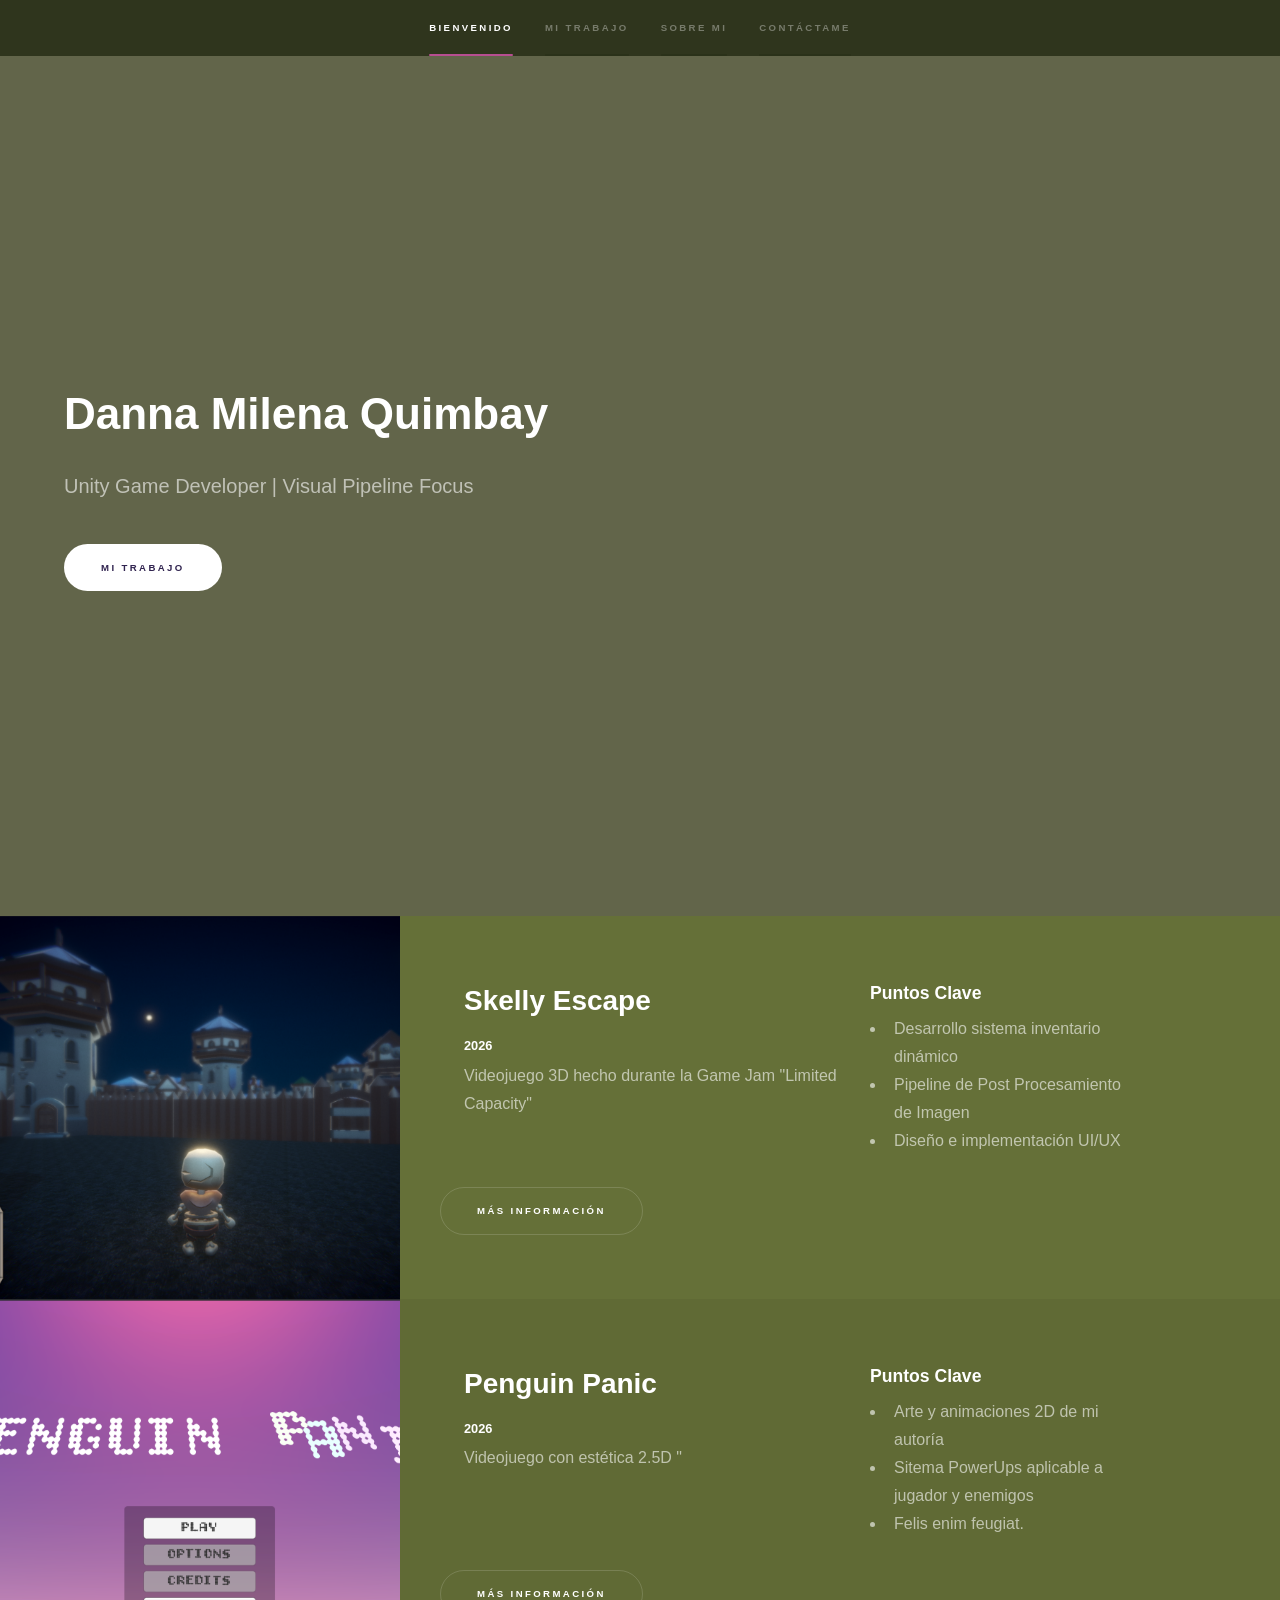
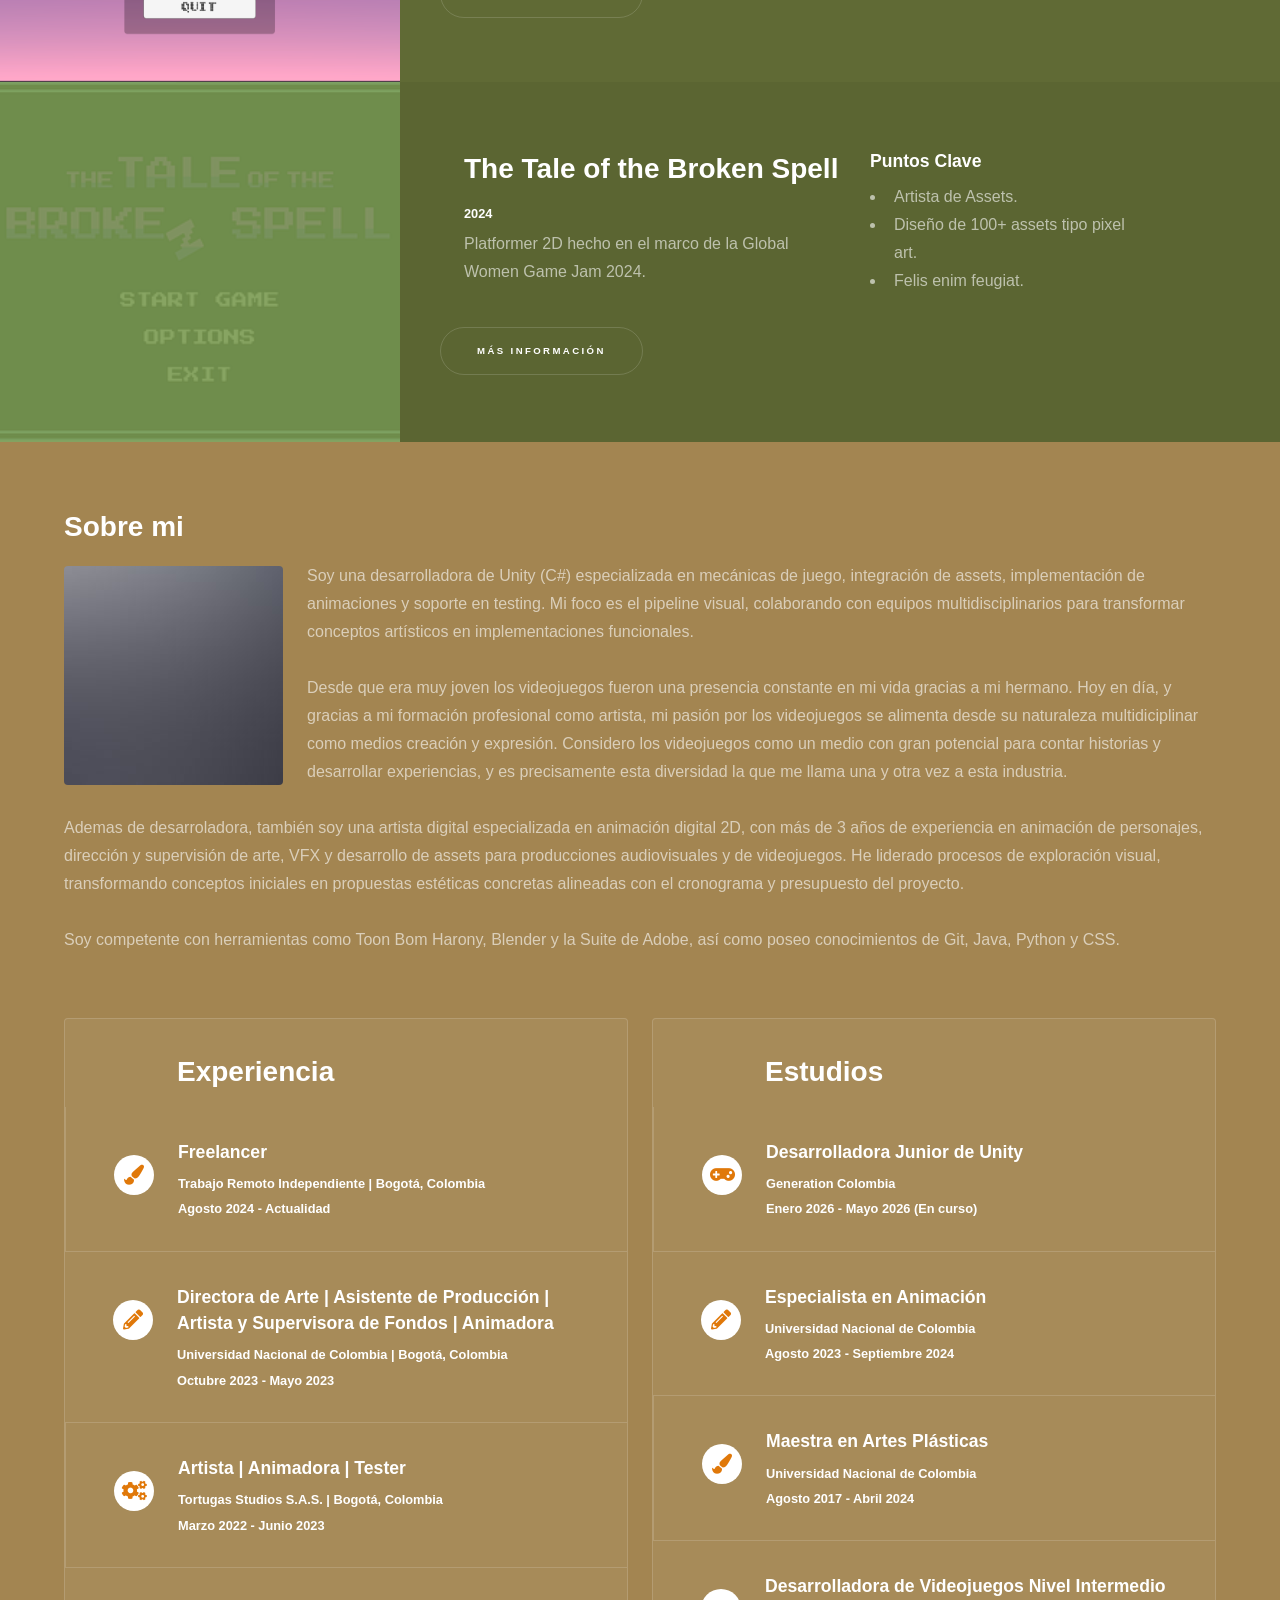
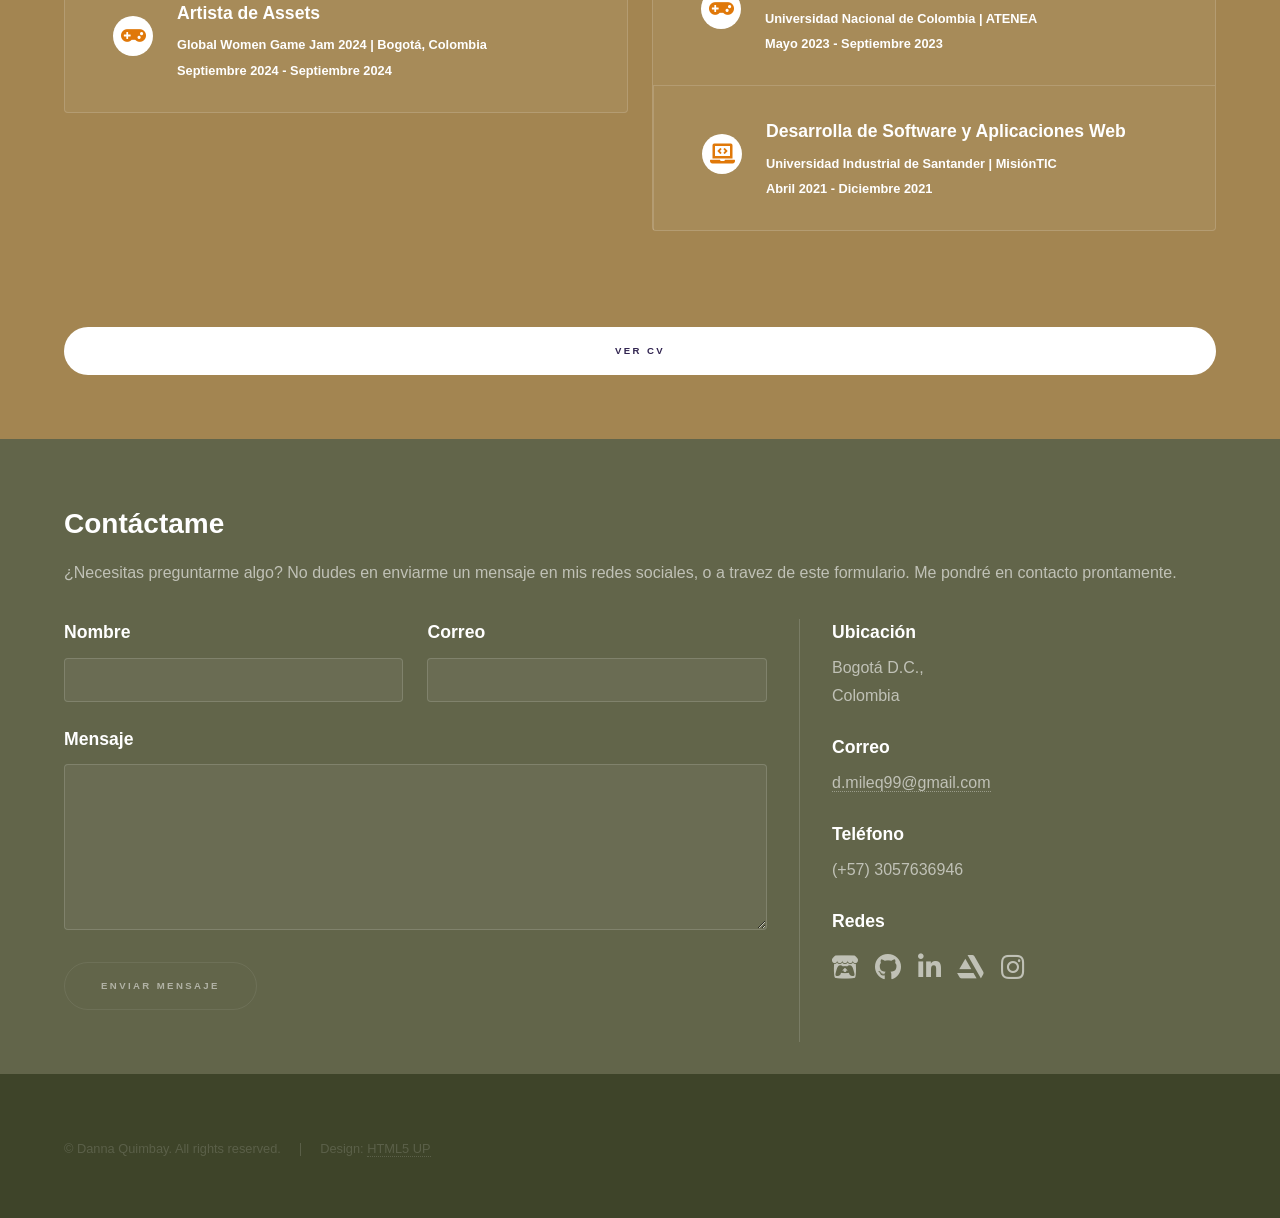
==== index.html @ 0b0e8249 "Update content on game pages" ====
<!DOCTYPE HTML>
<!--
	Hyperspace by HTML5 UP
	html5up.net | @ajlkn
	Free for personal and commercial use under the CCA 3.0 license (html5up.net/license)
-->
<html>
	<head>
		<title>Hyperspace by HTML5 UP</title>
		<meta charset="utf-8" />
		<meta name="viewport" content="width=device-width, initial-scale=1, user-scalable=no" />
		<link rel="stylesheet" href="assets/css/main.css" />
		<noscript><link rel="stylesheet" href="assets/css/noscript.css" /></noscript>
	</head>
	<body class="is-preload">

		<!-- Sidebar -->
			<section id="sidebar">
				<div class="inner">
					<nav>
						<ul>
							<li><a href="#intro">Bienvenido</a></li>
							<li><a href="#one">Mi Trabajo</a></li>
							<li><a href="#two">Sobre Mi</a></li>
							<li><a href="#three">Contáctame</a></li>
						</ul>
					</nav>
				</div>
			</section>

		<!-- Wrapper -->
			<div id="wrapper">

				<!-- Intro -->
					<section id="intro" class="wrapper style1 fullscreen fade-up">
						<div class="inner">
							<h1>Danna Milena Quimbay</h1>
							<p>Unity Game Developer | Visual Pipeline Focus </p>
							<ul class="actions">
								<li><a href="#one" class="button scrolly primary">Mi Trabajo</a></li>
							</ul>
						</div>
					</section>

				<!-- One -->
					<section id="one" class="wrapper style2 spotlights">
						<section>
							<a href="#" class="image"><img src="images/Screenshoot1.png" alt="" data-position="center center" /></a>
							<div class="content">
								<div class="row">
									<div class="col-7 col-12-medium">
										<h2>Skelly Escape</h2>
										<h5>2026</h5>
										<p>Videojuego 3D hecho durante la Game Jam "Limited Capacity"</p>
									</div>
									<div class="col-5 col-12-medium">
										<h3>Puntos Clave</h3>
											<ul>
												<li>Desarrollo sistema inventario dinámico</li>
												<li>Pipeline de Post Procesamiento de Imagen</li>
												<li>Diseño e implementación UI/UX</li>
											</ul>
									</div>
									
									<ul class="actions">
										<li><a href="Ref1_SkellyEscape.html" class="button">Más Información</a></li>
									</ul>
								</div>

							</div>
						</section>
						<section>
							<a href="#" class="image"><img src="images/PenguinPanic_1.png" alt="" data-position="center center" /></a>
							<div class="content">
								<div class="row">
									<div class="col-7 col-12-medium">
										<h2>Penguin Panic</h2>
										<h5>2026</h5>
										<p>Videojuego con estética 2.5D "</p>
									</div>
									<div class="col-5 col-12-medium">
										<h3>Puntos Clave</h3>
											<ul>
												<li>Arte y animaciones 2D de mi autoría</li>
												<li>Sitema PowerUps aplicable a jugador y enemigos</li>
												<li>Felis enim feugiat.</li>
											</ul>
									</div>
									
									<ul class="actions">
										<li><a href="Ref2_PenguinPanic.html" class="button">Más Información</a></li>
									</ul>
								</div>
							</div>
						</section>
						<section>
							<a href="#" class="image"><img src="images/DVtzf.png" alt="" data-position="center center" /></a>
							<div class="content">
								<div class="row">
									<div class="col-7 col-12-medium">
										<h2>The Tale of the Broken Spell</h2>
										<h5>2024</h5>
										<p>Platformer 2D hecho en el marco de la Global Women Game Jam 2024.</p>
									</div>
									<div class="col-5 col-12-medium">
										<h3>Puntos Clave</h3>
											<ul>
												<li>Artista de Assets.</li>
												<li>Diseño de 100+ assets tipo pixel art.</li>
												<li>Felis enim feugiat.</li>
											</ul>
									</div>
									
									<ul class="actions">
										<li><a href="Ref3_TaleOfTheBrokenSpell.html" class="button">Más Información</a></li>
									</ul>
								</div>
							</div>
						</section>
					</section>

				<!-- Two -->
					<section id="two" class="wrapper style3 fade-up">
						<div class="inner">
							<h2>Sobre mi</h2>
							<p><span class="image left"><img src="images/pic05.jpg" alt="" /></span> Soy una desarrolladora de Unity (C#) especializada en mecánicas de juego, integración de assets, implementación de animaciones y soporte en testing.
								Mi foco es el pipeline visual, colaborando con equipos multidisciplinarios para transformar conceptos artísticos en implementaciones funcionales.<br/><br/>

								Desde que era muy joven los videojuegos fueron una presencia constante en mi vida gracias a mi hermano. Hoy en día, y gracias a mi formación profesional como artista,
								mi pasión por los videojuegos se alimenta desde su naturaleza multidiciplinar como medios creación y expresión. Considero los videojuegos como un medio con gran potencial
								para contar historias y desarrollar experiencias, y es precisamente esta diversidad la que me llama una y otra vez a esta industria.<br/><br/>

								Ademas de desarroladora, también soy una artista digital especializada en animación digital 2D, con más de 3 años de experiencia en animación de personajes, dirección y supervisión de arte,
								VFX y desarrollo de assets para producciones audiovisuales y de videojuegos.
								He liderado procesos de exploración visual, transformando conceptos iniciales en propuestas estéticas concretas alineadas con el cronograma y presupuesto del proyecto.<br/><br/>

								Soy competente con herramientas como Toon Bom Harony, Blender y la Suite de Adobe, así como poseo conocimientos de Git, Java, Python y CSS.</p>
							<div class="row">
								<div class="col-6 col-12-medium">
									<p></p>
									<div class="features">									
										<section>
											<h2>Experiencia</h2>
										</section>							
										<section>
											<span class="icon solid major fa-paint-brush"></span>
											<h3>Freelancer</h3>
											<h5>Trabajo Remoto Independiente | Bogotá, Colombia</h5>
											<h5>Agosto 2024 - Actualidad</h5>
											<p></p>
										</section>
										<section>
											<span class="icon solid major fa-pencil-alt"></span>									
											<h3>Directora de Arte | Asistente de Producción | Artista y Supervisora de Fondos | Animadora</h3>
											<h5>Universidad Nacional de Colombia | Bogotá, Colombia</h5>
											<h5>Octubre 2023 - Mayo 2023</h5>
											<p></p>
										</section>
										<section>
											<span class="icon solid major fa-cogs"></span>
											<h3>Artista | Animadora | Tester</h3>
											<h5>Tortugas Studios S.A.S. | Bogotá, Colombia</h5>
											<h5>Marzo 2022 - Junio 2023</h5>
											<p></p>
										</section>								
										<section>
											<span class="icon solid major fa-gamepad"></span>
											<h3>Artista de Assets</h3>
											<h5>Global Women Game Jam 2024 | Bogotá, Colombia</h5>
											<h5>Septiembre 2024 - Septiembre 2024</h5>
											<p></p>
										</section>									
									</div>
								</div>
								
								<div class="col-6 col-12-medium">
									<p></p>
									<div class="features">	
										<section>
											<h2>Estudios</h2>
										</section>
										<section>
											<span class="icon solid major fa-gamepad"></span>
											<h3>Desarrolladora Junior de Unity</h3>
											<h5>Generation Colombia</h5>
											<h5>Enero 2026 - Mayo 2026 (En curso)</h5>
											<p></p>
										</section>
										<section>
											<span class="icon solid major fa-pencil-alt"></span>
											<h3>Especialista en Animación</h3>
											<h5>Universidad Nacional de Colombia</h5>
											<h5>Agosto 2023 - Septiembre 2024</h5>
											<p></p>
										</section>							
										<section>
											<span class="icon solid major fa-paint-brush"></span>
											<h3>Maestra en Artes Plásticas</h3>
											<h5>Universidad Nacional de Colombia</h5>
											<h5>Agosto 2017 - Abril 2024</h5>
											<p></p>
										</section>
										<section>
											<span class="icon solid major fa-gamepad"></span>
											<h3>Desarrolladora de Videojuegos Nivel Intermedio</h3>
											<h5>Universidad Nacional de Colombia | ATENEA</h5>
											<h5>Mayo 2023 - Septiembre 2023</h5>
											<p></p>
										</section>
										<section>
											<span class="icon solid major fa-laptop-code"></span>
											<h3>Desarrolla de Software y Aplicaciones Web</h3>
											<h5>Universidad Industrial de Santander | MisiónTIC</h5>
											<h5>Abril 2021 - Diciembre 2021</h5>
											<p></p>
										</section>
									</div>
								</div>
								
							</div>
																				
						</div>
						<section class="inner">
							<ul class="actions fit" >
								<li><a href="QuimbayDanna_CV_2026v2.pdf" download="QuimbayDanna_CV_2026v2" class="button primary">Ver CV</a></li>
							</ul>
						</section>	
					</section>

				<!-- Three -->
					<section id="three" class="wrapper style1 fade-up">
						<div class="inner">
							<h2>Contáctame</h2>
							<p>¿Necesitas preguntarme algo? No dudes en enviarme un mensaje en mis redes sociales, o a travez de este formulario. Me pondré en contacto prontamente. </p>
							<div class="split style1">
								<section>
									<form method="post" action="#">
										<div class="fields">
											<div class="field half">
												<label for="name">Nombre</label>
												<input type="text" name="name" id="name" />
											</div>
											<div class="field half">
												<label for="email">Correo</label>
												<input type="text" name="email" id="email" />
											</div>
											<div class="field">
												<label for="message">Mensaje</label>
												<textarea name="message" id="message" rows="5"></textarea>
											</div>
										</div>
										<ul class="actions">
											<li><a href="" class="button disabled">Enviar Mensaje</a></li>
										</ul>
									</form>
								</section>
								<section>
									<ul class="contact">
										<li>
											<h3>Ubicación</h3>
											<span>Bogotá D.C.,<br />
											Colombia</span>
										</li>
										<li>
											<h3>Correo</h3>
											<a href="#">d.mileq99@gmail.com</a>
										</li>
										<li>
											<h3>Teléfono</h3>
											<span>(+57) 3057636946</span>
										</li>
										<li>
											<h3>Redes</h3>
											<ul class="icons">
												<li><a href="https://donna99.itch.io/" class="icon brands fa-itch-io"><span class="label">Itch.io</span></a></li>
												<li><a href="https://github.com/milenaGalindo" class="icon brands fa-github"><span class="label">GitHub</span></a></li>
												<li><a href="https://www.linkedin.com/in/dannaquimbay/" class="icon brands fa-linkedin-in"><span class="label">LinkedIn</span></a></li>
												<li><a href="https://www.artstation.com/dmile" class="icon brands fa-artstation"><span class="label">ArtStation</span></a></li>												
												<li><a href="https://www.instagram.com/dmileq.99/" class="icon brands fa-instagram"><span class="label">Instagram</span></a></li>
												
											</ul>
										</li>
									</ul>
								</section>
							</div>
						</div>
					</section>

			</div>

		<!-- Footer -->
			<footer id="footer" class="wrapper style1-alt">
				<div class="inner">
					<ul class="menu">
						<li>&copy; Danna Quimbay. All rights reserved.</li><li>Design: <a href="http://html5up.net">HTML5 UP</a></li>
					</ul>
				</div>
			</footer>

		<!-- Scripts -->
			<script src="assets/js/jquery.min.js"></script>
			<script src="assets/js/jquery.scrollex.min.js"></script>
			<script src="assets/js/jquery.scrolly.min.js"></script>
			<script src="assets/js/browser.min.js"></script>
			<script src="assets/js/breakpoints.min.js"></script>
			<script src="assets/js/util.js"></script>
			<script src="assets/js/main.js"></script>

	</body>
</html>
---- assets/css/main.css ----
@import url(fontawesome-all.min.css);

/*
	Hyperspace by HTML5 UP
	html5up.net | @ajlkn
	Free for personal and commercial use under the CCA 3.0 license (html5up.net/license)
*/

html, body, div, span, applet, object,
iframe, h1, h2, h3, h4, h5, h6, p, blockquote,
pre, a, abbr, acronym, address, big, cite,
code, del, dfn, em, img, ins, kbd, q, s, samp,
small, strike, strong, sub, sup, tt, var, b,
u, i, center, dl, dt, dd, ol, ul, li, fieldset,
form, label, legend, table, caption, tbody,
tfoot, thead, tr, th, td, article, aside,
canvas, details, embed, figure, figcaption,
footer, header, hgroup, menu, nav, output, ruby,
section, summary, time, mark, audio, video {
	margin: 0;
	padding: 0;
	border: 0;
	font-size: 100%;
	font: inherit;
	vertical-align: baseline;}

article, aside, details, figcaption, figure,
footer, header, hgroup, menu, nav, section {
	display: block;}

body {
	line-height: 1;
}

ol, ul {
	list-style: none;
}

blockquote, q {
	quotes: none;
}

	blockquote:before, blockquote:after, q:before, q:after {
		content: '';
		content: none;
	}

table {
	border-collapse: collapse;
	border-spacing: 0;
}

body {
	-webkit-text-size-adjust: none;
}

mark {
	background-color: transparent;
	color: inherit;
}

input::-moz-focus-inner {
	border: 0;
	padding: 0;
}

input, select, textarea {
	-moz-appearance: none;
	-webkit-appearance: none;
	-ms-appearance: none;
	appearance: none;
}

/* Basic */

	@-ms-viewport {
		width: device-width;
	}

	body {
		-ms-overflow-style: scrollbar;
	}

	@media screen and (max-width: 480px) {

		html, body {
			min-width: 320px;
		}

	}

	html {
		box-sizing: border-box;
	}

	*, *:before, *:after {
		box-sizing: inherit;
	}

	body {
		background: #6d7555;
	}

		body.is-preload *, body.is-preload *:before, body.is-preload *:after {
			-moz-animation: none !important;
			-webkit-animation: none !important;
			-ms-animation: none !important;
			animation: none !important;
			-moz-transition: none !important;
			-webkit-transition: none !important;
			-ms-transition: none !important;
			transition: none !important;
		}

/* Type */

	body, input, select, textarea {
		color: rgba(255, 255, 255, 0.6);
		font-family: Arial, Helvetica, sans-serif;
		font-size: 16.5pt;
		font-weight: normal;
		line-height: 1.75;
	}

		@media screen and (max-width: 1680px) {

			body, input, select, textarea {
				font-size: 13pt;
			}

		}

		@media screen and (max-width: 1280px) {

			body, input, select, textarea {
				font-size: 12pt;
			}

		}

		@media screen and (max-width: 360px) {

			body, input, select, textarea {
				font-size: 11pt;
			}

		}

	a {
		-moz-transition: color 0.2s ease, border-bottom-color 0.2s ease;
		-webkit-transition: color 0.2s ease, border-bottom-color 0.2s ease;
		-ms-transition: color 0.2s ease, border-bottom-color 0.2s ease;
		transition: color 0.2s ease, border-bottom-color 0.2s ease;
		border-bottom: dotted 1px rgba(255, 255, 255, 0.35);
		color: inherit;
		text-decoration: none;
	}

		a:hover {
			border-bottom-color: transparent;
			color: #ffffff;
		}

	strong, b {
		color: #ffffff;
		font-weight: bold;
	}

	em, i {
		font-style: italic;
	}

	p {
		margin: 0 0 2em 0;
	}

	h1, h2, h3, h4, h5, h6 {
		color: #ffffff;
		font-weight: bold;
		line-height: 1.5;
		margin: 0 0 0.5em 0;
	}

		h1 a, h2 a, h3 a, h4 a, h5 a, h6 a {
			color: inherit;
			text-decoration: none;
		}

	h1 {
		font-size: 2.75em;
	}

		h1.major {
			margin: 0 0 1.3em 0;
			position: relative;
			padding-bottom: 0.25em;
		}

			h1.major:after {
				background-image: -moz-linear-gradient(to right, #444208, #c99755);
				background-image: -webkit-linear-gradient(to right, #444208, #c99755);
				background-image: -ms-linear-gradient(to right, #444208, #c99755);
				background-image: linear-gradient(to right, #444208, #c99755);
				-moz-transition: max-width 0.2s ease;
				-webkit-transition: max-width 0.2s ease;
				-ms-transition: max-width 0.2s ease;
				transition: max-width 0.2s ease;
				border-radius: 0.2em;
				bottom: 0;
				content: '';
				height: 0.05em;
				position: absolute;
				right: 0;
				width: 100%;
			}

	h2 {
		font-size: 1.75em;
	}

	h3 {
		font-size: 1.1em;
	}

	h4 {
		font-size: 1em;
	}

	h5 {
		font-size: 0.8em;
		
	}

	h6 {
		font-size: 0.6em;
		
	}

	@media screen and (max-width: 736px) {

		h1 {
			font-size: 2em;
		}

		h2 {
			font-size: 1.25em;
		}

		h3 {
			font-size: 1em;
		}

		h4 {
			font-size: 0.8em;
		}

		h5 {
			font-size: 0.6em;
		}

		h6 {
			font-size: 0.6em;
		}

	}

	sub {
		font-size: 0.8em;
		position: relative;
		top: 0.5em;
	}

	sup {
		font-size: 0.8em;
		position: relative;
		top: -0.5em;
	}

	blockquote {
		border-left: solid 4px rgba(255, 255, 255, 0.15);
		font-style: italic;
		margin: 0 0 2em 0;
		padding: 0.5em 0 0.5em 2em;
	}

	code {
		background: rgba(255, 255, 255, 0.05);
		border-radius: 0.25em;
		border: solid 1px rgba(255, 255, 255, 0.15);
		font-family: "Courier New", monospace;
		font-size: 0.9em;
		margin: 0 0.25em;
		padding: 0.25em 0.65em;
	}

	pre {
		-webkit-overflow-scrolling: touch;
		font-family: "Courier New", monospace;
		font-size: 0.9em;
		margin: 0 0 2em 0;
	}

		pre code {
			display: block;
			line-height: 1.75em;
			padding: 1em 1.5em;
			overflow-x: auto;
		}

	hr {
		border: 0;
		border-bottom: solid 1px rgba(255, 255, 255, 0.15);
		margin: 2em 0;
	}

		hr.major {
			margin: 3em 0;
		}

	.align-left {
		text-align: left;
	}

	.align-center {
		text-align: center;
	}

	.align-right {
		text-align: right;
	}

/* Row */

	.row {
		display: flex;
		flex-wrap: wrap;
		box-sizing: border-box;
		align-items: stretch;
	}

		.row > * {
			box-sizing: border-box;
		}

		.row.gtr-uniform > * > :last-child {
			margin-bottom: 0;
		}

		.row.aln-left {
			justify-content: flex-start;
		}

		.row.aln-center {
			justify-content: center;
		}

		.row.aln-right {
			justify-content: flex-end;
		}

		.row.aln-top {
			align-items: flex-start;
		}

		.row.aln-middle {
			align-items: center;
		}

		.row.aln-bottom {
			align-items: flex-end;
		}

		.row > .imp {
			order: -1;
		}

		.row > .col-1 {
			width: 8.33333%;
		}

		.row > .off-1 {
			margin-left: 8.33333%;
		}

		.row > .col-2 {
			width: 16.66667%;
		}

		.row > .off-2 {
			margin-left: 16.66667%;
		}

		.row > .col-3 {
			width: 25%;
		}

		.row > .off-3 {
			margin-left: 25%;
		}

		.row > .col-4 {
			width: 33.33333%;
		}

		.row > .off-4 {
			margin-left: 33.33333%;
		}

		.row > .col-5 {
			width: 41.66667%;
		}

		.row > .off-5 {
			margin-left: 41.66667%;
		}

		.row > .col-6 {
			width: 50%;
		}

		.row > .off-6 {
			margin-left: 50%;
		}

		.row > .col-7 {
			width: 58.33333%;
		}

		.row > .off-7 {
			margin-left: 58.33333%;
		}

		.row > .col-8 {
			width: 66.66667%;
		}

		.row > .off-8 {
			margin-left: 66.66667%;
		}

		.row > .col-9 {
			width: 75%;
		}

		.row > .off-9 {
			margin-left: 75%;
		}

		.row > .col-10 {
			width: 83.33333%;
		}

		.row > .off-10 {
			margin-left: 83.33333%;
		}

		.row > .col-11 {
			width: 91.66667%;
		}

		.row > .off-11 {
			margin-left: 91.66667%;
		}

		.row > .col-12 {
			width: 100%;
		}

		.row > .off-12 {
			margin-left: 100%;
		}

		.row.gtr-0 {
			margin-top: 0;
			margin-left: 0em;
		}

			.row.gtr-0 > * {
				padding: 0 0 0 0em;
			}

			.row.gtr-0.gtr-uniform {
				margin-top: 0em;
			}

				.row.gtr-0.gtr-uniform > * {
					padding-top: 0em;
				}

		.row.gtr-25 {
			margin-top: 0;
			margin-left: -0.375em;
		}

			.row.gtr-25 > * {
				padding: 0 0 0 0.375em;
			}

			.row.gtr-25.gtr-uniform {
				margin-top: -0.375em;
			}

				.row.gtr-25.gtr-uniform > * {
					padding-top: 0.375em;
				}

		.row.gtr-50 {
			margin-top: 0;
			margin-left: -0.75em;
		}

			.row.gtr-50 > * {
				padding: 0 0 0 0.75em;
			}

			.row.gtr-50.gtr-uniform {
				margin-top: -0.75em;
			}

				.row.gtr-50.gtr-uniform > * {
					padding-top: 0.75em;
				}

		.row {
			margin-top: 0;
			margin-left: -1.5em;
		}

			.row > * {
				padding: 0 0 0 1.5em;
			}

			.row.gtr-uniform {
				margin-top: -1.5em;
			}

				.row.gtr-uniform > * {
					padding-top: 1.5em;
				}

		.row.gtr-150 {
			margin-top: 0;
			margin-left: -2.25em;
		}

			.row.gtr-150 > * {
				padding: 0 0 0 2.25em;
			}

			.row.gtr-150.gtr-uniform {
				margin-top: -2.25em;
			}

				.row.gtr-150.gtr-uniform > * {
					padding-top: 2.25em;
				}

		.row.gtr-200 {
			margin-top: 0;
			margin-left: -3em;
		}

			.row.gtr-200 > * {
				padding: 0 0 0 3em;
			}

			.row.gtr-200.gtr-uniform {
				margin-top: -3em;
			}

				.row.gtr-200.gtr-uniform > * {
					padding-top: 3em;
				}

		@media screen and (max-width: 1680px) {

			.row {
				display: flex;
				flex-wrap: wrap;
				box-sizing: border-box;
				align-items: stretch;
			}

				.row > * {
					box-sizing: border-box;
				}

				.row.gtr-uniform > * > :last-child {
					margin-bottom: 0;
				}

				.row.aln-left {
					justify-content: flex-start;
				}

				.row.aln-center {
					justify-content: center;
				}

				.row.aln-right {
					justify-content: flex-end;
				}

				.row.aln-top {
					align-items: flex-start;
				}

				.row.aln-middle {
					align-items: center;
				}

				.row.aln-bottom {
					align-items: flex-end;
				}

				.row > .imp-xlarge {
					order: -1;
				}

				.row > .col-1-xlarge {
					width: 8.33333%;
				}

				.row > .off-1-xlarge {
					margin-left: 8.33333%;
				}

				.row > .col-2-xlarge {
					width: 16.66667%;
				}

				.row > .off-2-xlarge {
					margin-left: 16.66667%;
				}

				.row > .col-3-xlarge {
					width: 25%;
				}

				.row > .off-3-xlarge {
					margin-left: 25%;
				}

				.row > .col-4-xlarge {
					width: 33.33333%;
				}

				.row > .off-4-xlarge {
					margin-left: 33.33333%;
				}

				.row > .col-5-xlarge {
					width: 41.66667%;
				}

				.row > .off-5-xlarge {
					margin-left: 41.66667%;
				}

				.row > .col-6-xlarge {
					width: 50%;
				}

				.row > .off-6-xlarge {
					margin-left: 50%;
				}

				.row > .col-7-xlarge {
					width: 58.33333%;
				}

				.row > .off-7-xlarge {
					margin-left: 58.33333%;
				}

				.row > .col-8-xlarge {
					width: 66.66667%;
				}

				.row > .off-8-xlarge {
					margin-left: 66.66667%;
				}

				.row > .col-9-xlarge {
					width: 75%;
				}

				.row > .off-9-xlarge {
					margin-left: 75%;
				}

				.row > .col-10-xlarge {
					width: 83.33333%;
				}

				.row > .off-10-xlarge {
					margin-left: 83.33333%;
				}

				.row > .col-11-xlarge {
					width: 91.66667%;
				}

				.row > .off-11-xlarge {
					margin-left: 91.66667%;
				}

				.row > .col-12-xlarge {
					width: 100%;
				}

				.row > .off-12-xlarge {
					margin-left: 100%;
				}

				.row.gtr-0 {
					margin-top: 0;
					margin-left: 0em;
				}

					.row.gtr-0 > * {
						padding: 0 0 0 0em;
					}

					.row.gtr-0.gtr-uniform {
						margin-top: 0em;
					}

						.row.gtr-0.gtr-uniform > * {
							padding-top: 0em;
						}

				.row.gtr-25 {
					margin-top: 0;
					margin-left: -0.375em;
				}

					.row.gtr-25 > * {
						padding: 0 0 0 0.375em;
					}

					.row.gtr-25.gtr-uniform {
						margin-top: -0.375em;
					}

						.row.gtr-25.gtr-uniform > * {
							padding-top: 0.375em;
						}

				.row.gtr-50 {
					margin-top: 0;
					margin-left: -0.75em;
				}

					.row.gtr-50 > * {
						padding: 0 0 0 0.75em;
					}

					.row.gtr-50.gtr-uniform {
						margin-top: -0.75em;
					}

						.row.gtr-50.gtr-uniform > * {
							padding-top: 0.75em;
						}

				.row {
					margin-top: 0;
					margin-left: -1.5em;
				}

					.row > * {
						padding: 0 0 0 1.5em;
					}

					.row.gtr-uniform {
						margin-top: -1.5em;
					}

						.row.gtr-uniform > * {
							padding-top: 1.5em;
						}

				.row.gtr-150 {
					margin-top: 0;
					margin-left: -2.25em;
				}

					.row.gtr-150 > * {
						padding: 0 0 0 2.25em;
					}

					.row.gtr-150.gtr-uniform {
						margin-top: -2.25em;
					}

						.row.gtr-150.gtr-uniform > * {
							padding-top: 2.25em;
						}

				.row.gtr-200 {
					margin-top: 0;
					margin-left: -3em;
				}

					.row.gtr-200 > * {
						padding: 0 0 0 3em;
					}

					.row.gtr-200.gtr-uniform {
						margin-top: -3em;
					}

						.row.gtr-200.gtr-uniform > * {
							padding-top: 3em;
						}

		}

		@media screen and (max-width: 1280px) {

			.row {
				display: flex;
				flex-wrap: wrap;
				box-sizing: border-box;
				align-items: stretch;
			}

				.row > * {
					box-sizing: border-box;
				}

				.row.gtr-uniform > * > :last-child {
					margin-bottom: 0;
				}

				.row.aln-left {
					justify-content: flex-start;
				}

				.row.aln-center {
					justify-content: center;
				}

				.row.aln-right {
					justify-content: flex-end;
				}

				.row.aln-top {
					align-items: flex-start;
				}

				.row.aln-middle {
					align-items: center;
				}

				.row.aln-bottom {
					align-items: flex-end;
				}

				.row > .imp-large {
					order: -1;
				}

				.row > .col-1-large {
					width: 8.33333%;
				}

				.row > .off-1-large {
					margin-left: 8.33333%;
				}

				.row > .col-2-large {
					width: 16.66667%;
				}

				.row > .off-2-large {
					margin-left: 16.66667%;
				}

				.row > .col-3-large {
					width: 25%;
				}

				.row > .off-3-large {
					margin-left: 25%;
				}

				.row > .col-4-large {
					width: 33.33333%;
				}

				.row > .off-4-large {
					margin-left: 33.33333%;
				}

				.row > .col-5-large {
					width: 41.66667%;
				}

				.row > .off-5-large {
					margin-left: 41.66667%;
				}

				.row > .col-6-large {
					width: 50%;
				}

				.row > .off-6-large {
					margin-left: 50%;
				}

				.row > .col-7-large {
					width: 58.33333%;
				}

				.row > .off-7-large {
					margin-left: 58.33333%;
				}

				.row > .col-8-large {
					width: 66.66667%;
				}

				.row > .off-8-large {
					margin-left: 66.66667%;
				}

				.row > .col-9-large {
					width: 75%;
				}

				.row > .off-9-large {
					margin-left: 75%;
				}

				.row > .col-10-large {
					width: 83.33333%;
				}

				.row > .off-10-large {
					margin-left: 83.33333%;
				}

				.row > .col-11-large {
					width: 91.66667%;
				}

				.row > .off-11-large {
					margin-left: 91.66667%;
				}

				.row > .col-12-large {
					width: 100%;
				}

				.row > .off-12-large {
					margin-left: 100%;
				}

				.row.gtr-0 {
					margin-top: 0;
					margin-left: 0em;
				}

					.row.gtr-0 > * {
						padding: 0 0 0 0em;
					}

					.row.gtr-0.gtr-uniform {
						margin-top: 0em;
					}

						.row.gtr-0.gtr-uniform > * {
							padding-top: 0em;
						}

				.row.gtr-25 {
					margin-top: 0;
					margin-left: -0.375em;
				}

					.row.gtr-25 > * {
						padding: 0 0 0 0.375em;
					}

					.row.gtr-25.gtr-uniform {
						margin-top: -0.375em;
					}

						.row.gtr-25.gtr-uniform > * {
							padding-top: 0.375em;
						}

				.row.gtr-50 {
					margin-top: 0;
					margin-left: -0.75em;
				}

					.row.gtr-50 > * {
						padding: 0 0 0 0.75em;
					}

					.row.gtr-50.gtr-uniform {
						margin-top: -0.75em;
					}

						.row.gtr-50.gtr-uniform > * {
							padding-top: 0.75em;
						}

				.row {
					margin-top: 0;
					margin-left: -1.5em;
				}

					.row > * {
						padding: 0 0 0 1.5em;
					}

					.row.gtr-uniform {
						margin-top: -1.5em;
					}

						.row.gtr-uniform > * {
							padding-top: 1.5em;
						}

				.row.gtr-150 {
					margin-top: 0;
					margin-left: -2.25em;
				}

					.row.gtr-150 > * {
						padding: 0 0 0 2.25em;
					}

					.row.gtr-150.gtr-uniform {
						margin-top: -2.25em;
					}

						.row.gtr-150.gtr-uniform > * {
							padding-top: 2.25em;
						}

				.row.gtr-200 {
					margin-top: 0;
					margin-left: -3em;
				}

					.row.gtr-200 > * {
						padding: 0 0 0 3em;
					}

					.row.gtr-200.gtr-uniform {
						margin-top: -3em;
					}

						.row.gtr-200.gtr-uniform > * {
							padding-top: 3em;
						}

		}

		@media screen and (max-width: 980px) {

			.row {
				display: flex;
				flex-wrap: wrap;
				box-sizing: border-box;
				align-items: stretch;
			}

				.row > * {
					box-sizing: border-box;
				}

				.row.gtr-uniform > * > :last-child {
					margin-bottom: 0;
				}

				.row.aln-left {
					justify-content: flex-start;
				}

				.row.aln-center {
					justify-content: center;
				}

				.row.aln-right {
					justify-content: flex-end;
				}

				.row.aln-top {
					align-items: flex-start;
				}

				.row.aln-middle {
					align-items: center;
				}

				.row.aln-bottom {
					align-items: flex-end;
				}

				.row > .imp-medium {
					order: -1;
				}

				.row > .col-1-medium {
					width: 8.33333%;
				}

				.row > .off-1-medium {
					margin-left: 8.33333%;
				}

				.row > .col-2-medium {
					width: 16.66667%;
				}

				.row > .off-2-medium {
					margin-left: 16.66667%;
				}

				.row > .col-3-medium {
					width: 25%;
				}

				.row > .off-3-medium {
					margin-left: 25%;
				}

				.row > .col-4-medium {
					width: 33.33333%;
				}

				.row > .off-4-medium {
					margin-left: 33.33333%;
				}

				.row > .col-5-medium {
					width: 41.66667%;
				}

				.row > .off-5-medium {
					margin-left: 41.66667%;
				}

				.row > .col-6-medium {
					width: 50%;
				}

				.row > .off-6-medium {
					margin-left: 50%;
				}

				.row > .col-7-medium {
					width: 58.33333%;
				}

				.row > .off-7-medium {
					margin-left: 58.33333%;
				}

				.row > .col-8-medium {
					width: 66.66667%;
				}

				.row > .off-8-medium {
					margin-left: 66.66667%;
				}

				.row > .col-9-medium {
					width: 75%;
				}

				.row > .off-9-medium {
					margin-left: 75%;
				}

				.row > .col-10-medium {
					width: 83.33333%;
				}

				.row > .off-10-medium {
					margin-left: 83.33333%;
				}

				.row > .col-11-medium {
					width: 91.66667%;
				}

				.row > .off-11-medium {
					margin-left: 91.66667%;
				}

				.row > .col-12-medium {
					width: 100%;
				}

				.row > .off-12-medium {
					margin-left: 100%;
				}

				.row.gtr-0 {
					margin-top: 0;
					margin-left: 0em;
				}

					.row.gtr-0 > * {
						padding: 0 0 0 0em;
					}

					.row.gtr-0.gtr-uniform {
						margin-top: 0em;
					}

						.row.gtr-0.gtr-uniform > * {
							padding-top: 0em;
						}

				.row.gtr-25 {
					margin-top: 0;
					margin-left: -0.375em;
				}

					.row.gtr-25 > * {
						padding: 0 0 0 0.375em;
					}

					.row.gtr-25.gtr-uniform {
						margin-top: -0.375em;
					}

						.row.gtr-25.gtr-uniform > * {
							padding-top: 0.375em;
						}

				.row.gtr-50 {
					margin-top: 0;
					margin-left: -0.75em;
				}

					.row.gtr-50 > * {
						padding: 0 0 0 0.75em;
					}

					.row.gtr-50.gtr-uniform {
						margin-top: -0.75em;
					}

						.row.gtr-50.gtr-uniform > * {
							padding-top: 0.75em;
						}

				.row {
					margin-top: 0;
					margin-left: -1.5em;
				}

					.row > * {
						padding: 0 0 0 1.5em;
					}

					.row.gtr-uniform {
						margin-top: -1.5em;
					}

						.row.gtr-uniform > * {
							padding-top: 1.5em;
						}

				.row.gtr-150 {
					margin-top: 0;
					margin-left: -2.25em;
				}

					.row.gtr-150 > * {
						padding: 0 0 0 2.25em;
					}

					.row.gtr-150.gtr-uniform {
						margin-top: -2.25em;
					}

						.row.gtr-150.gtr-uniform > * {
							padding-top: 2.25em;
						}

				.row.gtr-200 {
					margin-top: 0;
					margin-left: -3em;
				}

					.row.gtr-200 > * {
						padding: 0 0 0 3em;
					}

					.row.gtr-200.gtr-uniform {
						margin-top: -3em;
					}

						.row.gtr-200.gtr-uniform > * {
							padding-top: 3em;
						}

		}

		@media screen and (max-width: 736px) {

			.row {
				display: flex;
				flex-wrap: wrap;
				box-sizing: border-box;
				align-items: stretch;
			}

				.row > * {
					box-sizing: border-box;
				}

				.row.gtr-uniform > * > :last-child {
					margin-bottom: 0;
				}

				.row.aln-left {
					justify-content: flex-start;
				}

				.row.aln-center {
					justify-content: center;
				}

				.row.aln-right {
					justify-content: flex-end;
				}

				.row.aln-top {
					align-items: flex-start;
				}

				.row.aln-middle {
					align-items: center;
				}

				.row.aln-bottom {
					align-items: flex-end;
				}

				.row > .imp-small {
					order: -1;
				}

				.row > .col-1-small {
					width: 8.33333%;
				}

				.row > .off-1-small {
					margin-left: 8.33333%;
				}

				.row > .col-2-small {
					width: 16.66667%;
				}

				.row > .off-2-small {
					margin-left: 16.66667%;
				}

				.row > .col-3-small {
					width: 25%;
				}

				.row > .off-3-small {
					margin-left: 25%;
				}

				.row > .col-4-small {
					width: 33.33333%;
				}

				.row > .off-4-small {
					margin-left: 33.33333%;
				}

				.row > .col-5-small {
					width: 41.66667%;
				}

				.row > .off-5-small {
					margin-left: 41.66667%;
				}

				.row > .col-6-small {
					width: 50%;
				}

				.row > .off-6-small {
					margin-left: 50%;
				}

				.row > .col-7-small {
					width: 58.33333%;
				}

				.row > .off-7-small {
					margin-left: 58.33333%;
				}

				.row > .col-8-small {
					width: 66.66667%;
				}

				.row > .off-8-small {
					margin-left: 66.66667%;
				}

				.row > .col-9-small {
					width: 75%;
				}

				.row > .off-9-small {
					margin-left: 75%;
				}

				.row > .col-10-small {
					width: 83.33333%;
				}

				.row > .off-10-small {
					margin-left: 83.33333%;
				}

				.row > .col-11-small {
					width: 91.66667%;
				}

				.row > .off-11-small {
					margin-left: 91.66667%;
				}

				.row > .col-12-small {
					width: 100%;
				}

				.row > .off-12-small {
					margin-left: 100%;
				}

				.row.gtr-0 {
					margin-top: 0;
					margin-left: 0em;
				}

					.row.gtr-0 > * {
						padding: 0 0 0 0em;
					}

					.row.gtr-0.gtr-uniform {
						margin-top: 0em;
					}

						.row.gtr-0.gtr-uniform > * {
							padding-top: 0em;
						}

				.row.gtr-25 {
					margin-top: 0;
					margin-left: -0.375em;
				}

					.row.gtr-25 > * {
						padding: 0 0 0 0.375em;
					}

					.row.gtr-25.gtr-uniform {
						margin-top: -0.375em;
					}

						.row.gtr-25.gtr-uniform > * {
							padding-top: 0.375em;
						}

				.row.gtr-50 {
					margin-top: 0;
					margin-left: -0.75em;
				}

					.row.gtr-50 > * {
						padding: 0 0 0 0.75em;
					}

					.row.gtr-50.gtr-uniform {
						margin-top: -0.75em;
					}

						.row.gtr-50.gtr-uniform > * {
							padding-top: 0.75em;
						}

				.row {
					margin-top: 0;
					margin-left: -1.5em;
				}

					.row > * {
						padding: 0 0 0 1.5em;
					}

					.row.gtr-uniform {
						margin-top: -1.5em;
					}

						.row.gtr-uniform > * {
							padding-top: 1.5em;
						}

				.row.gtr-150 {
					margin-top: 0;
					margin-left: -2.25em;
				}

					.row.gtr-150 > * {
						padding: 0 0 0 2.25em;
					}

					.row.gtr-150.gtr-uniform {
						margin-top: -2.25em;
					}

						.row.gtr-150.gtr-uniform > * {
							padding-top: 2.25em;
						}

				.row.gtr-200 {
					margin-top: 0;
					margin-left: -3em;
				}

					.row.gtr-200 > * {
						padding: 0 0 0 3em;
					}

					.row.gtr-200.gtr-uniform {
						margin-top: -3em;
					}

						.row.gtr-200.gtr-uniform > * {
							padding-top: 3em;
						}

		}

		@media screen and (max-width: 480px) {

			.row {
				display: flex;
				flex-wrap: wrap;
				box-sizing: border-box;
				align-items: stretch;
			}

				.row > * {
					box-sizing: border-box;
				}

				.row.gtr-uniform > * > :last-child {
					margin-bottom: 0;
				}

				.row.aln-left {
					justify-content: flex-start;
				}

				.row.aln-center {
					justify-content: center;
				}

				.row.aln-right {
					justify-content: flex-end;
				}

				.row.aln-top {
					align-items: flex-start;
				}

				.row.aln-middle {
					align-items: center;
				}

				.row.aln-bottom {
					align-items: flex-end;
				}

				.row > .imp-xsmall {
					order: -1;
				}

				.row > .col-1-xsmall {
					width: 8.33333%;
				}

				.row > .off-1-xsmall {
					margin-left: 8.33333%;
				}

				.row > .col-2-xsmall {
					width: 16.66667%;
				}

				.row > .off-2-xsmall {
					margin-left: 16.66667%;
				}

				.row > .col-3-xsmall {
					width: 25%;
				}

				.row > .off-3-xsmall {
					margin-left: 25%;
				}

				.row > .col-4-xsmall {
					width: 33.33333%;
				}

				.row > .off-4-xsmall {
					margin-left: 33.33333%;
				}

				.row > .col-5-xsmall {
					width: 41.66667%;
				}

				.row > .off-5-xsmall {
					margin-left: 41.66667%;
				}

				.row > .col-6-xsmall {
					width: 50%;
				}

				.row > .off-6-xsmall {
					margin-left: 50%;
				}

				.row > .col-7-xsmall {
					width: 58.33333%;
				}

				.row > .off-7-xsmall {
					margin-left: 58.33333%;
				}

				.row > .col-8-xsmall {
					width: 66.66667%;
				}

				.row > .off-8-xsmall {
					margin-left: 66.66667%;
				}

				.row > .col-9-xsmall {
					width: 75%;
				}

				.row > .off-9-xsmall {
					margin-left: 75%;
				}

				.row > .col-10-xsmall {
					width: 83.33333%;
				}

				.row > .off-10-xsmall {
					margin-left: 83.33333%;
				}

				.row > .col-11-xsmall {
					width: 91.66667%;
				}

				.row > .off-11-xsmall {
					margin-left: 91.66667%;
				}

				.row > .col-12-xsmall {
					width: 100%;
				}

				.row > .off-12-xsmall {
					margin-left: 100%;
				}

				.row.gtr-0 {
					margin-top: 0;
					margin-left: 0em;
				}

					.row.gtr-0 > * {
						padding: 0 0 0 0em;
					}

					.row.gtr-0.gtr-uniform {
						margin-top: 0em;
					}

						.row.gtr-0.gtr-uniform > * {
							padding-top: 0em;
						}

				.row.gtr-25 {
					margin-top: 0;
					margin-left: -0.375em;
				}

					.row.gtr-25 > * {
						padding: 0 0 0 0.375em;
					}

					.row.gtr-25.gtr-uniform {
						margin-top: -0.375em;
					}

						.row.gtr-25.gtr-uniform > * {
							padding-top: 0.375em;
						}

				.row.gtr-50 {
					margin-top: 0;
					margin-left: -0.75em;
				}

					.row.gtr-50 > * {
						padding: 0 0 0 0.75em;
					}

					.row.gtr-50.gtr-uniform {
						margin-top: -0.75em;
					}

						.row.gtr-50.gtr-uniform > * {
							padding-top: 0.75em;
						}

				.row {
					margin-top: 0;
					margin-left: -1.5em;
				}

					.row > * {
						padding: 0 0 0 1.5em;
					}

					.row.gtr-uniform {
						margin-top: -1.5em;
					}

						.row.gtr-uniform > * {
							padding-top: 1.5em;
						}

				.row.gtr-150 {
					margin-top: 0;
					margin-left: -2.25em;
				}

					.row.gtr-150 > * {
						padding: 0 0 0 2.25em;
					}

					.row.gtr-150.gtr-uniform {
						margin-top: -2.25em;
					}

						.row.gtr-150.gtr-uniform > * {
							padding-top: 2.25em;
						}

				.row.gtr-200 {
					margin-top: 0;
					margin-left: -3em;
				}

					.row.gtr-200 > * {
						padding: 0 0 0 3em;
					}

					.row.gtr-200.gtr-uniform {
						margin-top: -3em;
					}

						.row.gtr-200.gtr-uniform > * {
							padding-top: 3em;
						}

		}

/* Box */

	.box {
		border-radius: 0.25em;
		border: solid 1px rgba(255, 255, 255, 0.15);
		margin-bottom: 2em;
		padding: 1.5em;
	}

		.box > :last-child,
		.box > :last-child > :last-child,
		.box > :last-child > :last-child > :last-child {
			margin-bottom: 0;
		}

		.box.alt {
			border: 0;
			border-radius: 0;
			padding: 0;
		}

/* Button */

	input[type="submit"],
	input[type="reset"],
	input[type="button"],
	button,
	.button {
		-moz-appearance: none;
		-webkit-appearance: none;
		-ms-appearance: none;
		appearance: none;
		-moz-transition: border-color 0.2s ease;
		-webkit-transition: border-color 0.2s ease;
		-ms-transition: border-color 0.2s ease;
		transition: border-color 0.2s ease;
		background-color: transparent;
		border: solid 1px !important;
		border-color: rgba(255, 255, 255, 0.15) !important;
		border-radius: 3em;
		color: #ffffff !important;
		cursor: pointer;
		display: inline-block;
		font-size: 0.6em;
		font-weight: bold;
		height: calc(4.75em + 2px);
		letter-spacing: 0.25em;
		line-height: 4.75em;
		outline: 0;
		padding: 0 3.75em;
		position: relative;
		text-align: center;
		text-decoration: none;
		text-transform: uppercase;
		white-space: nowrap;
	}

		input[type="submit"]:after,
		input[type="reset"]:after,
		input[type="button"]:after,
		button:after,
		.button:after {
			-moz-transform: scale(0.25);
			-webkit-transform: scale(0.25);
			-ms-transform: scale(0.25);
			transform: scale(0.25);
			pointer-events: none;
			-moz-transition: opacity 0.2s ease, -moz-transform 0.2s ease;
			-webkit-transition: opacity 0.2s ease, -webkit-transform 0.2s ease;
			-ms-transition: opacity 0.2s ease, -ms-transform 0.2s ease;
			transition: opacity 0.2s ease, transform 0.2s ease;
			background: #ffffff;
			border-radius: 3em;
			content: '';
			height: 100%;
			left: 0;
			opacity: 0;
			position: absolute;
			top: 0;
			width: 100%;
		}

		input[type="submit"].icon:before,
		input[type="reset"].icon:before,
		input[type="button"].icon:before,
		button.icon:before,
		.button.icon:before {
			margin-right: 0.75em;
		}

		input[type="submit"].fit,
		input[type="reset"].fit,
		input[type="button"].fit,
		button.fit,
		.button.fit {
			width: 100%;
		}

		input[type="submit"].small,
		input[type="reset"].small,
		input[type="button"].small,
		button.small,
		.button.small {
			font-size: 0.4em;
		}

		input[type="submit"].large,
		input[type="reset"].large,
		input[type="button"].large,
		button.large,
		.button.large {
			font-size: 0.8em;
		}

		input[type="submit"].primary,
		input[type="reset"].primary,
		input[type="button"].primary,
		button.primary,
		.button.primary {
			background-color: #ffffff;
			color: #312450 !important;
		}

			input[type="submit"].primary:after,
			input[type="reset"].primary:after,
			input[type="button"].primary:after,
			button.primary:after,
			.button.primary:after {
				display: none;
			}

		input[type="submit"].disabled, input[type="submit"]:disabled,
		input[type="reset"].disabled,
		input[type="reset"]:disabled,
		input[type="button"].disabled,
		input[type="button"]:disabled,
		button.disabled,
		button:disabled,
		.button.disabled,
		.button:disabled {
			cursor: default;
			opacity: 0.5;
			pointer-events: none;
		}

		input[type="submit"]:hover,
		input[type="reset"]:hover,
		input[type="button"]:hover,
		button:hover,
		.button:hover {
			border-color: rgba(255, 255, 255, 0.55) !important;
		}

			input[type="submit"]:hover:after,
			input[type="reset"]:hover:after,
			input[type="button"]:hover:after,
			button:hover:after,
			.button:hover:after {
				opacity: 0.05;
				-moz-transform: scale(1);
				-webkit-transform: scale(1);
				-ms-transform: scale(1);
				transform: scale(1);
			}

			input[type="submit"]:hover:active,
			input[type="reset"]:hover:active,
			input[type="button"]:hover:active,
			button:hover:active,
			.button:hover:active {
				border-color: #ffffff !important;
			}

				input[type="submit"]:hover:active:after,
				input[type="reset"]:hover:active:after,
				input[type="button"]:hover:active:after,
				button:hover:active:after,
				.button:hover:active:after {
					opacity: 0.1;
				}

/* Features */

	.features {
		display: -moz-flex;
		display: -webkit-flex;
		display: -ms-flex;
		display: flex;
		-moz-flex-wrap: wrap;
		-webkit-flex-wrap: wrap;
		-ms-flex-wrap: wrap;
		flex-wrap: wrap;
		border-radius: 0.25em;
		border: solid 1px rgba(255, 255, 255, 0.15);
		background: rgba(255, 255, 255, 0.05);
		margin: 0 0 2em0 0;
	}

		.features section {
			padding: 2em 2em 0em 7em ;
			width: 100%;
			border-top: solid 1px rgba(255, 255, 255, 0.15);
			position: relative;
		}

			.features section:nth-child(-n + 2) {
				border-top-width: 0;
			}

			.features section:nth-child(2n) {
				border-left: solid 1px rgba(255, 255, 255, 0.15);
			}

			.features section .icon {
				-moz-transition: opacity 0.5s ease, -moz-transform 0.5s ease;
				-webkit-transition: opacity 0.5s ease, -webkit-transform 0.5s ease;
				-ms-transition: opacity 0.5s ease, -ms-transform 0.5s ease;
				transition: opacity 0.5s ease, transform 0.5s ease;
				-moz-transition-delay: 1s;
				-webkit-transition-delay: 1s;
				-ms-transition-delay: 1s;
				transition-delay: 1s;
				-moz-transform: scale(1);
				-webkit-transform: scale(1);
				-ms-transform: scale(1);
				transform: scale(1);
				position: absolute;
				left: 3em;
				top: 3em;
				opacity: 1;
			}
			
			.features section:nth-child(1) .icon {
				-moz-transition-delay: 0.15s;
				-webkit-transition-delay: 0.15s;
				-ms-transition-delay: 0.15s;
				transition-delay: 0.15s;
			}

			.features section:nth-child(2) .icon {
				-moz-transition-delay: 0.3s;
				-webkit-transition-delay: 0.3s;
				-ms-transition-delay: 0.3s;
				transition-delay: 0.3s;
			}

			.features section:nth-child(3) .icon {
				-moz-transition-delay: 0.45s;
				-webkit-transition-delay: 0.45s;
				-ms-transition-delay: 0.45s;
				transition-delay: 0.45s;
			}

			.features section:nth-child(4) .icon {
				-moz-transition-delay: 0.6s;
				-webkit-transition-delay: 0.6s;
				-ms-transition-delay: 0.6s;
				transition-delay: 0.6s;
			}

			.features section:nth-child(5) .icon {
				-moz-transition-delay: 0.75s;
				-webkit-transition-delay: 0.75s;
				-ms-transition-delay: 0.75s;
				transition-delay: 0.75s;
			}

			.features section:nth-child(6) .icon {
				-moz-transition-delay: 0.9s;
				-webkit-transition-delay: 0.9s;
				-ms-transition-delay: 0.9s;
				transition-delay: 0.9s;
			}

			.features section:nth-child(7) .icon {
				-moz-transition-delay: 1.05s;
				-webkit-transition-delay: 1.05s;
				-ms-transition-delay: 1.05s;
				transition-delay: 1.05s;
			}

			.features section:nth-child(8) .icon {
				-moz-transition-delay: 1.2s;
				-webkit-transition-delay: 1.2s;
				-ms-transition-delay: 1.2s;
				transition-delay: 1.2s;
			}

			.features section:nth-child(9) .icon {
				-moz-transition-delay: 1.35s;
				-webkit-transition-delay: 1.35s;
				-ms-transition-delay: 1.35s;
				transition-delay: 1.35s;
			}

			.features section:nth-child(10) .icon {
				-moz-transition-delay: 1.5s;
				-webkit-transition-delay: 1.5s;
				-ms-transition-delay: 1.5s;
				transition-delay: 1.5s;
			}

			.features section:nth-child(11) .icon {
				-moz-transition-delay: 1.65s;
				-webkit-transition-delay: 1.65s;
				-ms-transition-delay: 1.65s;
				transition-delay: 1.65s;
			}

			.features section:nth-child(12) .icon {
				-moz-transition-delay: 1.8s;
				-webkit-transition-delay: 1.8s;
				-ms-transition-delay: 1.8s;
				transition-delay: 1.8s;
			}

			.features section:nth-child(13) .icon {
				-moz-transition-delay: 1.95s;
				-webkit-transition-delay: 1.95s;
				-ms-transition-delay: 1.95s;
				transition-delay: 1.95s;
			}

			.features section:nth-child(14) .icon {
				-moz-transition-delay: 2.1s;
				-webkit-transition-delay: 2.1s;
				-ms-transition-delay: 2.1s;
				transition-delay: 2.1s;
			}

			.features section:nth-child(15) .icon {
				-moz-transition-delay: 2.25s;
				-webkit-transition-delay: 2.25s;
				-ms-transition-delay: 2.25s;
				transition-delay: 2.25s;
			}

			.features section:nth-child(16) .icon {
				-moz-transition-delay: 2.4s;
				-webkit-transition-delay: 2.4s;
				-ms-transition-delay: 2.4s;
				transition-delay: 2.4s;
			}

			.features section:nth-child(17) .icon {
				-moz-transition-delay: 2.55s;
				-webkit-transition-delay: 2.55s;
				-ms-transition-delay: 2.55s;
				transition-delay: 2.55s;
			}

			.features section:nth-child(18) .icon {
				-moz-transition-delay: 2.7s;
				-webkit-transition-delay: 2.7s;
				-ms-transition-delay: 2.7s;
				transition-delay: 2.7s;
			}

			.features section:nth-child(19) .icon {
				-moz-transition-delay: 2.85s;
				-webkit-transition-delay: 2.85s;
				-ms-transition-delay: 2.85s;
				transition-delay: 2.85s;
			}

			.features section:nth-child(20) .icon {
				-moz-transition-delay: 3s;
				-webkit-transition-delay: 3s;
				-ms-transition-delay: 3s;
				transition-delay: 3s;
			}

		.features.inactive section .icon {
			-moz-transform: scale(0.5);
			-webkit-transform: scale(0.5);
			-ms-transform: scale(0.5);
			transform: scale(0.5);
			opacity: 0;
		}


		@media screen and (max-width: 980px) {

			.features {
				display: block;
			}

				.features section {
					padding: 2.5em 1.5em 0.1em 5.5em ;
					border-top-width: 1px !important;
					border-left-width: 0 !important;
					width: 100%;
				}

					.features section:first-child {
						border-top-width: 0 !important;
					}

		}

		@media screen and (max-width: 736px) {

			.features section {
				padding: 2.5em 1.5em 0.1em 5.5em ;
			}

				.features section .icon {
					left: 1.5em;
					top: 2em;
				}

		}

		@media screen and (max-width: 480px) {

			.features section {
				padding: 2em 1.5em 0.1em 1.5em ;
			}

				.features section .icon {
					left: 0;
					position: relative;
					top: 0;
				}

		}

/* Form */

	form {
		margin: 0 0 2em 0;
	}

		form > :last-child {
			margin-bottom: 0;
		}

		form > .fields {
			display: -moz-flex;
			display: -webkit-flex;
			display: -ms-flex;
			display: flex;
			-moz-flex-wrap: wrap;
			-webkit-flex-wrap: wrap;
			-ms-flex-wrap: wrap;
			flex-wrap: wrap;
			width: calc(100% + 3em);
			margin: -1.5em 0 2em -1.5em;
		}

			form > .fields > .field {
				-moz-flex-grow: 0;
				-webkit-flex-grow: 0;
				-ms-flex-grow: 0;
				flex-grow: 0;
				-moz-flex-shrink: 0;
				-webkit-flex-shrink: 0;
				-ms-flex-shrink: 0;
				flex-shrink: 0;
				padding: 1.5em 0 0 1.5em;
				width: calc(100% - 1.5em);
			}

				form > .fields > .field.half {
					width: calc(50% - 0.75em);
				}

				form > .fields > .field.third {
					width: calc(100%/3 - 0.5em);
				}

				form > .fields > .field.quarter {
					width: calc(25% - 0.375em);
				}

		@media screen and (max-width: 480px) {

			form > .fields {
				width: calc(100% + 3em);
				margin: -1.5em 0 2em -1.5em;
			}

				form > .fields > .field {
					padding: 1.5em 0 0 1.5em;
					width: calc(100% - 1.5em);
				}

					form > .fields > .field.half {
						width: calc(100% - 1.5em);
					}

					form > .fields > .field.third {
						width: calc(100% - 1.5em);
					}

					form > .fields > .field.quarter {
						width: calc(100% - 1.5em);
					}

		}

	label {
		color: #ffffff;
		font-weight: bold;
		line-height: 1.5;
		margin: 0 0 0.7em 0;
		display: block;
		font-size: 1.1em;
	}

	input[type="text"],
	input[type="password"],
	input[type="email"],
	input[type="tel"],
	select,
	textarea {
		-moz-appearance: none;
		-webkit-appearance: none;
		-ms-appearance: none;
		appearance: none;
		background: rgba(255, 255, 255, 0.05);
		border-radius: 0.25em;
		border: none;
		border: solid 1px rgba(255, 255, 255, 0.15);
		color: inherit;
		display: block;
		outline: 0;
		padding: 0 1em;
		text-decoration: none;
		width: 100%;
	}

		input[type="text"]:invalid,
		input[type="password"]:invalid,
		input[type="email"]:invalid,
		input[type="tel"]:invalid,
		select:invalid,
		textarea:invalid {
			box-shadow: none;
		}

		input[type="text"]:focus,
		input[type="password"]:focus,
		input[type="email"]:focus,
		input[type="tel"]:focus,
		select:focus,
		textarea:focus {
			border-color: #ffffff;
			box-shadow: 0 0 0 1px #ffffff;
		}

	select {
		background-image: url("data:image/svg+xml;charset=utf8,%3Csvg xmlns='http://www.w3.org/2000/svg' width='40' height='40' preserveAspectRatio='none' viewBox='0 0 40 40'%3E%3Cpath d='M9.4,12.3l10.4,10.4l10.4-10.4c0.2-0.2,0.5-0.4,0.9-0.4c0.3,0,0.6,0.1,0.9,0.4l3.3,3.3c0.2,0.2,0.4,0.5,0.4,0.9 c0,0.4-0.1,0.6-0.4,0.9L20.7,31.9c-0.2,0.2-0.5,0.4-0.9,0.4c-0.3,0-0.6-0.1-0.9-0.4L4.3,17.3c-0.2-0.2-0.4-0.5-0.4-0.9 c0-0.4,0.1-0.6,0.4-0.9l3.3-3.3c0.2-0.2,0.5-0.4,0.9-0.4S9.1,12.1,9.4,12.3z' fill='rgba(255, 255, 255, 0.15)' /%3E%3C/svg%3E");
		background-size: 1.25rem;
		background-repeat: no-repeat;
		background-position: calc(100% - 1rem) center;
		height: 2.75em;
		padding-right: 2.75em;
		text-overflow: ellipsis;
	}

		select option {
			color: #ffffff;
			background: #312450;
		}

		select:focus::-ms-value {
			background-color: transparent;
		}

		select::-ms-expand {
			display: none;
		}

	input[type="text"],
	input[type="password"],
	input[type="email"],
	select {
		height: 2.75em;
	}

	textarea {
		padding: 0.75em 1em;
	}

		body.is-ie textarea {
			min-height: 10em;
		}

	input[type="checkbox"],
	input[type="radio"] {
		-moz-appearance: none;
		-webkit-appearance: none;
		-ms-appearance: none;
		appearance: none;
		display: block;
		float: left;
		margin-right: -2em;
		opacity: 0;
		width: 1em;
		z-index: -1;
	}

		input[type="checkbox"] + label,
		input[type="radio"] + label {
			text-decoration: none;
			color: rgba(255, 255, 255, 0.55);
			cursor: pointer;
			display: inline-block;
			font-size: 1em;
			font-weight: normal;
			padding-left: 2.4em;
			padding-right: 0.75em;
			position: relative;
		}

			input[type="checkbox"] + label:before,
			input[type="radio"] + label:before {
				-moz-osx-font-smoothing: grayscale;
				-webkit-font-smoothing: antialiased;
				display: inline-block;
				font-style: normal;
				font-variant: normal;
				text-rendering: auto;
				line-height: 1;
				text-transform: none !important;
				font-family: 'Font Awesome 5 Free';
				font-weight: 900;
			}

			input[type="checkbox"] + label:before,
			input[type="radio"] + label:before {
				background: rgba(255, 255, 255, 0.05);
				border-radius: 0.25em;
				border: solid 1px rgba(255, 255, 255, 0.15);
				content: '';
				display: inline-block;
				font-size: 0.8em;
				height: 2.0625em;
				left: 0;
				line-height: 2.0625em;
				position: absolute;
				text-align: center;
				top: 0;
				width: 2.0625em;
			}

		input[type="checkbox"]:checked + label:before,
		input[type="radio"]:checked + label:before {
			background: #ffffff;
			border-color: #ffffff;
			color: #b74e91;
			content: '\f00c';
		}

		input[type="checkbox"]:focus + label:before,
		input[type="radio"]:focus + label:before {
			border-color: #ffffff;
			box-shadow: 0 0 0 1px #ffffff;
		}

	input[type="checkbox"] + label:before {
		border-radius: 0.25em;
	}

	input[type="radio"] + label:before {
		border-radius: 100%;
	}

	::-webkit-input-placeholder {
		color: rgba(255, 255, 255, 0.35) !important;
		opacity: 1.0;
	}

	:-moz-placeholder {
		color: rgba(255, 255, 255, 0.35) !important;
		opacity: 1.0;
	}

	::-moz-placeholder {
		color: rgba(255, 255, 255, 0.35) !important;
		opacity: 1.0;
	}

	:-ms-input-placeholder {
		color: rgba(255, 255, 255, 0.35) !important;
		opacity: 1.0;
	}

/* Icon */

	.icon {
		text-decoration: none;
		border-bottom: none;
		position: relative;
	}

		.icon:before {
			-moz-osx-font-smoothing: grayscale;
			-webkit-font-smoothing: antialiased;
			display: inline-block;
			font-style: normal;
			font-variant: normal;
			text-rendering: auto;
			line-height: 1;
			text-transform: none !important;
			font-family: 'Font Awesome 5 Free';
			font-weight: 400;
			font-size: 20pt;
		}

		.icon > .label {
			display: none;
			
		}

		.icon:before {
			line-height: inherit;
		}

		.icon.solid:before {
			font-weight: 900;
		}

		.icon.brands:before {
			font-family: 'Font Awesome 5 Brands';
		}

		.icon.major {
			width: 2.5em;
			height: 2.5em;
			display: block;
			background: #ffffff;
			border-radius: 100%;
			color: #312450;
			text-align: center;
			line-height: 2.5em;
			margin: 0 0 1.3em 0;
			
		}

			.icon.major:before {
				font-size: 1.25em;
			}

				.wrapper.style1 .icon.major:before {
					color: #5e42a6;
				}

				.wrapper.style1-alt .icon.major:before {
					color: #493382;
				}

				.wrapper.style2 .icon.major:before {
					color: #5052b5;
				}

				.wrapper.style2-alt .icon.major:before {
					color: #3e4094;
				}

				.wrapper.style3 .icon.major:before {
					color: #e07809;
				}

				.wrapper.style3-alt .icon.major:before {
					color: #953d75;
				}

/* Image */

	.image {
		border-radius: 0.25em;
		border: 0;
		display: inline-block;
		position: relative;
	}

		.image img {
			border-radius: 0.25em;
			display: block;
		}

		.image.left, .image.right {
			max-width: 40%;
		}

			.image.left img, .image.right img {
				width: 100%;
			}

		.image.left {
			float: left;
			margin: 0 1.5em 1em 0;
			top: 0.25em;
		}

		.image.right {
			float: right;
			margin: 0 0 1em 1.5em;
			top: 0.25em;
		}

		.image.fit {
			display: block;
			margin: 0 0 2em 0;
			width: 100%;
		}

			.image.fit img {
				width: 100%;
			}

		.image.main {
			display: block;
			margin: 0 0 3em 0;
			width: 100%;
		}

			.image.main img {
				width: 100%;
			}

/* List */

	ol {
		list-style: decimal;
		margin: 0 0 2em 0;
		padding-left: 1.25em;
	}

		ol li {
			padding-left: 0.25em;
		}

	ul {
		list-style: disc;
		margin: 0 0 2em 0;
		padding-left: 1em;
	}

		ul li {
			padding-left: 0.5em;
		}

		ul.alt {
			list-style: none;
			padding-left: 0;
		}

			ul.alt li {
				border-top: solid 1px rgba(255, 255, 255, 0.15);
				padding: 0.5em 0;
			}

				ul.alt li:first-child {
					border-top: 0;
					padding-top: 0;
				}

	dl {
		margin: 0 0 2em 0;
	}

		dl dt {
			display: block;
			font-weight: bold;
			margin: 0 0 1em 0;
		}

		dl dd {
			margin-left: 2em;
		}

/* Actions */

	ul.actions {
		display: -moz-flex;
		display: -webkit-flex;
		display: -ms-flex;
		display: flex;
		cursor: default;
		list-style: none;
		margin-left: -1em;
		padding-left: 0;
	}

		ul.actions li {
			padding: 0 0 0 1em;
			vertical-align: middle;
		}

		ul.actions.special {
			-moz-justify-content: center;
			-webkit-justify-content: center;
			-ms-justify-content: center;
			justify-content: center;
			width: 100%;
			margin-left: 0;
		}

			ul.actions.special li:first-child {
				padding-left: 0;
			}

		ul.actions.stacked {
			-moz-flex-direction: column;
			-webkit-flex-direction: column;
			-ms-flex-direction: column;
			flex-direction: column;
			margin-left: 0;
		}

			ul.actions.stacked li {
				padding: 1.3em 0 0 0;
			}

				ul.actions.stacked li:first-child {
					padding-top: 0;
				}

		ul.actions.fit {
			width: calc(100% + 1em);
		}

			ul.actions.fit li {
				-moz-flex-grow: 1;
				-webkit-flex-grow: 1;
				-ms-flex-grow: 1;
				flex-grow: 1;
				-moz-flex-shrink: 1;
				-webkit-flex-shrink: 1;
				-ms-flex-shrink: 1;
				flex-shrink: 1;
				width: 100%;
			}

				ul.actions.fit li > * {
					width: 100%;
				}

			ul.actions.fit.stacked {
				width: 100%;
			}

		@media screen and (max-width: 480px) {

			ul.actions:not(.fixed) {
				-moz-flex-direction: column;
				-webkit-flex-direction: column;
				-ms-flex-direction: column;
				flex-direction: column;
				margin-left: 0;
				width: 100% !important;
			}

				ul.actions:not(.fixed) li {
					-moz-flex-grow: 1;
					-webkit-flex-grow: 1;
					-ms-flex-grow: 1;
					flex-grow: 1;
					-moz-flex-shrink: 1;
					-webkit-flex-shrink: 1;
					-ms-flex-shrink: 1;
					flex-shrink: 1;
					padding: 1em 0 0 0;
					text-align: center;
					width: 100%;
				}

					ul.actions:not(.fixed) li > * {
						width: 100%;
					}

					ul.actions:not(.fixed) li:first-child {
						padding-top: 0;
					}

					ul.actions:not(.fixed) li input[type="submit"],
					ul.actions:not(.fixed) li input[type="reset"],
					ul.actions:not(.fixed) li input[type="button"],
					ul.actions:not(.fixed) li button,
					ul.actions:not(.fixed) li .button {
						width: 100%;
					}

						ul.actions:not(.fixed) li input[type="submit"].icon:before,
						ul.actions:not(.fixed) li input[type="reset"].icon:before,
						ul.actions:not(.fixed) li input[type="button"].icon:before,
						ul.actions:not(.fixed) li button.icon:before,
						ul.actions:not(.fixed) li .button.icon:before {
							margin-left: -0.5rem;
						}

		}

/* Contact */

	ul.contact {
		list-style: none;
		padding: 0;
	}

		ul.contact > li {
			padding: 0;
			margin: 1.5em 0 0 0;
		}

			ul.contact > li:first-child {
				margin-top: 0;
			}

/* Icons */

	ul.icons {
		cursor: default;
		list-style: none;
		padding-left: 0;
	}

		ul.icons li {
			display: inline-block;
			padding: 0 0.75em 0 0;
		}

			ul.icons li:last-child {
				padding-right: 0;
			}

			ul.icons li > a, ul.icons li > span {
				border: 0;
			}

				ul.icons li > a .label, ul.icons li > span .label {
					display: none;
				}

/* Menu */

	ul.menu {
		list-style: none;
		padding: 0;
	}

		ul.menu > li {
			border-left: solid 1px rgba(255, 255, 255, 0.15);
			display: inline-block;
			line-height: 1;
			margin-left: 1.5em;
			padding: 0 0 0 1.5em;
		}

			ul.menu > li:first-child {
				border-left: 0;
				margin: 0;
				padding-left: 0;
			}

		@media screen and (max-width: 480px) {

			ul.menu > li {
				border-left: 0;
				display: block;
				line-height: inherit;
				margin: 0.5em 0 0 0;
				padding-left: 0;
			}

		}

/* Section/Article */

	section.special, article.special {
		text-align: center;
	}

	header p {
		color: rgba(255, 255, 255, 0.35);
		position: relative;
		margin: 0 0 1.5em 0;
	}

	header h2 + p {
		font-size: 1.25em;
		margin-top: -1em;
		line-height: 1.5em;
	}

	header h3 + p {
		font-size: 1.1em;
		margin-top: -0.8em;
		line-height: 1.5em;
	}

	header h4 + p,
	header h5 + p,
	header h6 + p {
		font-size: 0.9em;
		margin-top: -0.6em;
		line-height: 1.5em;
	}

/* Split */

	.split {
		display: -moz-flex;
		display: -webkit-flex;
		display: -ms-flex;
		display: flex;
	}

		.split > * {
			width: calc(50% - 2.5em);
		}

		.split > :nth-child(2n - 1) {
			padding-right: 2.5em;
			border-right: solid 1px rgba(255, 255, 255, 0.15);
		}

		.split > :nth-child(2n) {
			padding-left: 2.5em;
		}

		.split.style1 > :nth-child(2n - 1) {
			width: calc(66.66666% - 2.5em);
		}

		.split.style1 > :nth-child(2n) {
			width: calc(33.33333% - 2.5em);
		}

		@media screen and (max-width: 1680px) {

			.split > * {
				width: calc(50% - 2em);
			}

			.split > :nth-child(2n - 1) {
				padding-right: 2em;
			}

			.split > :nth-child(2n) {
				padding-left: 2em;
			}

			.split.style1 > :nth-child(2n - 1) {
				width: calc(66.66666% - 2em);
			}

			.split.style1 > :nth-child(2n) {
				width: calc(33.33333% - 2em);
			}

		}

		@media screen and (max-width: 980px) {

			.split {
				display: block;
			}

				.split > * {
					border-top: solid 1px rgba(255, 255, 255, 0.15);
					margin: 4em 0 0 0;
					padding: 4em 0 0 0;
					width: 100% !important;
				}

				.split > :nth-child(2n - 1) {
					border-right: 0;
					padding-right: 0;
				}

				.split > :nth-child(2n) {
					padding-left: 0;
				}

				.split > :first-child {
					border-top: 0;
					margin-top: 0;
					padding-top: 0;
				}

		}

		@media screen and (max-width: 736px) {

			.split > * {
				margin: 3em 0 0 0;
				padding: 3em 0 0 0;
			}

		}

/* Spotlights */

	.spotlights > section {
		display: -moz-flex;
		display: -webkit-flex;
		display: -ms-flex;
		display: flex;
		-moz-flex-direction: row;
		-webkit-flex-direction: row;
		-ms-flex-direction: row;
		flex-direction: row;
		min-height: 22.5em;
	}

		body.is-ie .spotlights > section {
			min-height: 0;
		}

		.spotlights > section > .image {
			background-position: center center;
			background-size: cover;
			border-radius: 0;
			display: block;
			position: relative;
			width: 25em;
		}

			.spotlights > section > .image img {
				border-radius: 0;
				display: block;
			}

			.spotlights > section > .image:before {
				-moz-transition: opacity 1s ease;
				-webkit-transition: opacity 1s ease;
				-ms-transition: opacity 1s ease;
				transition: opacity 1s ease;
				background: rgba(122, 155, 81, 0.9);
				content: '';
				display: block;
				height: 100%;
				left: 0;
				opacity: 0;
				position: absolute;
				top: 0;
				width: 100%;
			}

		.spotlights > section > .content {
			padding: 4em 5em 2em 5em ;
			display: -moz-flex;
			display: -webkit-flex;
			display: -ms-flex;
			display: flex;
			-moz-flex-direction: column;
			-webkit-flex-direction: column;
			-ms-flex-direction: column;
			flex-direction: column;
			-moz-justify-content: center;
			-webkit-justify-content: center;
			-ms-justify-content: center;
			justify-content: center;
			width: 50em;
			-ms-flex: 1;
		}

			.spotlights > section > .content > .inner {
				-moz-transform: translateX(0) translateY(0);
				-webkit-transform: translateX(0) translateY(0);
				-ms-transform: translateX(0) translateY(0);
				transform: translateX(0) translateY(0);
				-moz-transition: opacity 1s ease, -moz-transform 1s ease;
				-webkit-transition: opacity 1s ease, -webkit-transform 1s ease;
				-ms-transition: opacity 1s ease, -ms-transform 1s ease;
				transition: opacity 1s ease, transform 1s ease;
				opacity: 1;
			}

		.spotlights > section:nth-child(2) {
			background-color: rgba(0, 0, 0, 0.05);
		}

		.spotlights > section:nth-child(3) {
			background-color: rgba(0, 0, 0, 0.1);
		}

		.spotlights > section.inactive > .image:before,
		body.is-preload .spotlights > section > .image:before {
			opacity: 1;
		}

		.spotlights > section.inactive > .content > .inner,
		body.is-preload .spotlights > section > .content > .inner {
			-moz-transform: translateX(-1em);
			-webkit-transform: translateX(-1em);
			-ms-transform: translateX(-1em);
			transform: translateX(-1em);
			opacity: 0;
		}

		@media screen and (max-width: 1680px) {

			.spotlights > section > .content {
				padding: 4em 4em 2em 4em ;
			}

		}

		@media screen and (max-width: 980px) {

			.spotlights > section {
				display: block;
			}

				.spotlights > section > .image {
					width: 100%;
					height: 50vh;
				}

				.spotlights > section > .content {
					width: 100%;
				}

				.spotlights > section.inactive > .content > .inner,
				body.is-preload .spotlights > section > .content > .inner {
					-moz-transform: translateY(1em);
					-webkit-transform: translateY(1em);
					-ms-transform: translateY(1em);
					transform: translateY(1em);
				}

		}

		@media screen and (max-width: 736px) {

			.spotlights > section > .image {
				height: 50vh;
				min-height: 15em;
			}

			.spotlights > section > .content {
				padding: 3em 2em 1em 2em ;
			}

		}

/* Table */

	.table-wrapper {
		-webkit-overflow-scrolling: touch;
		overflow-x: auto;
	}

	table {
		margin: 0 0 2em 0;
		width: 100%;
	}

		table tbody tr {
			border: solid 1px rgba(255, 255, 255, 0.15);
			border-left: 0;
			border-right: 0;
		}

			table tbody tr:nth-child(2n + 1) {
				background-color: rgba(255, 255, 255, 0.05);
			}

		table td {
			padding: 0.75em 0.75em;
		}

		table th {
			color: #ffffff;
			font-size: 1em;
			font-weight: bold;
			padding: 0 0.75em 0.75em 0.75em;
			text-align: left;
		}

		table thead {
			border-bottom: solid 2px rgba(255, 255, 255, 0.15);
		}

		table tfoot {
			border-top: solid 2px rgba(255, 255, 255, 0.15);
		}

		table.alt {
			border-collapse: separate;
		}

			table.alt tbody tr td {
				border: solid 1px rgba(255, 255, 255, 0.15);
				border-left-width: 0;
				border-top-width: 0;
			}

				table.alt tbody tr td:first-child {
					border-left-width: 1px;
				}

			table.alt tbody tr:first-child td {
				border-top-width: 1px;
			}

			table.alt thead {
				border-bottom: 0;
			}

			table.alt tfoot {
				border-top: 0;
			}

/* Wrapper */

	.wrapper {
		position: relative;
	}

		.wrapper > .inner {
			padding: 5em 5em 3em 5em ;
			max-width: 100%;
			width: 75em;
		}

			@media screen and (max-width: 1680px) {

				.wrapper > .inner {
					padding: 4em 4em 2em 4em ;
				}

			}

			@media screen and (max-width: 1280px) {

				.wrapper > .inner {
					width: 100%;
				}

			}

			@media screen and (max-width: 736px) {

				.wrapper > .inner {
					padding: 3em 2em 1em 2em ;
				}

			}

		.wrapper.alt {
			background-color: rgb(62, 68, 41);
		}

		.wrapper.style1 {
			background-color: #62654a;
		}

		.wrapper.style1-alt {
			background-color: rgb(62, 68, 41);
		}

		.wrapper.style2 {
			background-color: #657038;
		}

		.wrapper.style2-alt {
			background-color: #3e4094;
		}

		.wrapper.style3 {
			background-color: #a38551;
		}

		.wrapper.style3-alt {
			background-color: #953d75;
		}

		.wrapper.fullscreen {
			display: -moz-flex;
			display: -webkit-flex;
			display: -ms-flex;
			display: flex;
			-moz-flex-direction: column;
			-webkit-flex-direction: column;
			-ms-flex-direction: column;
			flex-direction: column;
			-moz-justify-content: center;
			-webkit-justify-content: center;
			-ms-justify-content: center;
			justify-content: center;
			min-height: 100vh;
		}

			body.is-ie .wrapper.fullscreen {
				height: 100vh;
			}

			@media screen and (max-width: 1280px) {

				.wrapper.fullscreen {
					min-height: calc(100vh - 2.5em);
				}

					body.is-ie .wrapper.fullscreen {
						height: calc(100vh - 2.5em);
					}

			}

			@media screen and (max-width: 736px) {

				.wrapper.fullscreen {
					padding: 2em 0;
					min-height: 0;
				}

					body.is-ie .wrapper.fullscreen {
						height: auto;
					}

			}

		.wrapper.fade-up > .inner {
			-moz-transform: translateY(0);
			-webkit-transform: translateY(0);
			-ms-transform: translateY(0);
			transform: translateY(0);
			-moz-transition: opacity 1s ease, -moz-transform 1s ease;
			-webkit-transition: opacity 1s ease, -webkit-transform 1s ease;
			-ms-transition: opacity 1s ease, -ms-transform 1s ease;
			transition: opacity 1s ease, transform 1s ease;
			opacity: 1.0;
		}

		.wrapper.fade-up.inactive > .inner,
		body.is-preload .wrapper.fade-up > .inner {
			opacity: 0;
			-moz-transform: translateY(1em);
			-webkit-transform: translateY(1em);
			-ms-transform: translateY(1em);
			transform: translateY(1em);
		}

		.wrapper.fade-down > .inner {
			-moz-transform: translateY(0);
			-webkit-transform: translateY(0);
			-ms-transform: translateY(0);
			transform: translateY(0);
			-moz-transition: opacity 1s ease, -moz-transform 1s ease;
			-webkit-transition: opacity 1s ease, -webkit-transform 1s ease;
			-ms-transition: opacity 1s ease, -ms-transform 1s ease;
			transition: opacity 1s ease, transform 1s ease;
			opacity: 1.0;
		}

		.wrapper.fade-down.inactive > .inner,
		body.is-preload .wrapper.fade-down > .inner {
			opacity: 0;
			-moz-transform: translateY(-1em);
			-webkit-transform: translateY(-1em);
			-ms-transform: translateY(-1em);
			transform: translateY(-1em);
		}

		.wrapper.fade > .inner {
			-moz-transition: opacity 1s ease;
			-webkit-transition: opacity 1s ease;
			-ms-transition: opacity 1s ease;
			transition: opacity 1s ease;
			opacity: 1.0;
		}

		.wrapper.fade.inactive > .inner,
		body.is-preload .wrapper.fade > .inner {
			opacity: 0;
		}

/* Header */

	#header {
		display: -moz-flex;
		display: -webkit-flex;
		display: -ms-flex;
		display: flex;
		background-color: #383e25;
		cursor: default;
		padding: 1.75em 2em;
	}

		#header > .title {
			border: 0;
			color: #ffffff;
			display: block;
			font-size: 1.25em;
			font-weight: bold;
		}

		#header > nav {
			-moz-flex: 1;
			-webkit-flex: 1;
			-ms-flex: 1;
			flex: 1;
			text-align: right;
		}

			#header > nav > ul {
				margin: 0;
				padding: 0;
			}

				#header > nav > ul > li {
					display: inline-block;
					margin-left: 1.75em;
					padding: 0;
					vertical-align: middle;
				}

					#header > nav > ul > li:first-child {
						margin-left: 0;
					}

					#header > nav > ul > li a {
						border: 0;
						color: rgba(255, 255, 255, 0.35);
						display: inline-block;
						font-size: 0.6em;
						font-weight: bold;
						letter-spacing: 0.25em;
						text-transform: uppercase;
					}

						#header > nav > ul > li a:hover {
							color: rgba(255, 255, 255, 0.55);
						}

						#header > nav > ul > li a.active {
							color: #ffffff;
						}

		@media screen and (max-width: 736px) {

			#header {
				padding: 1em 2em;
			}

		}

		@media screen and (max-width: 480px) {

			#header {
				display: block;
				padding: 0 2em;
				text-align: left;
			}

				#header .title {
					font-size: 1.25em;
					padding: 1em 0;
				}

				#header > nav {
					border-top: solid 1px rgba(255, 255, 255, 0.15);
					text-align: inherit;
				}

					#header > nav > ul > li {
						margin-left: 1.5em;
					}

						#header > nav > ul > li a {
							height: 6em;
							line-height: 6em;
						}

		}

/* Wrapper (main) */

	#sidebar + #wrapper {
		margin-left: 18em;
	}

		@media screen and (max-width: 1280px) {

			#sidebar + #wrapper {
				margin-left: 0;
				padding-top: 3.5em;
			}

		}

		@media screen and (max-width: 736px) {

			#sidebar + #wrapper {
				padding-top: 0;
			}

		}

	#header + #wrapper > .wrapper > .inner {
		margin: 0 auto;
	}

/* Footer */

	#sidebar + #wrapper + #footer {
		margin-left: 18em;
	}

		@media screen and (max-width: 1280px) {

			#sidebar + #wrapper + #footer {
				margin-left: 0;
			}

		}

	#footer > .inner a {
		border-bottom-color: rgba(255, 255, 255, 0.15);
	}

		#footer > .inner a:hover {
			border-bottom-color: transparent;
		}

	#footer > .inner .menu {
		font-size: 0.8em;
		color: rgba(255, 255, 255, 0.15);
	}

	#header + #wrapper + #footer > .inner {
		margin: 0 auto;
	}

/* Sidebar */

	#sidebar {
		padding: 2.5em 2.5em 0.5em 2.5em ;
		background: #2f351d;
		cursor: default;
		height: 100vh;
		left: 0;
		overflow-x: hidden;
		overflow-y: auto;
		position: fixed;
		text-align: right;
		top: 0;
		width: 18em;
		z-index: 10000;
	}

		#sidebar > .inner {
			display: -moz-flex;
			display: -webkit-flex;
			display: -ms-flex;
			display: flex;
			-moz-flex-direction: column;
			-webkit-flex-direction: column;
			-ms-flex-direction: column;
			flex-direction: column;
			-moz-justify-content: center;
			-webkit-justify-content: center;
			-ms-justify-content: center;
			justify-content: center;
			-moz-transform: translateY(0);
			-webkit-transform: translateY(0);
			-ms-transform: translateY(0);
			transform: translateY(0);
			-moz-transition: opacity 1s ease;
			-webkit-transition: opacity 1s ease;
			-ms-transition: opacity 1s ease;
			transition: opacity 1s ease;
			min-height: 100%;
			opacity: 1;
			width: 100%;
		}

			body.is-ie #sidebar > .inner {
				height: 100%;
			}

		#sidebar nav > ul {
			list-style: none;
			padding: 0;
		}

			#sidebar nav > ul > li {
				-moz-transform: translateY(0);
				-webkit-transform: translateY(0);
				-ms-transform: translateY(0);
				transform: translateY(0);
				-moz-transition: opacity 0.15s ease, -moz-transform 0.75s ease;
				-webkit-transition: opacity 0.15s ease, -webkit-transform 0.75s ease;
				-ms-transition: opacity 0.15s ease, -ms-transform 0.75s ease;
				transition: opacity 0.15s ease, transform 0.75s ease;
				margin: 1.5em 0 0 0;
				opacity: 1;
				padding: 0;
				position: relative;
			}

				#sidebar nav > ul > li:first-child {
					margin: 0;
				}

				#sidebar nav > ul > li:nth-child(1) {
					-moz-transition-delay: 0.45s;
					-webkit-transition-delay: 0.45s;
					-ms-transition-delay: 0.45s;
					transition-delay: 0.45s;
				}

				#sidebar nav > ul > li:nth-child(2) {
					-moz-transition-delay: 0.65s;
					-webkit-transition-delay: 0.65s;
					-ms-transition-delay: 0.65s;
					transition-delay: 0.65s;
				}

				#sidebar nav > ul > li:nth-child(3) {
					-moz-transition-delay: 0.85s;
					-webkit-transition-delay: 0.85s;
					-ms-transition-delay: 0.85s;
					transition-delay: 0.85s;
				}

				#sidebar nav > ul > li:nth-child(4) {
					-moz-transition-delay: 1.05s;
					-webkit-transition-delay: 1.05s;
					-ms-transition-delay: 1.05s;
					transition-delay: 1.05s;
				}

				#sidebar nav > ul > li:nth-child(5) {
					-moz-transition-delay: 1.25s;
					-webkit-transition-delay: 1.25s;
					-ms-transition-delay: 1.25s;
					transition-delay: 1.25s;
				}

				#sidebar nav > ul > li:nth-child(6) {
					-moz-transition-delay: 1.45s;
					-webkit-transition-delay: 1.45s;
					-ms-transition-delay: 1.45s;
					transition-delay: 1.45s;
				}

				#sidebar nav > ul > li:nth-child(7) {
					-moz-transition-delay: 1.65s;
					-webkit-transition-delay: 1.65s;
					-ms-transition-delay: 1.65s;
					transition-delay: 1.65s;
				}

				#sidebar nav > ul > li:nth-child(8) {
					-moz-transition-delay: 1.85s;
					-webkit-transition-delay: 1.85s;
					-ms-transition-delay: 1.85s;
					transition-delay: 1.85s;
				}

				#sidebar nav > ul > li:nth-child(9) {
					-moz-transition-delay: 2.05s;
					-webkit-transition-delay: 2.05s;
					-ms-transition-delay: 2.05s;
					transition-delay: 2.05s;
				}

				#sidebar nav > ul > li:nth-child(10) {
					-moz-transition-delay: 2.25s;
					-webkit-transition-delay: 2.25s;
					-ms-transition-delay: 2.25s;
					transition-delay: 2.25s;
				}

				#sidebar nav > ul > li:nth-child(11) {
					-moz-transition-delay: 2.45s;
					-webkit-transition-delay: 2.45s;
					-ms-transition-delay: 2.45s;
					transition-delay: 2.45s;
				}

				#sidebar nav > ul > li:nth-child(12) {
					-moz-transition-delay: 2.65s;
					-webkit-transition-delay: 2.65s;
					-ms-transition-delay: 2.65s;
					transition-delay: 2.65s;
				}

				#sidebar nav > ul > li:nth-child(13) {
					-moz-transition-delay: 2.85s;
					-webkit-transition-delay: 2.85s;
					-ms-transition-delay: 2.85s;
					transition-delay: 2.85s;
				}

				#sidebar nav > ul > li:nth-child(14) {
					-moz-transition-delay: 3.05s;
					-webkit-transition-delay: 3.05s;
					-ms-transition-delay: 3.05s;
					transition-delay: 3.05s;
				}

				#sidebar nav > ul > li:nth-child(15) {
					-moz-transition-delay: 3.25s;
					-webkit-transition-delay: 3.25s;
					-ms-transition-delay: 3.25s;
					transition-delay: 3.25s;
				}

				#sidebar nav > ul > li:nth-child(16) {
					-moz-transition-delay: 3.45s;
					-webkit-transition-delay: 3.45s;
					-ms-transition-delay: 3.45s;
					transition-delay: 3.45s;
				}

				#sidebar nav > ul > li:nth-child(17) {
					-moz-transition-delay: 3.65s;
					-webkit-transition-delay: 3.65s;
					-ms-transition-delay: 3.65s;
					transition-delay: 3.65s;
				}

				#sidebar nav > ul > li:nth-child(18) {
					-moz-transition-delay: 3.85s;
					-webkit-transition-delay: 3.85s;
					-ms-transition-delay: 3.85s;
					transition-delay: 3.85s;
				}

				#sidebar nav > ul > li:nth-child(19) {
					-moz-transition-delay: 4.05s;
					-webkit-transition-delay: 4.05s;
					-ms-transition-delay: 4.05s;
					transition-delay: 4.05s;
				}

				#sidebar nav > ul > li:nth-child(20) {
					-moz-transition-delay: 4.25s;
					-webkit-transition-delay: 4.25s;
					-ms-transition-delay: 4.25s;
					transition-delay: 4.25s;
				}

		#sidebar nav a {
			-moz-transition: color 0.2s ease;
			-webkit-transition: color 0.2s ease;
			-ms-transition: color 0.2s ease;
			transition: color 0.2s ease;
			border: 0;
			color: rgba(255, 255, 255, 0.35);
			display: block;
			font-size: 0.6em;
			font-weight: bold;
			letter-spacing: 0.25em;
			line-height: 1.75;
			outline: 0;
			padding: 1.35em 0;
			position: relative;
			text-decoration: none;
			text-transform: uppercase;
		}

			#sidebar nav a:before, #sidebar nav a:after {
				border-radius: 0.2em;
				bottom: 0;
				content: '';
				height: 0.2em;
				position: absolute;
				right: 0;
				width: 100%;
			}

			#sidebar nav a:before {
				background: #2a3119;
			}

			#sidebar nav a:after {
				background-image: -moz-linear-gradient(to right, #444208, #c99755);
				background-image: -webkit-linear-gradient(to right, #444208, #c99755);
				background-image: -ms-linear-gradient(to right, #444208, #c99755);
				background-image: linear-gradient(to right, #444208, #c99755);
				-moz-transition: max-width 0.2s ease;
				-webkit-transition: max-width 0.2s ease;
				-ms-transition: max-width 0.2s ease;
				transition: max-width 0.2s ease;
				max-width: 0;
			}

			#sidebar nav a:hover {
				color: rgba(255, 255, 255, 0.55);
			}

			#sidebar nav a.active {
				color: #ffffff;
			}

				#sidebar nav a.active:after {
					max-width: 100%;
				}

		body.is-preload #sidebar > .inner {
			opacity: 0;
		}

		body.is-preload #sidebar nav ul li {
			-moz-transform: translateY(2em);
			-webkit-transform: translateY(2em);
			-ms-transform: translateY(2em);
			transform: translateY(2em);
			opacity: 0;
		}

		@media screen and (max-width: 1280px) {

			#sidebar {
				height: 3.5em;
				left: 0;
				line-height: 3.5em;
				overflow: hidden;
				padding: 0;
				text-align: center;
				top: 0;
				width: 100%;
			}

				#sidebar > .inner {
					-moz-flex-direction: row;
					-webkit-flex-direction: row;
					-ms-flex-direction: row;
					flex-direction: row;
					-moz-align-items: -moz-stretch;
					-webkit-align-items: -webkit-stretch;
					-ms-align-items: -ms-stretch;
					align-items: stretch;
					height: inherit;
					line-height: inherit;
				}

				#sidebar nav {
					height: inherit;
					line-height: inherit;
				}

					#sidebar nav ul {
						display: -moz-flex;
						display: -webkit-flex;
						display: -ms-flex;
						display: flex;
						height: inherit;
						line-height: inherit;
						margin: 0;
					}

						#sidebar nav ul li {
							display: block;
							height: inherit;
							line-height: inherit;
							margin: 0 0 0 2em;
							padding: 0;
						}

					#sidebar nav a {
						height: inherit;
						line-height: inherit;
						padding: 0;
					}

						#sidebar nav a:after {
							background-image: none;
							background-color: #b74e91;
						}

		}

		@media screen and (max-width: 736px) {

			#sidebar {
				display: none;
			}

		}

/* Intro */

	#intro {
		background-attachment: fixed;
		background-image: url("images/ROJA_Concept_DQ5v2op1.png");		
		background-position: top left;
		background-repeat: no-repeat;
		background-size: 100% 100% ;	

	}

		#intro p {
			font-size: 1.25em;
		}

			@media screen and (max-width: 980px) {

				#intro p br {
					display: none;
				}

			}

			@media screen and (max-width: 736px) {

				#intro p {
					font-size: 1em;
				}

			}

		@media screen and (max-width: 1280px) {

			#intro {
				background-attachment: scroll;
			}

		}
---- assets/css/noscript.css ----
/*
	Hyperspace by HTML5 UP
	html5up.net | @ajlkn
	Free for personal and commercial use under the CCA 3.0 license (html5up.net/license)
*/

/* Spotlights */

	.spotlights > section > .image:before {
		opacity: 0 !important;
	}

	.spotlights > section > .content > .inner {
		-moz-transform: none !important;
		-webkit-transform: none !important;
		-ms-transform: none !important;
		transform: none !important;
		opacity: 1 !important;
	}

/* Wrapper */

	.wrapper > .inner {
		opacity: 1 !important;
		-moz-transform: none !important;
		-webkit-transform: none !important;
		-ms-transform: none !important;
		transform: none !important;
	}

/* Sidebar */

	#sidebar > .inner {
		opacity: 1 !important;
	}

	#sidebar nav > ul > li {
		-moz-transform: none !important;
		-webkit-transform: none !important;
		-ms-transform: none !important;
		transform: none !important;
		opacity: 1 !important;
	}
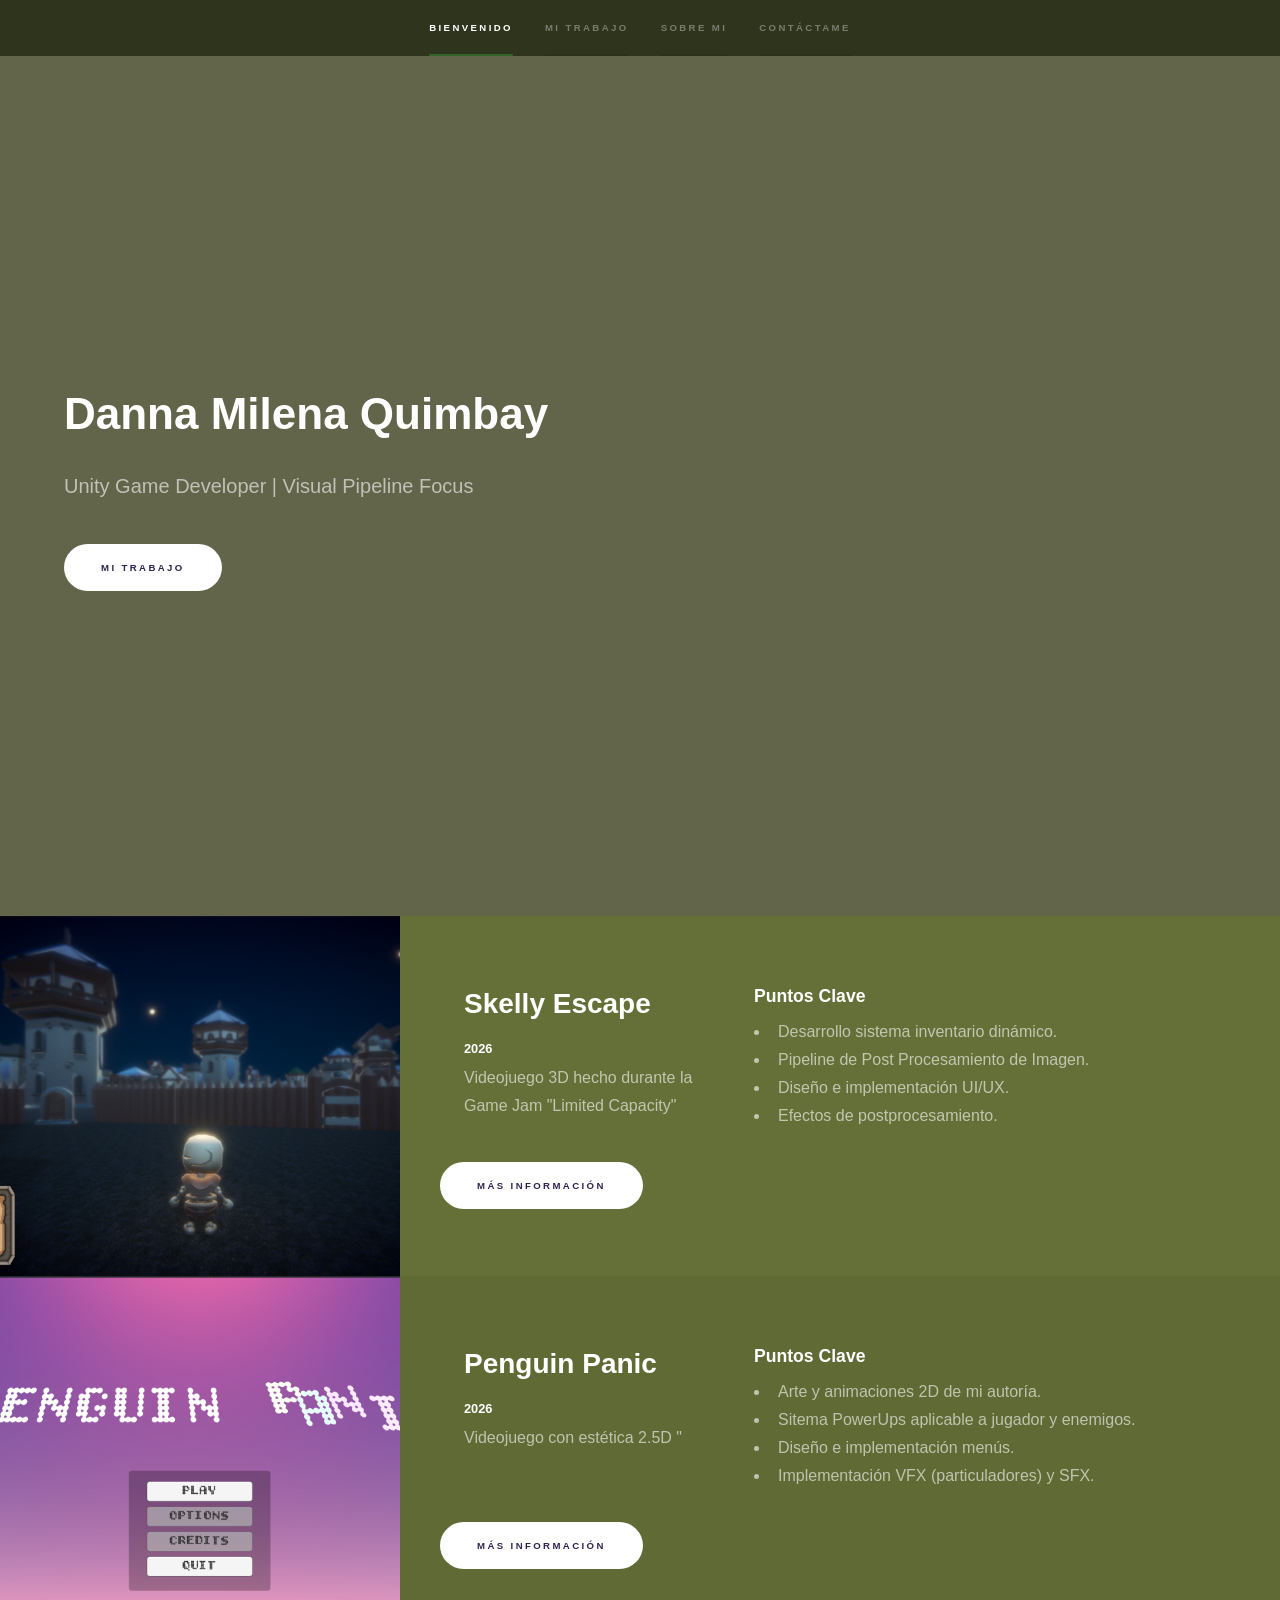
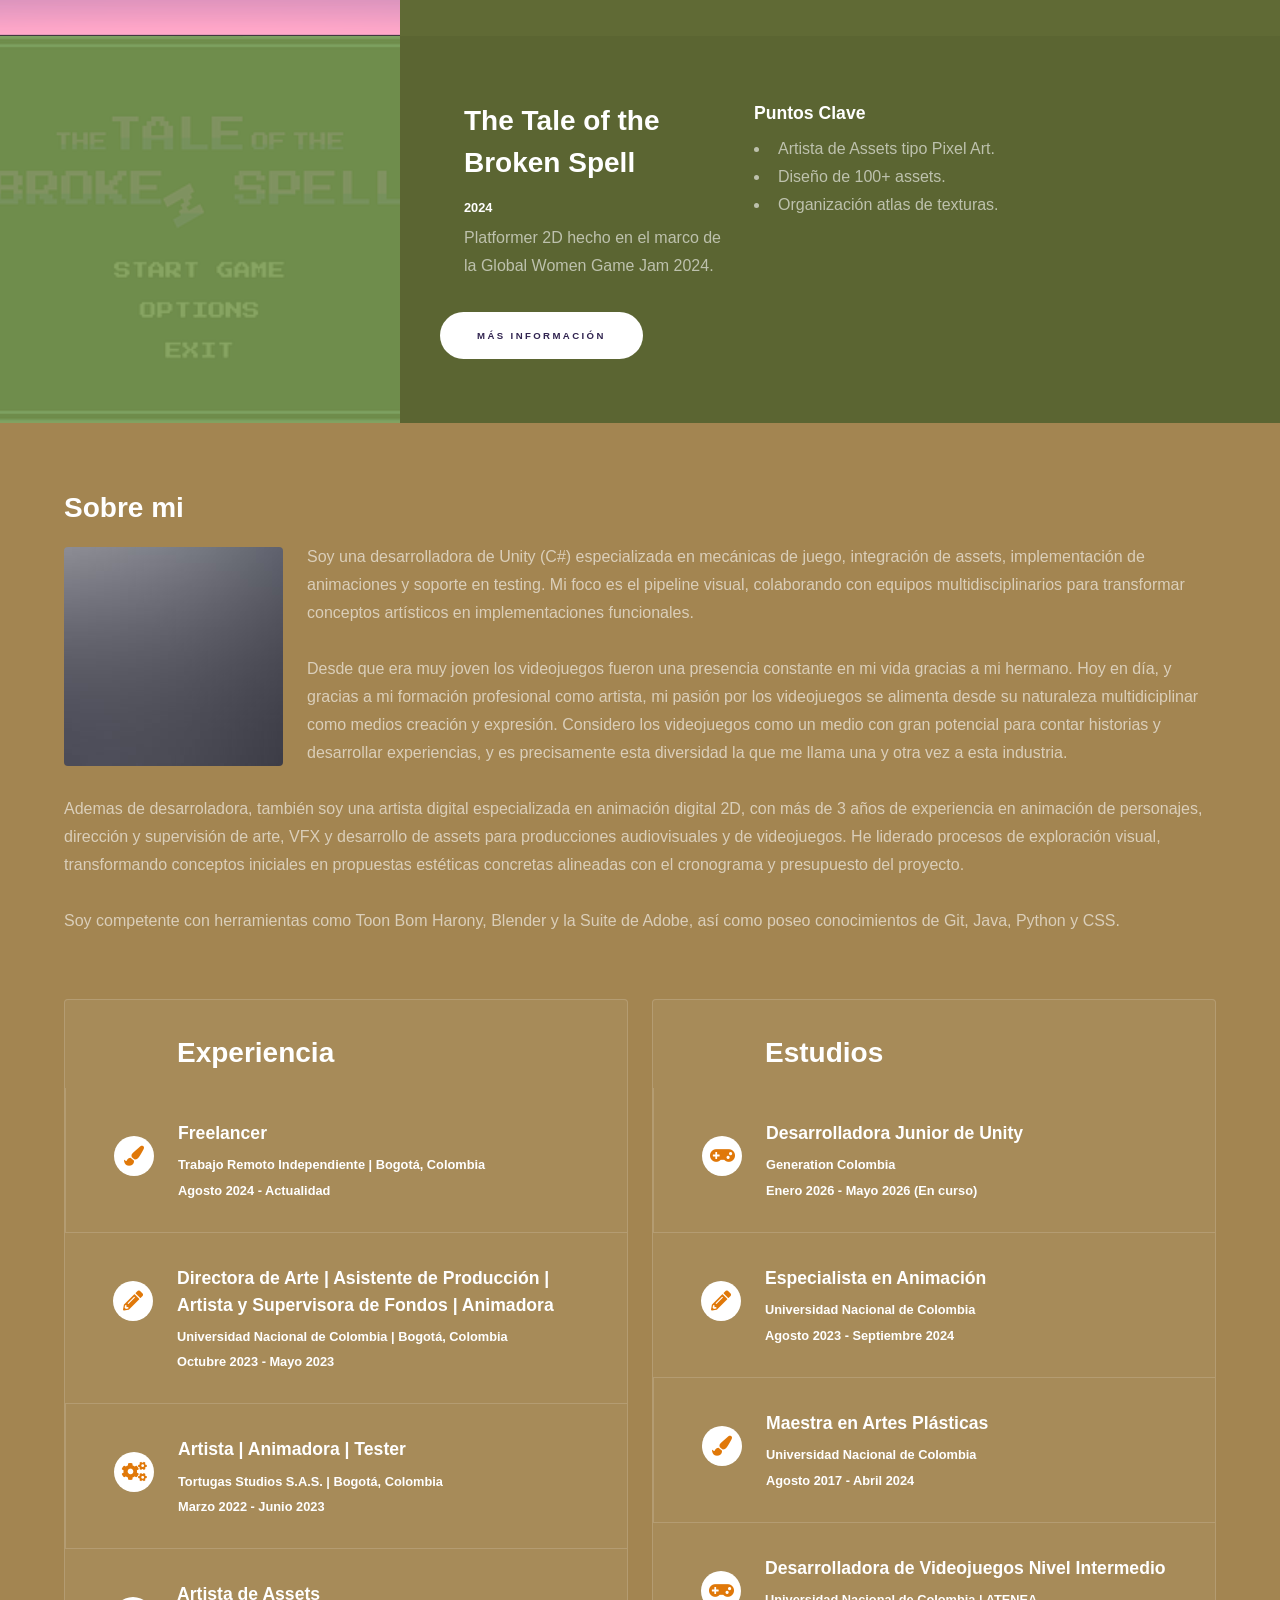
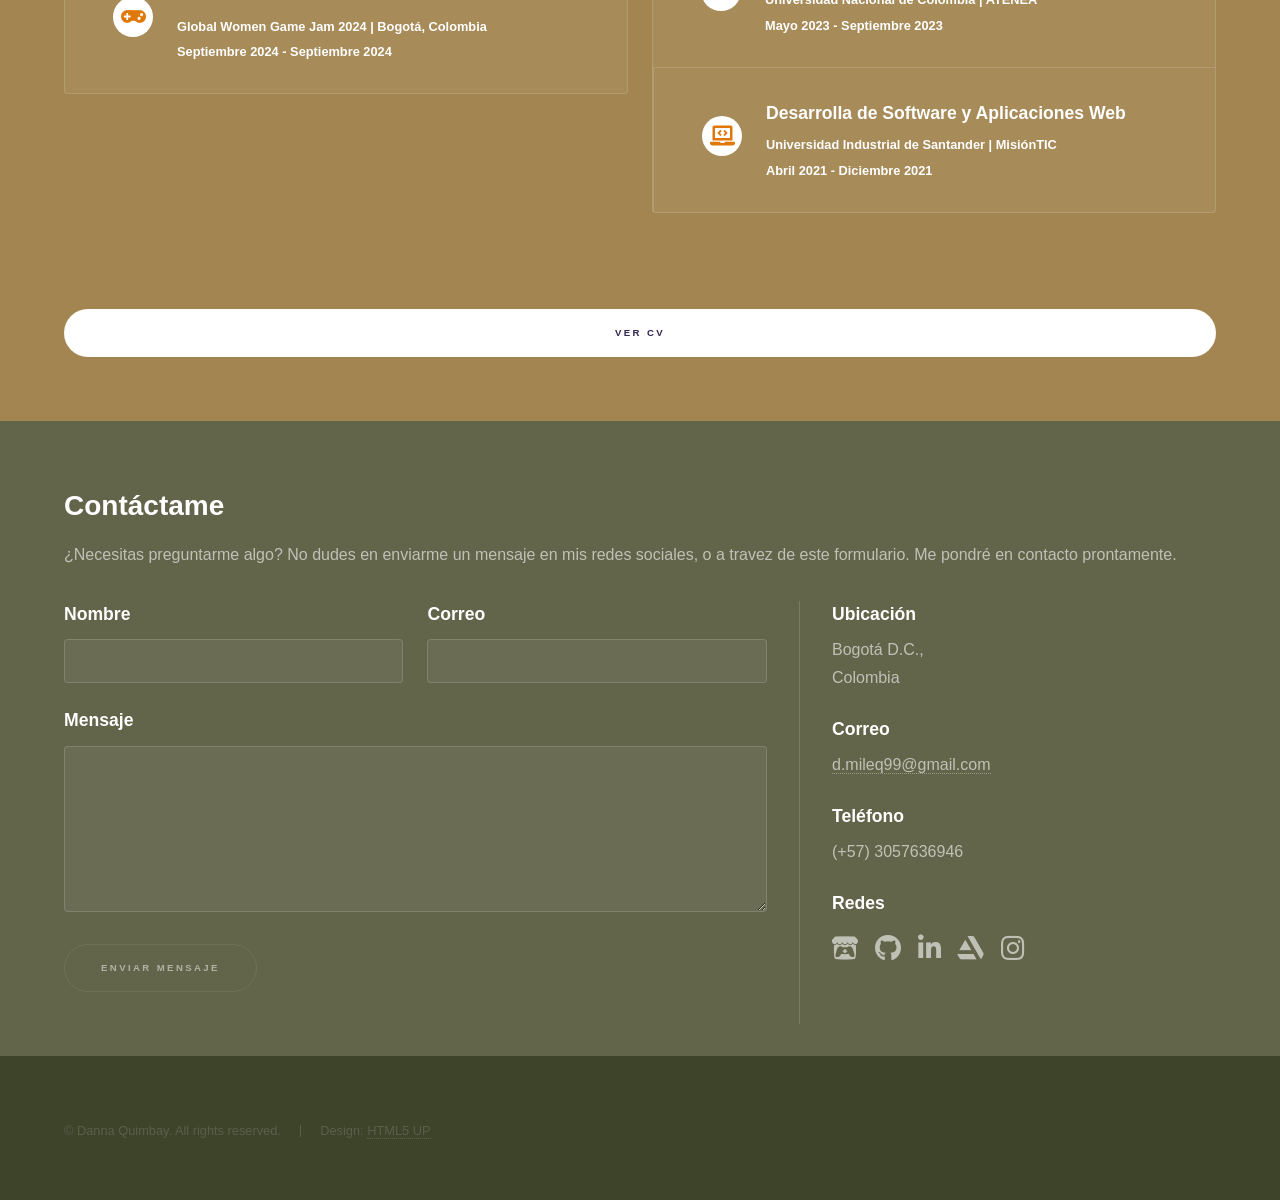
==== commit dc473c0c: "Fix on pages and man page buttons" ====
--- a/index.html
+++ b/index.html
@@ -48,22 +48,23 @@
 							<a href="#" class="image"><img src="images/Screenshoot1.png" alt="" data-position="center center" /></a>
 							<div class="content">
 								<div class="row">
-									<div class="col-7 col-12-medium">
+									<div class="col-5 col-12-medium">
 										<h2>Skelly Escape</h2>
 										<h5>2026</h5>
 										<p>Videojuego 3D hecho durante la Game Jam "Limited Capacity"</p>
 									</div>
-									<div class="col-5 col-12-medium">
+									<div class="col-7 col-12-medium">
 										<h3>Puntos Clave</h3>
 											<ul>
-												<li>Desarrollo sistema inventario dinámico</li>
-												<li>Pipeline de Post Procesamiento de Imagen</li>
-												<li>Diseño e implementación UI/UX</li>
+												<li>Desarrollo sistema inventario dinámico.</li>
+												<li>Pipeline de Post Procesamiento de Imagen.</li>
+												<li>Diseño e implementación UI/UX.</li>
+												<li>Efectos de postprocesamiento.</li>
 											</ul>
 									</div>
 									
 									<ul class="actions">
-										<li><a href="Ref1_SkellyEscape.html" class="button">Más Información</a></li>
+										<li><a href="Ref1_SkellyEscape.html" class="button primary">Más Información</a></li>
 									</ul>
 								</div>
 
@@ -73,22 +74,23 @@
 							<a href="#" class="image"><img src="images/PenguinPanic_1.png" alt="" data-position="center center" /></a>
 							<div class="content">
 								<div class="row">
-									<div class="col-7 col-12-medium">
+									<div class="col-5 col-12-medium">
 										<h2>Penguin Panic</h2>
 										<h5>2026</h5>
 										<p>Videojuego con estética 2.5D "</p>
 									</div>
-									<div class="col-5 col-12-medium">
+									<div class="col-7 col-12-medium">
 										<h3>Puntos Clave</h3>
 											<ul>
-												<li>Arte y animaciones 2D de mi autoría</li>
-												<li>Sitema PowerUps aplicable a jugador y enemigos</li>
-												<li>Felis enim feugiat.</li>
+												<li>Arte y animaciones 2D de mi autoría.</li>
+												<li>Sitema PowerUps aplicable a jugador y enemigos.</li>
+												<li>Diseño e implementación menús.</li>
+												<li>Implementación VFX (particuladores) y SFX.</li>
 											</ul>
 									</div>
 									
 									<ul class="actions">
-										<li><a href="Ref2_PenguinPanic.html" class="button">Más Información</a></li>
+										<li><a href="Ref2_PenguinPanic.html" class="button primary">Más Información</a></li>
 									</ul>
 								</div>
 							</div>
@@ -97,22 +99,22 @@
 							<a href="#" class="image"><img src="images/DVtzf.png" alt="" data-position="center center" /></a>
 							<div class="content">
 								<div class="row">
-									<div class="col-7 col-12-medium">
+									<div class="col-5 col-12-medium">
 										<h2>The Tale of the Broken Spell</h2>
 										<h5>2024</h5>
 										<p>Platformer 2D hecho en el marco de la Global Women Game Jam 2024.</p>
 									</div>
-									<div class="col-5 col-12-medium">
+									<div class="col-7 col-12-medium">
 										<h3>Puntos Clave</h3>
 											<ul>
-												<li>Artista de Assets.</li>
-												<li>Diseño de 100+ assets tipo pixel art.</li>
-												<li>Felis enim feugiat.</li>
+												<li>Artista de Assets tipo Pixel Art.</li>
+												<li>Diseño de 100+ assets.</li>
+												<li>Organización atlas de texturas.</li>
 											</ul>
 									</div>
 									
 									<ul class="actions">
-										<li><a href="Ref3_TaleOfTheBrokenSpell.html" class="button">Más Información</a></li>
+										<li><a href="Ref3_TaleOfTheBrokenSpell.html" class="button primary	">Más Información</a></li>
 									</ul>
 								</div>
 							</div>
--- a/assets/css/main.css
+++ b/assets/css/main.css
@@ -2185,7 +2185,6 @@
 			}
 
 				.features section {
-					padding: 2.5em 1.5em 0.1em 5.5em ;
 					border-top-width: 1px !important;
 					border-left-width: 0 !important;
 					width: 100%;
@@ -3864,7 +3863,7 @@
 
 						#sidebar nav a:after {
 							background-image: none;
-							background-color: #b74e91;
+							background-color: #32652b;
 						}
 
 		}
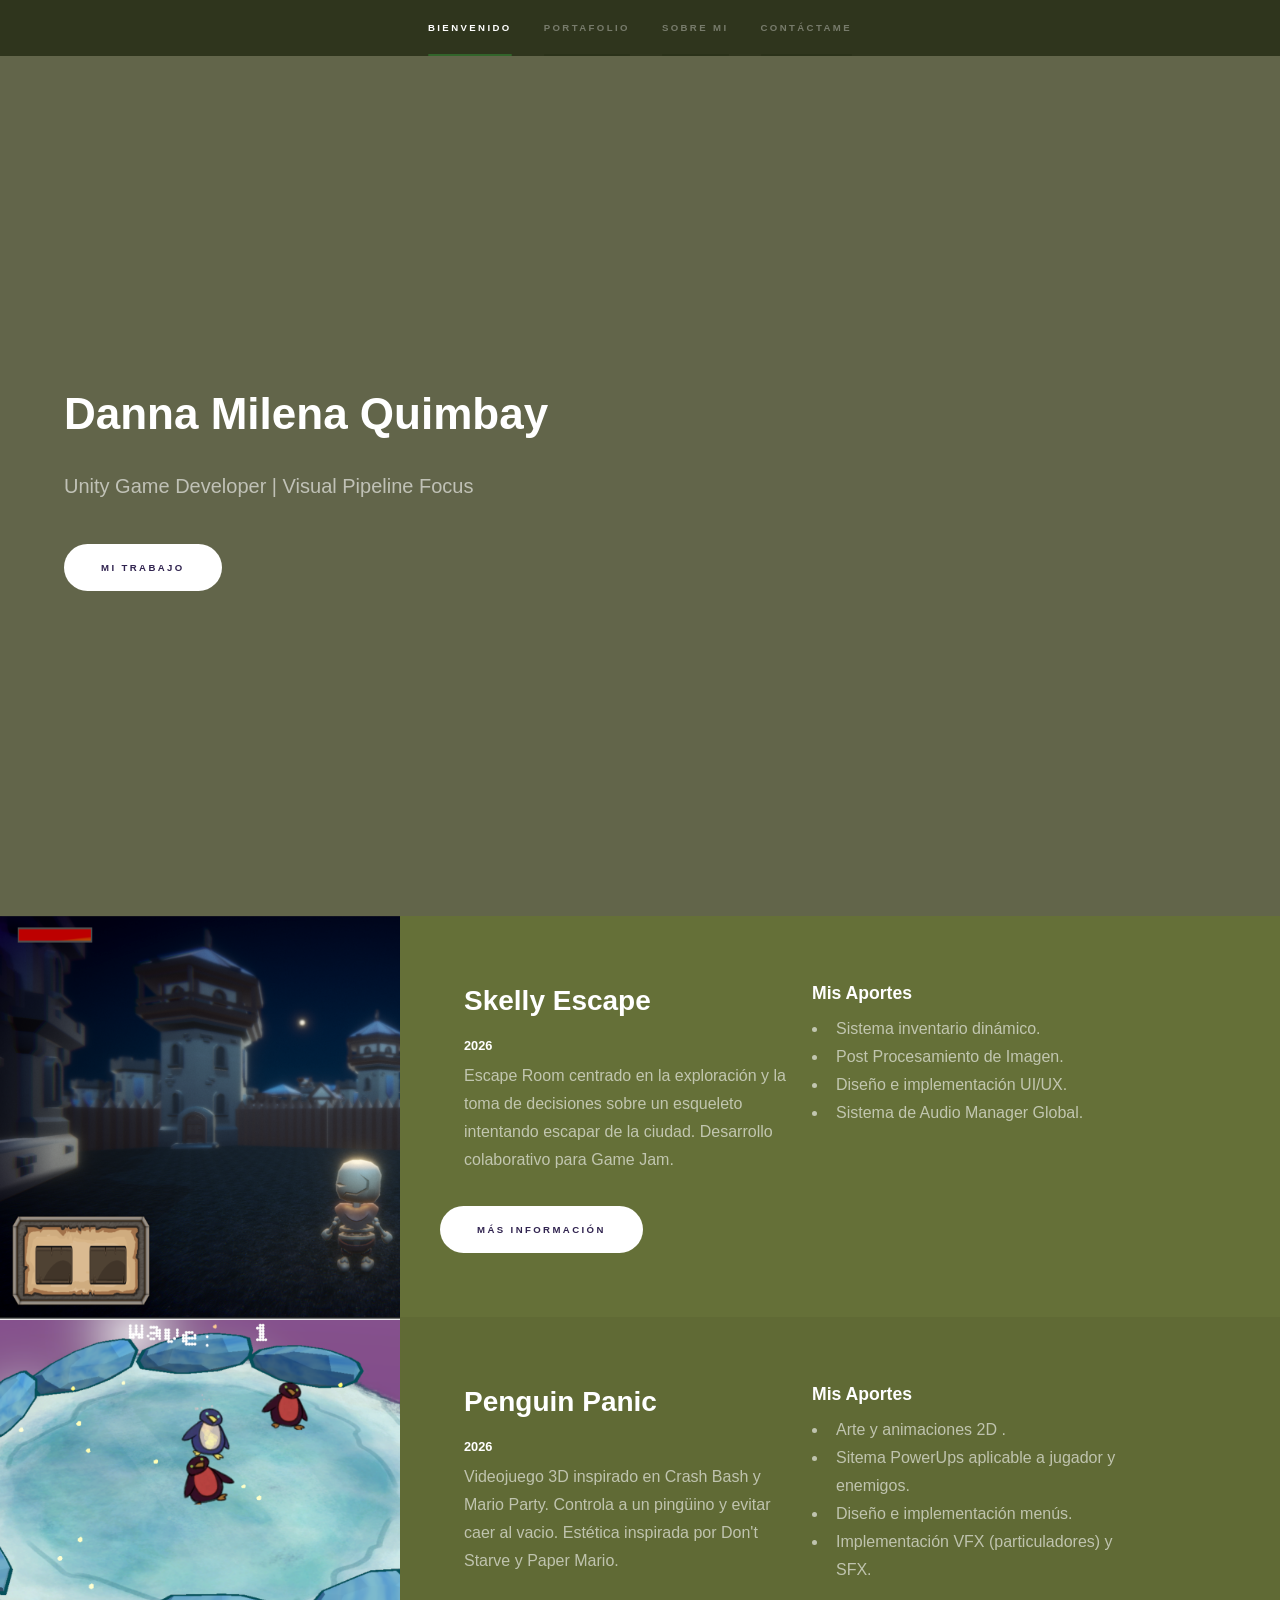
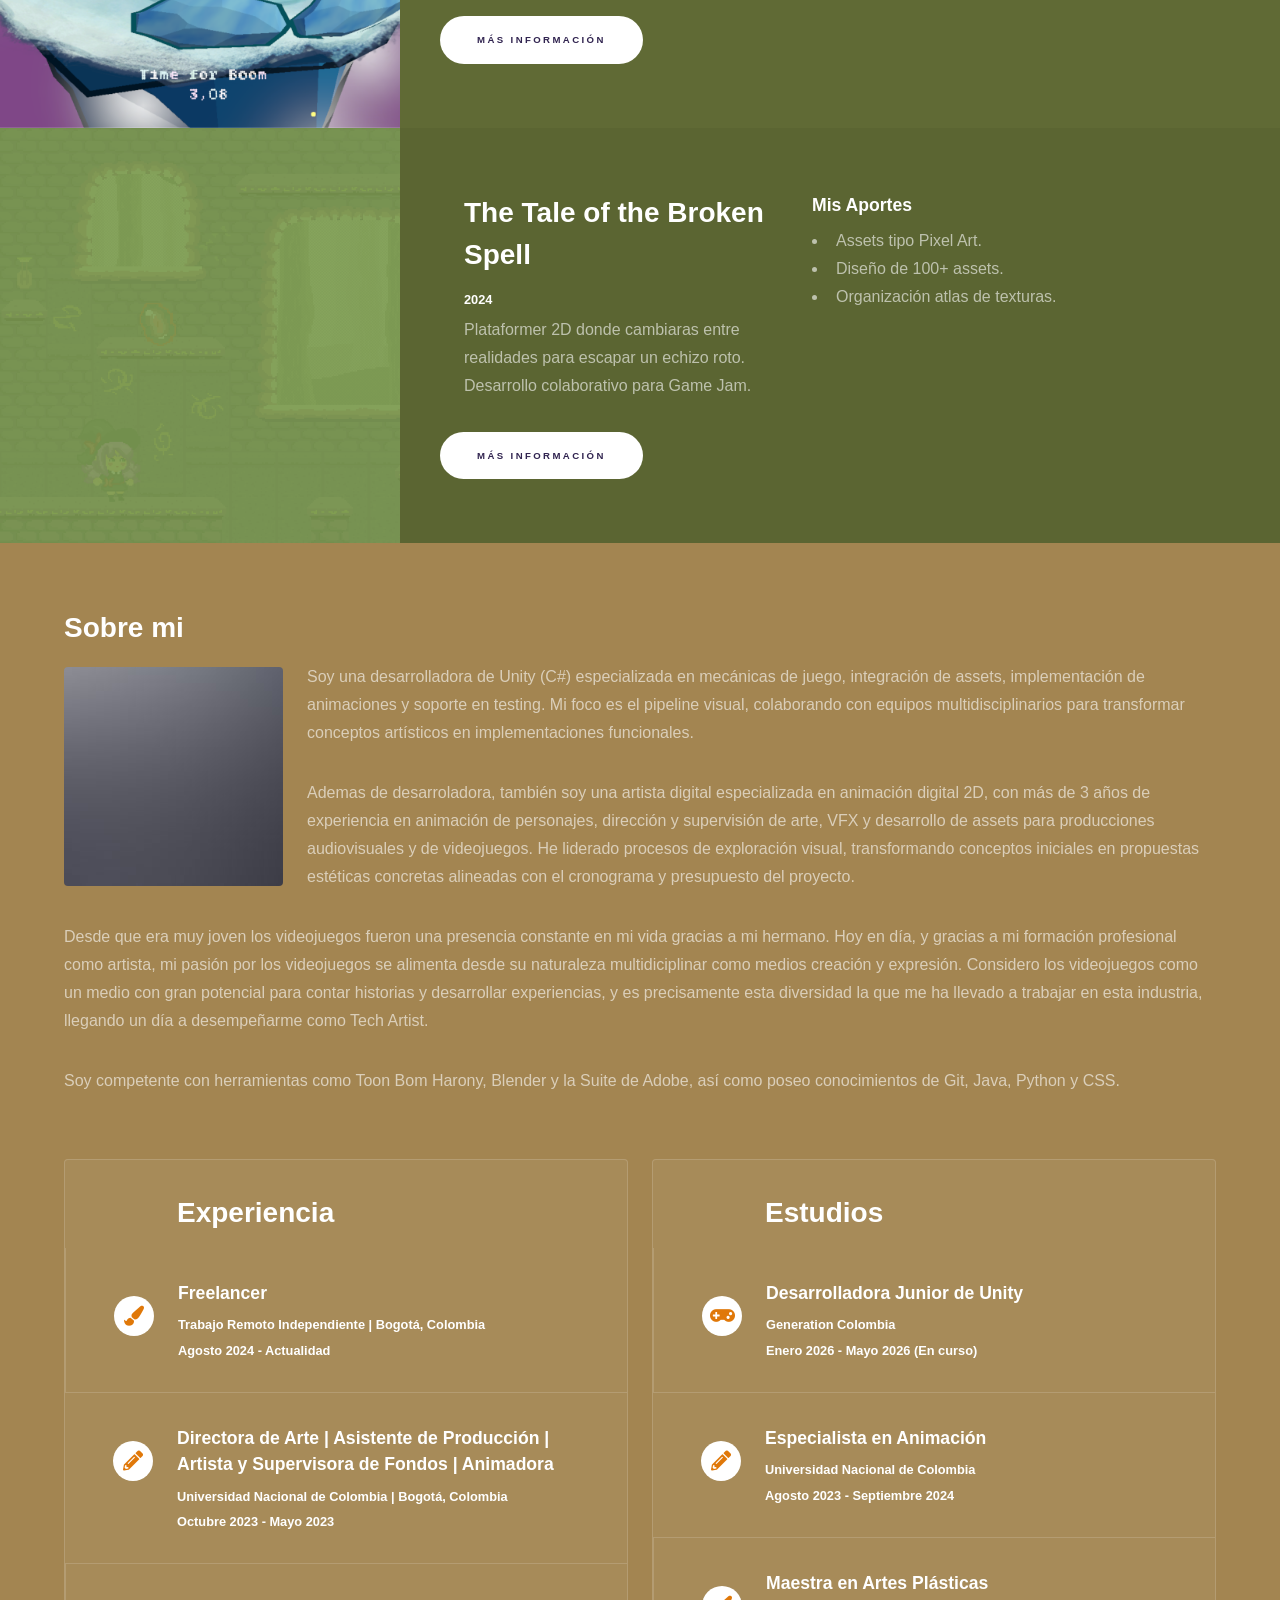
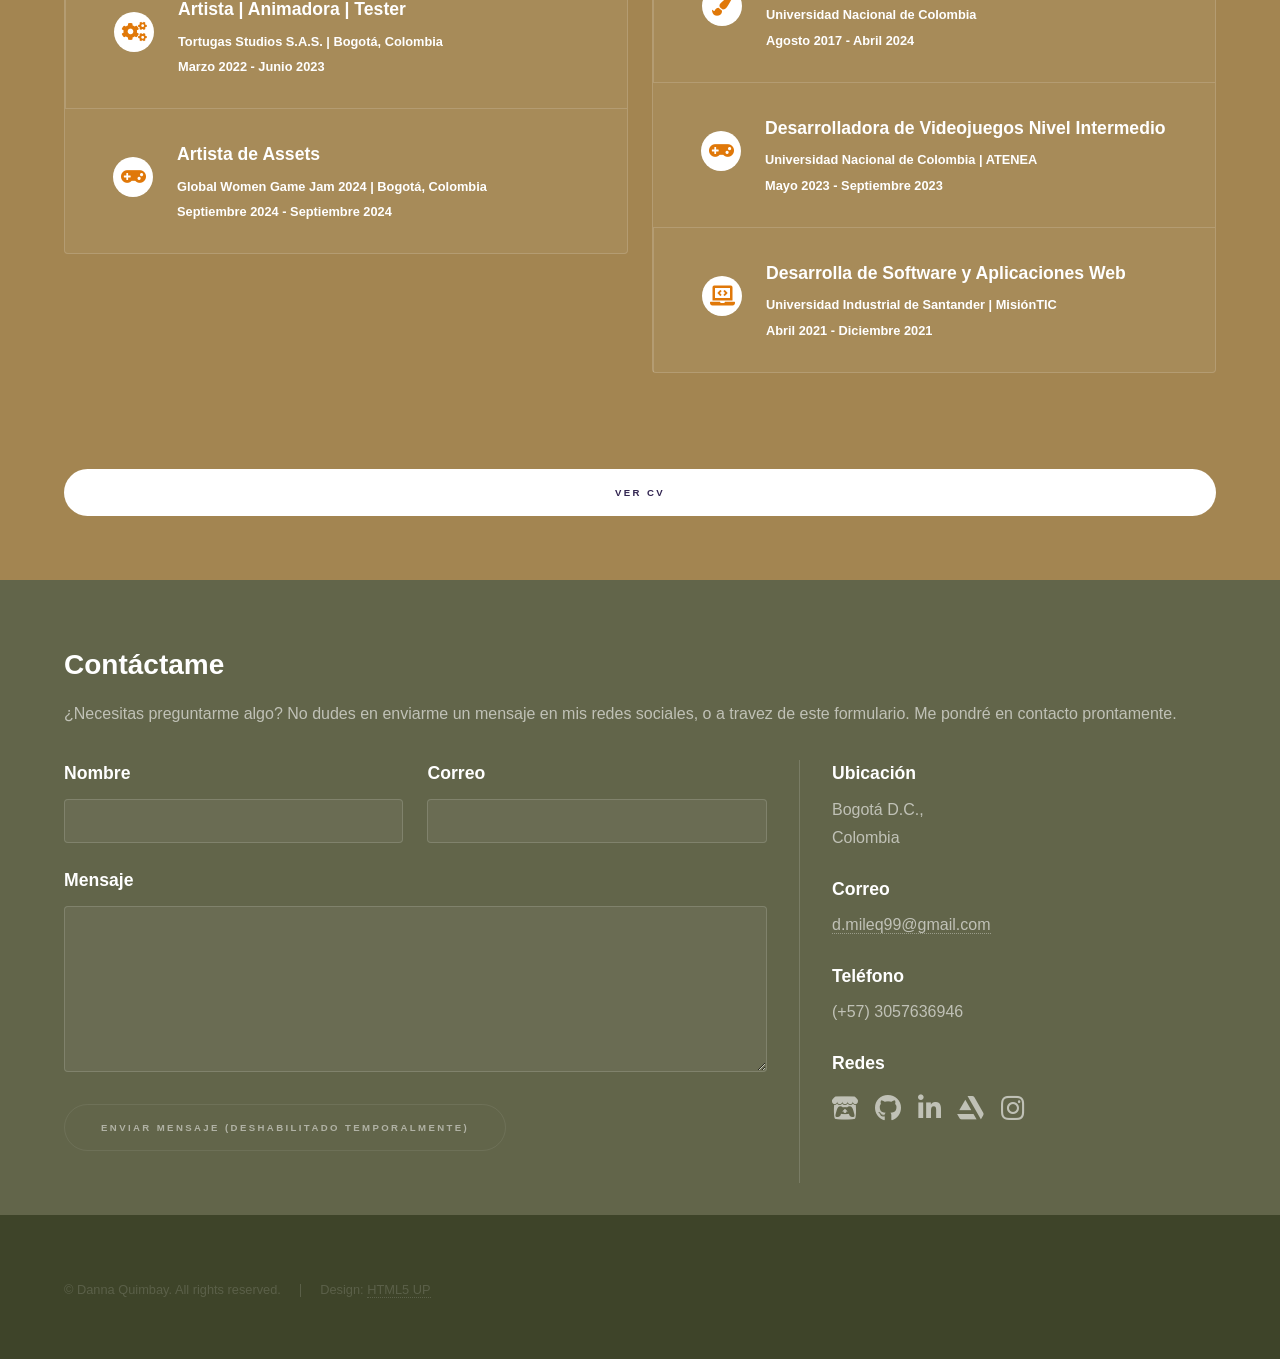
==== commit 9fb7689b: "Ajustes información textos" ====
--- a/index.html
+++ b/index.html
@@ -20,7 +20,7 @@
 					<nav>
 						<ul>
 							<li><a href="#intro">Bienvenido</a></li>
-							<li><a href="#one">Mi Trabajo</a></li>
+							<li><a href="#one">Portafolio</a></li>
 							<li><a href="#two">Sobre Mi</a></li>
 							<li><a href="#three">Contáctame</a></li>
 						</ul>
@@ -45,21 +45,22 @@
 				<!-- One -->
 					<section id="one" class="wrapper style2 spotlights">
 						<section>
-							<a href="#" class="image"><img src="images/Screenshoot1.png" alt="" data-position="center center" /></a>
+							<a href="#" class="image"><img src="images/Screenshoot1.png" alt="" data-position="center left" /></a>
 							<div class="content">
 								<div class="row">
-									<div class="col-5 col-12-medium">
+									<div class="col-6 col-12-medium">
 										<h2>Skelly Escape</h2>
 										<h5>2026</h5>
-										<p>Videojuego 3D hecho durante la Game Jam "Limited Capacity"</p>
-									</div>
-									<div class="col-7 col-12-medium">
-										<h3>Puntos Clave</h3>
+										<p>Escape Room centrado en la exploración y la toma de decisiones sobre un esqueleto
+									 intentando escapar de la ciudad. Desarrollo colaborativo para Game Jam.</p>
+									</div>
+									<div class="col-6 col-12-medium">
+										<h3>Mis Aportes</h3>
 											<ul>
-												<li>Desarrollo sistema inventario dinámico.</li>
-												<li>Pipeline de Post Procesamiento de Imagen.</li>
+												<li>Sistema inventario dinámico.</li>
+												<li>Post Procesamiento de Imagen.</li>
 												<li>Diseño e implementación UI/UX.</li>
-												<li>Efectos de postprocesamiento.</li>
+												<li>Sistema de Audio Manager Global.</li>
 											</ul>
 									</div>
 									
@@ -71,18 +72,20 @@
 							</div>
 						</section>
 						<section>
-							<a href="#" class="image"><img src="images/PenguinPanic_1.png" alt="" data-position="center center" /></a>
+							<a href="#" class="image"><img src="images/PenguinPanic_3.png" alt="" data-position="center center" /></a>
 							<div class="content">
 								<div class="row">
-									<div class="col-5 col-12-medium">
+									<div class="col-6 col-12-medium">
 										<h2>Penguin Panic</h2>
 										<h5>2026</h5>
-										<p>Videojuego con estética 2.5D "</p>
-									</div>
-									<div class="col-7 col-12-medium">
-										<h3>Puntos Clave</h3>
+										<p>Videojuego 3D inspirado en Crash Bash y Mario Party. Controla a un pingüino y evitar caer al vacio. Estética
+											inspirada por Don't Starve y Paper Mario.
+										</p>
+									</div>
+									<div class="col-6 col-12-medium">
+										<h3>Mis Aportes</h3>
 											<ul>
-												<li>Arte y animaciones 2D de mi autoría.</li>
+												<li>Arte y animaciones 2D .</li>
 												<li>Sitema PowerUps aplicable a jugador y enemigos.</li>
 												<li>Diseño e implementación menús.</li>
 												<li>Implementación VFX (particuladores) y SFX.</li>
@@ -96,18 +99,19 @@
 							</div>
 						</section>
 						<section>
-							<a href="#" class="image"><img src="images/DVtzf.png" alt="" data-position="center center" /></a>
+							<a href="#" class="image"><img src="images/Templo_Concept.png" alt="" data-position="center left" /></a>
 							<div class="content">
 								<div class="row">
-									<div class="col-5 col-12-medium">
+									<div class="col-6 col-12-medium">
 										<h2>The Tale of the Broken Spell</h2>
 										<h5>2024</h5>
-										<p>Platformer 2D hecho en el marco de la Global Women Game Jam 2024.</p>
-									</div>
-									<div class="col-7 col-12-medium">
-										<h3>Puntos Clave</h3>
+										<p>Plataformer 2D donde cambiaras entre realidades para escapar un echizo roto.
+										Desarrollo colaborativo para Game Jam.</p>
+									</div>
+									<div class="col-6 col-12-medium">
+										<h3>Mis Aportes</h3>
 											<ul>
-												<li>Artista de Assets tipo Pixel Art.</li>
+												<li>Assets tipo Pixel Art.</li>
 												<li>Diseño de 100+ assets.</li>
 												<li>Organización atlas de texturas.</li>
 											</ul>
@@ -126,17 +130,18 @@
 						<div class="inner">
 							<h2>Sobre mi</h2>
 							<p><span class="image left"><img src="images/pic05.jpg" alt="" /></span> Soy una desarrolladora de Unity (C#) especializada en mecánicas de juego, integración de assets, implementación de animaciones y soporte en testing.
-								Mi foco es el pipeline visual, colaborando con equipos multidisciplinarios para transformar conceptos artísticos en implementaciones funcionales.<br/><br/>
-
-								Desde que era muy joven los videojuegos fueron una presencia constante en mi vida gracias a mi hermano. Hoy en día, y gracias a mi formación profesional como artista,
+								Mi foco es el pipeline visual, colaborando con equipos multidisciplinarios para transformar conceptos artísticos en implementaciones funcionales.</p>
+
+								<p>Ademas de desarroladora, también soy una artista digital especializada en animación digital 2D, con más de 3 años de experiencia en animación de personajes,
+								dirección y supervisión de arte, VFX y desarrollo de assets para producciones audiovisuales y de videojuegos. He liderado procesos de exploración visual,
+								transformando conceptos iniciales en propuestas estéticas concretas alineadas con el cronograma y presupuesto del proyecto.</p>
+
+								<p>Desde que era muy joven los videojuegos fueron una presencia constante en mi vida gracias a mi hermano. Hoy en día, y gracias a mi formación profesional como artista,
 								mi pasión por los videojuegos se alimenta desde su naturaleza multidiciplinar como medios creación y expresión. Considero los videojuegos como un medio con gran potencial
-								para contar historias y desarrollar experiencias, y es precisamente esta diversidad la que me llama una y otra vez a esta industria.<br/><br/>
-
-								Ademas de desarroladora, también soy una artista digital especializada en animación digital 2D, con más de 3 años de experiencia en animación de personajes, dirección y supervisión de arte,
-								VFX y desarrollo de assets para producciones audiovisuales y de videojuegos.
-								He liderado procesos de exploración visual, transformando conceptos iniciales en propuestas estéticas concretas alineadas con el cronograma y presupuesto del proyecto.<br/><br/>
-
-								Soy competente con herramientas como Toon Bom Harony, Blender y la Suite de Adobe, así como poseo conocimientos de Git, Java, Python y CSS.</p>
+								para contar historias y desarrollar experiencias, y es precisamente esta diversidad la que me ha llevado a trabajar en esta industria, llegando un día a
+								desempeñarme como Tech Artist.</p>
+
+								<p>Soy competente con herramientas como Toon Bom Harony, Blender y la Suite de Adobe, así como poseo conocimientos de Git, Java, Python y CSS.</p>
 							<div class="row">
 								<div class="col-6 col-12-medium">
 									<p></p>
@@ -252,7 +257,7 @@
 											</div>
 										</div>
 										<ul class="actions">
-											<li><a href="" class="button disabled">Enviar Mensaje</a></li>
+											<li><a href="" class="button disabled">Enviar Mensaje (Deshabilitado temporalmente)</a></li>
 										</ul>
 									</form>
 								</section>
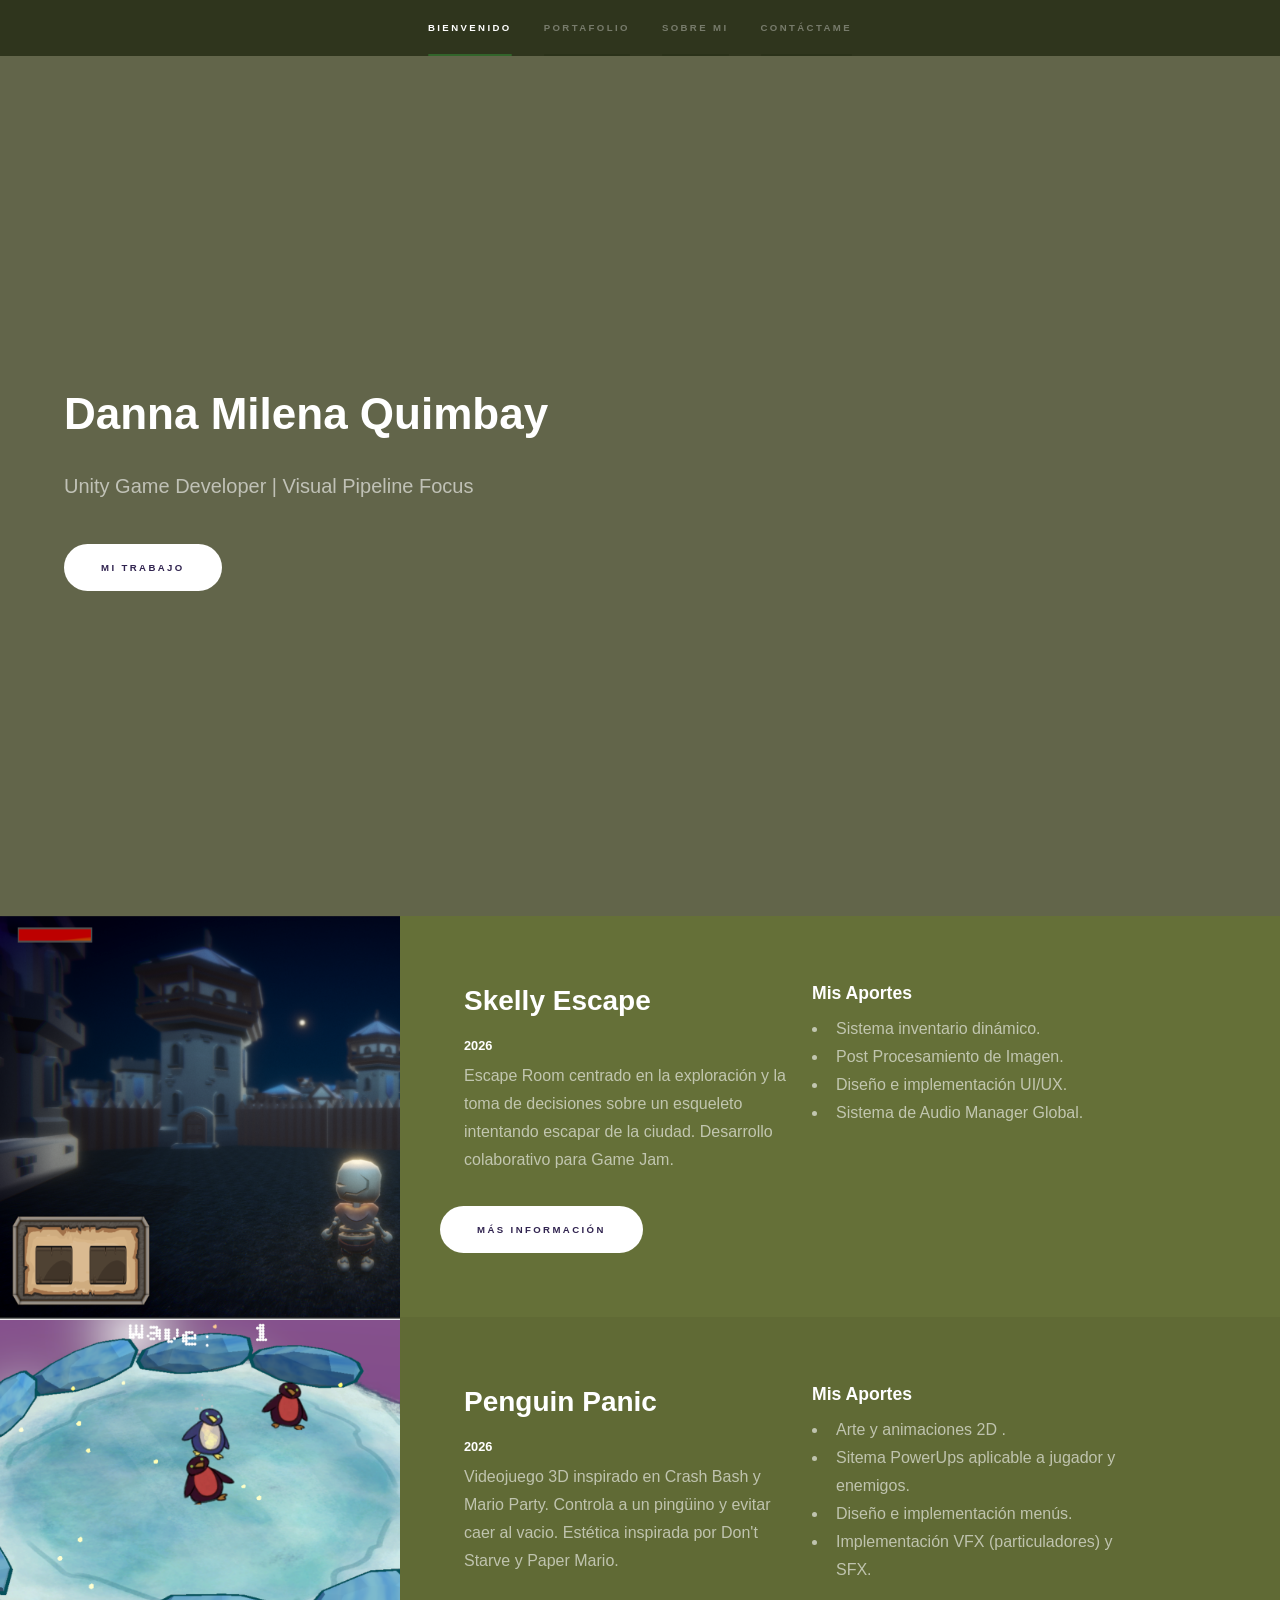
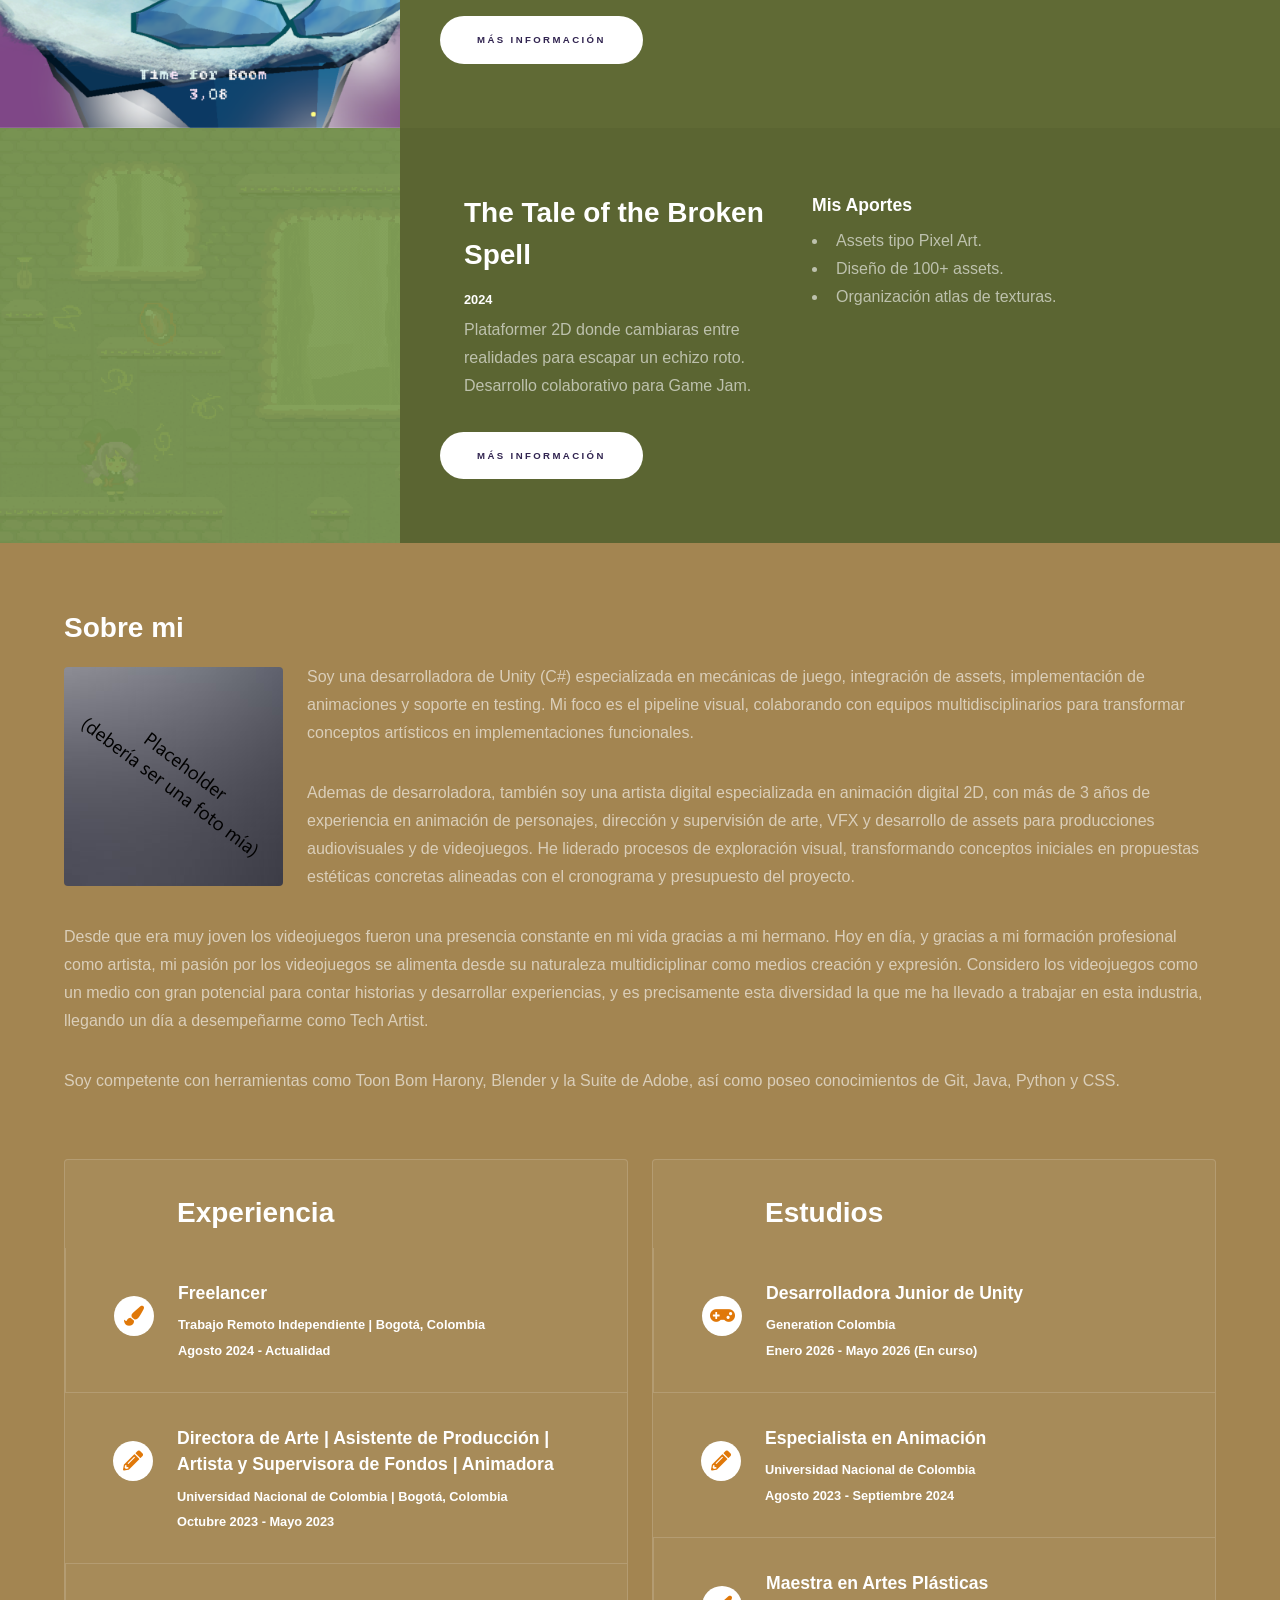
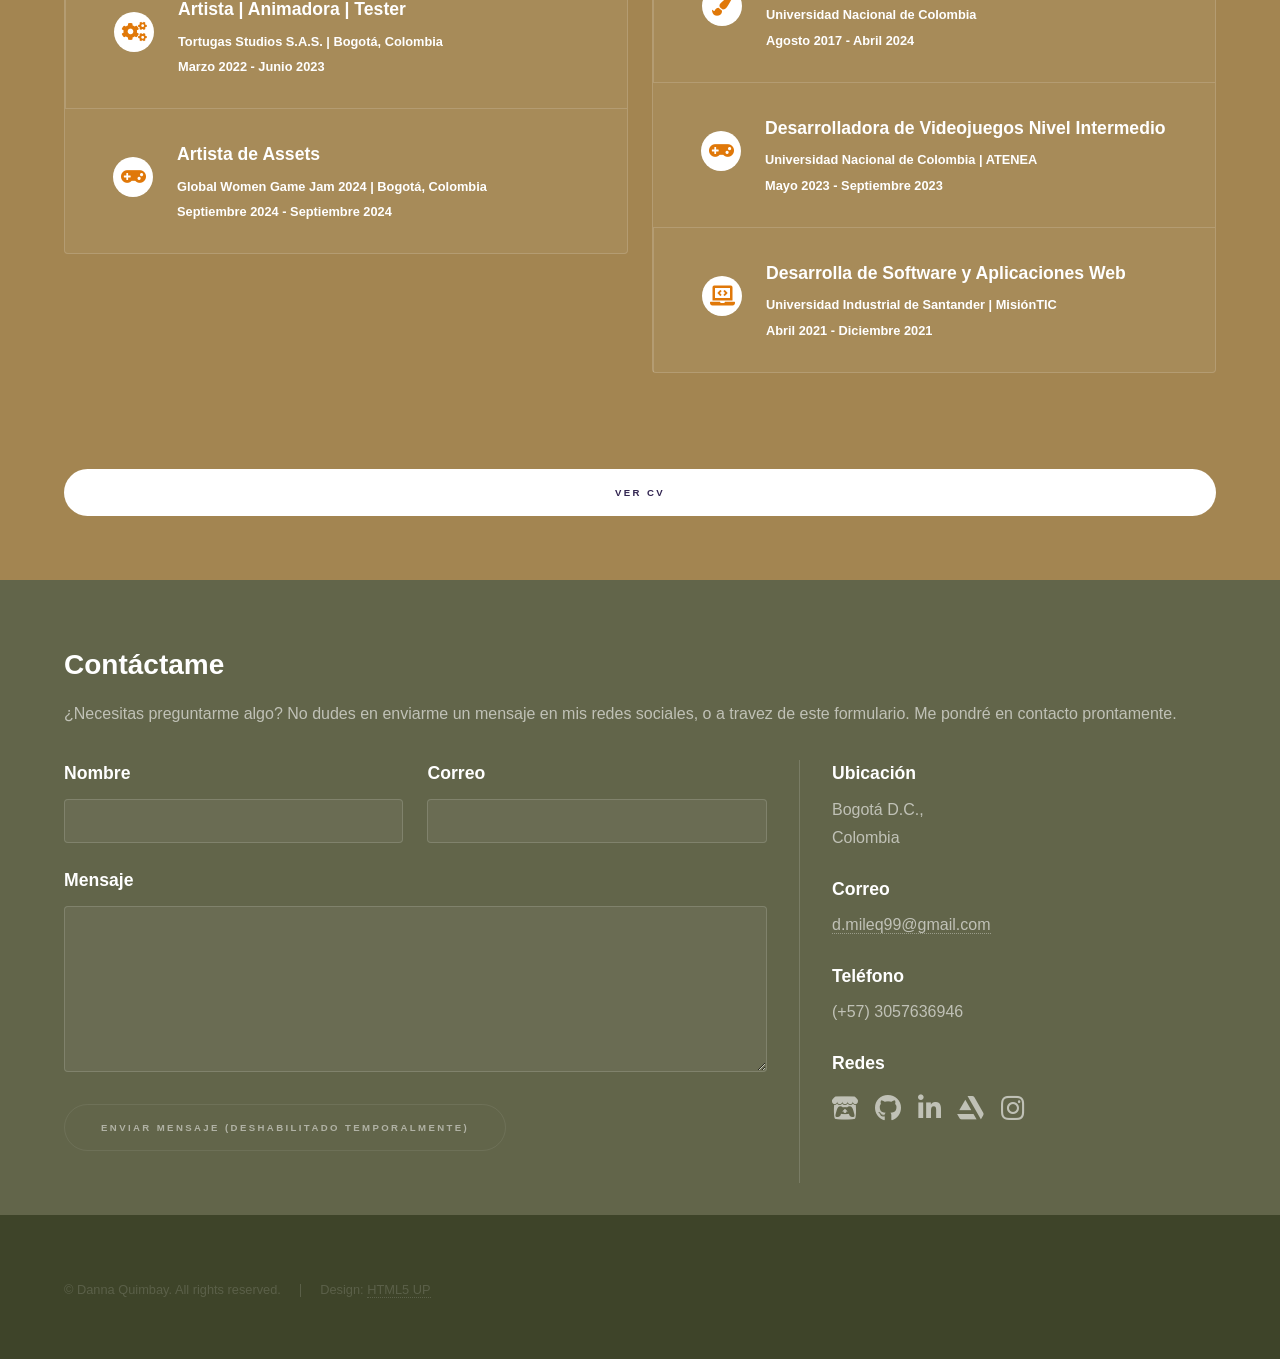
==== commit 10628df5: "Photo PLaceholder and site title" ====
--- a/index.html
+++ b/index.html
@@ -6,7 +6,8 @@
 -->
 <html>
 	<head>
-		<title>Hyperspace by HTML5 UP</title>
+		<title>Danna Quimbay Portafolio</title>
+		<meta name="description" content="Portafolio Danna Quimbay. Desarrolladora Unity, animadora 2D, artista fondos y assets.">
 		<meta charset="utf-8" />
 		<meta name="viewport" content="width=device-width, initial-scale=1, user-scalable=no" />
 		<link rel="stylesheet" href="assets/css/main.css" />
@@ -129,7 +130,7 @@
 					<section id="two" class="wrapper style3 fade-up">
 						<div class="inner">
 							<h2>Sobre mi</h2>
-							<p><span class="image left"><img src="images/pic05.jpg" alt="" /></span> Soy una desarrolladora de Unity (C#) especializada en mecánicas de juego, integración de assets, implementación de animaciones y soporte en testing.
+							<p><span class="image left"><img src="images/PhotoPlaceholder.png" alt="" /></span> Soy una desarrolladora de Unity (C#) especializada en mecánicas de juego, integración de assets, implementación de animaciones y soporte en testing.
 								Mi foco es el pipeline visual, colaborando con equipos multidisciplinarios para transformar conceptos artísticos en implementaciones funcionales.</p>
 
 								<p>Ademas de desarroladora, también soy una artista digital especializada en animación digital 2D, con más de 3 años de experiencia en animación de personajes,
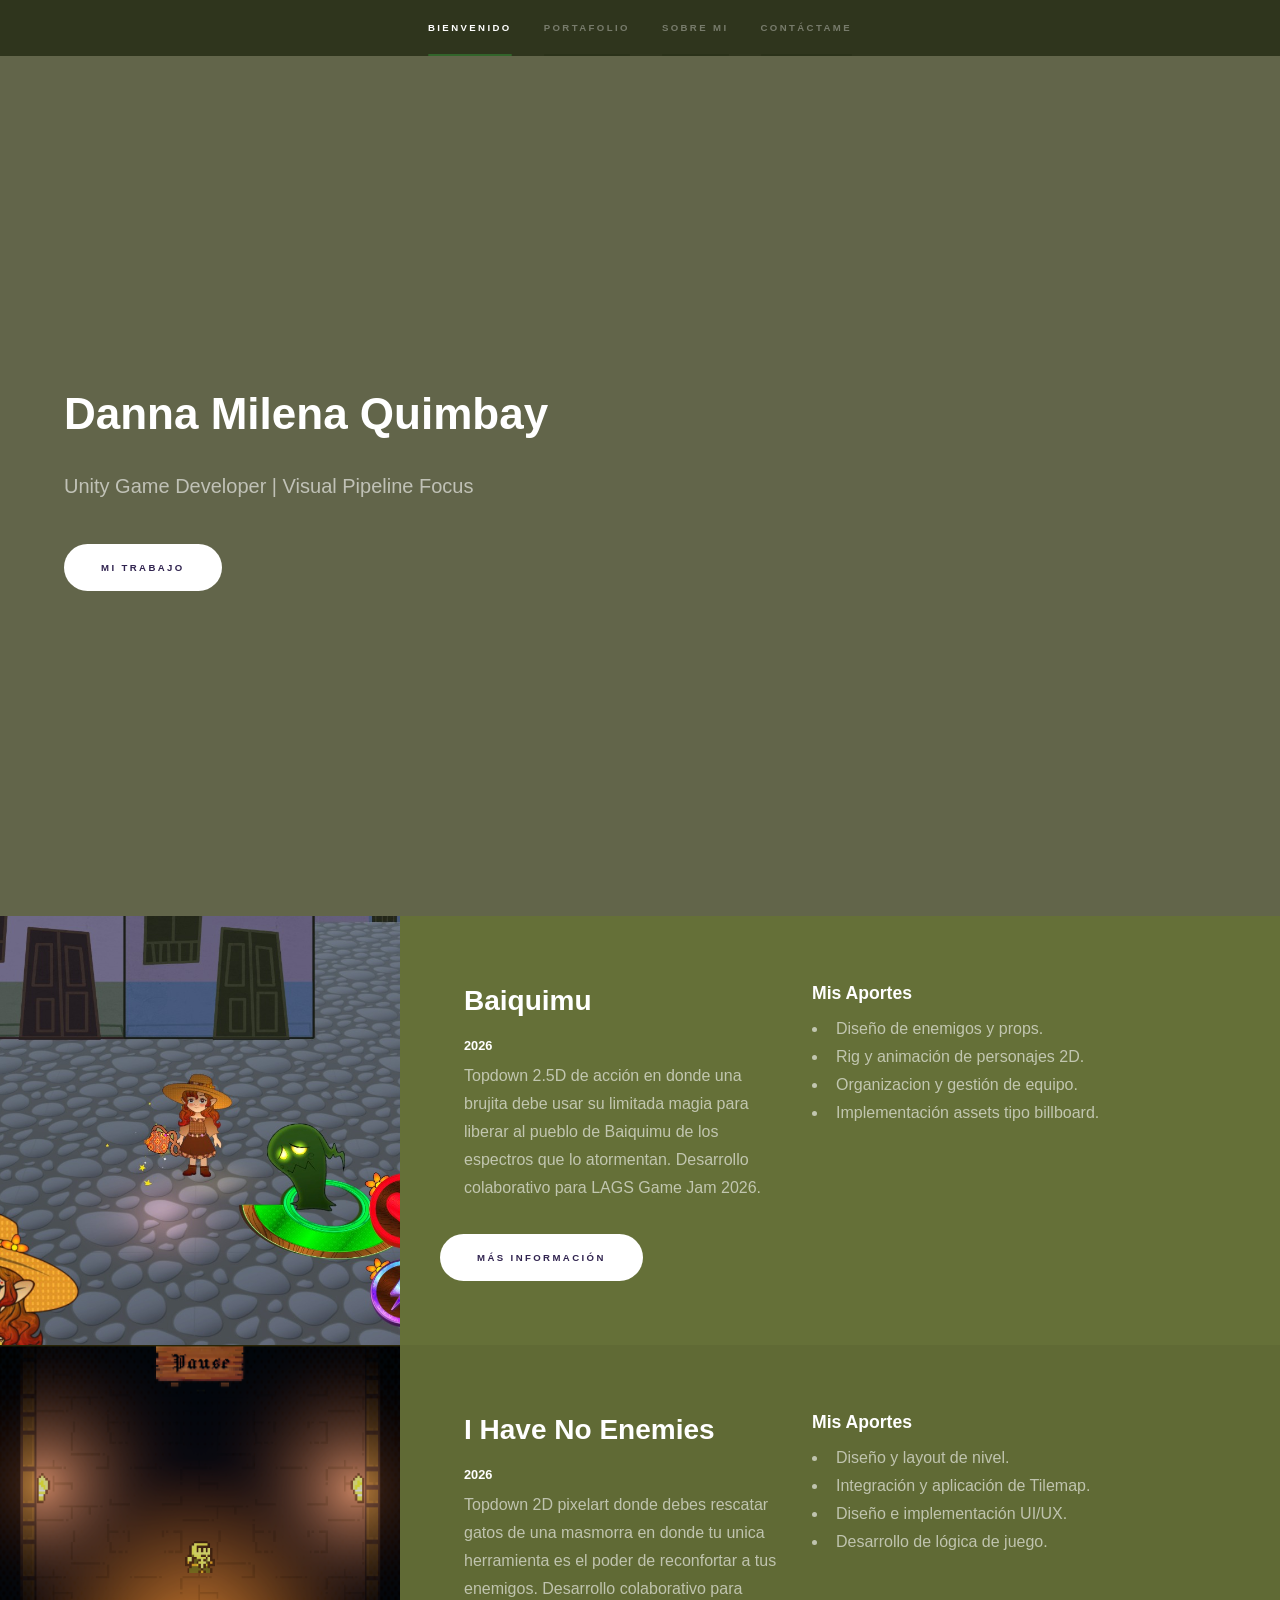
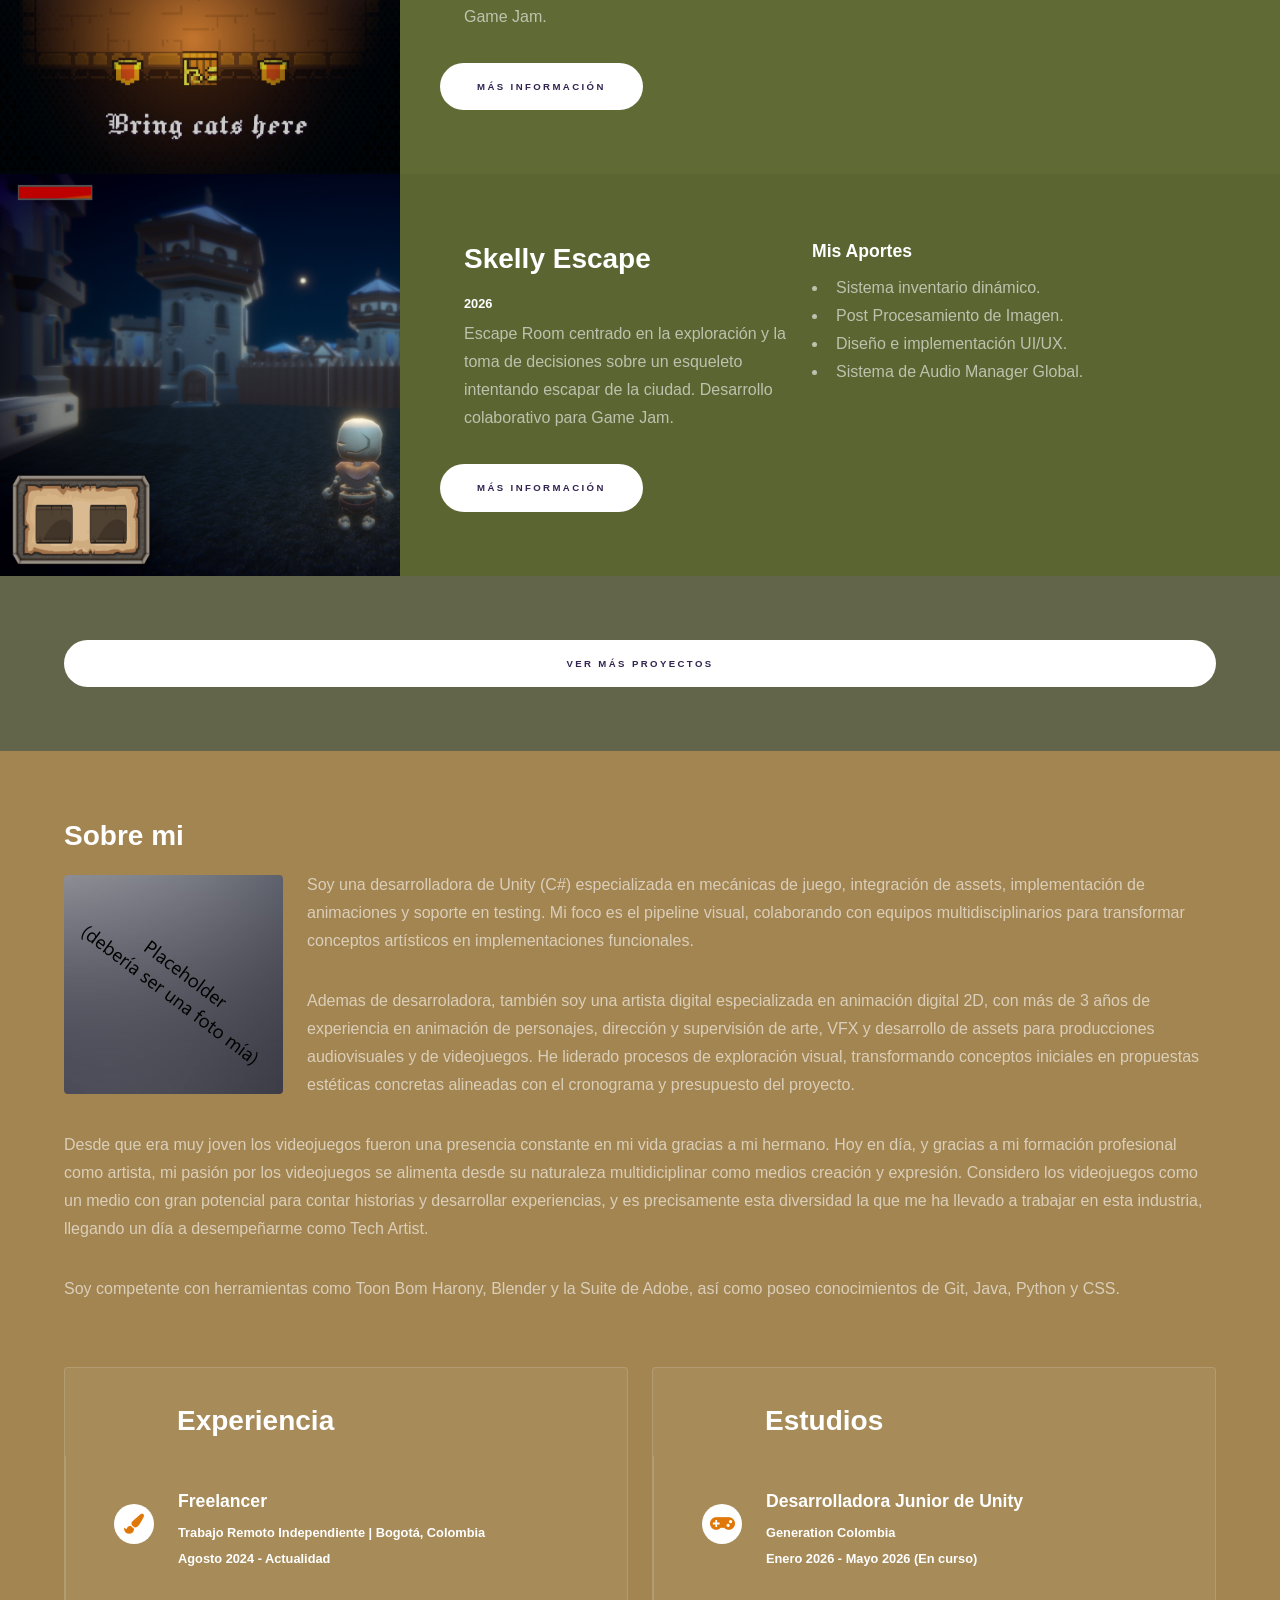
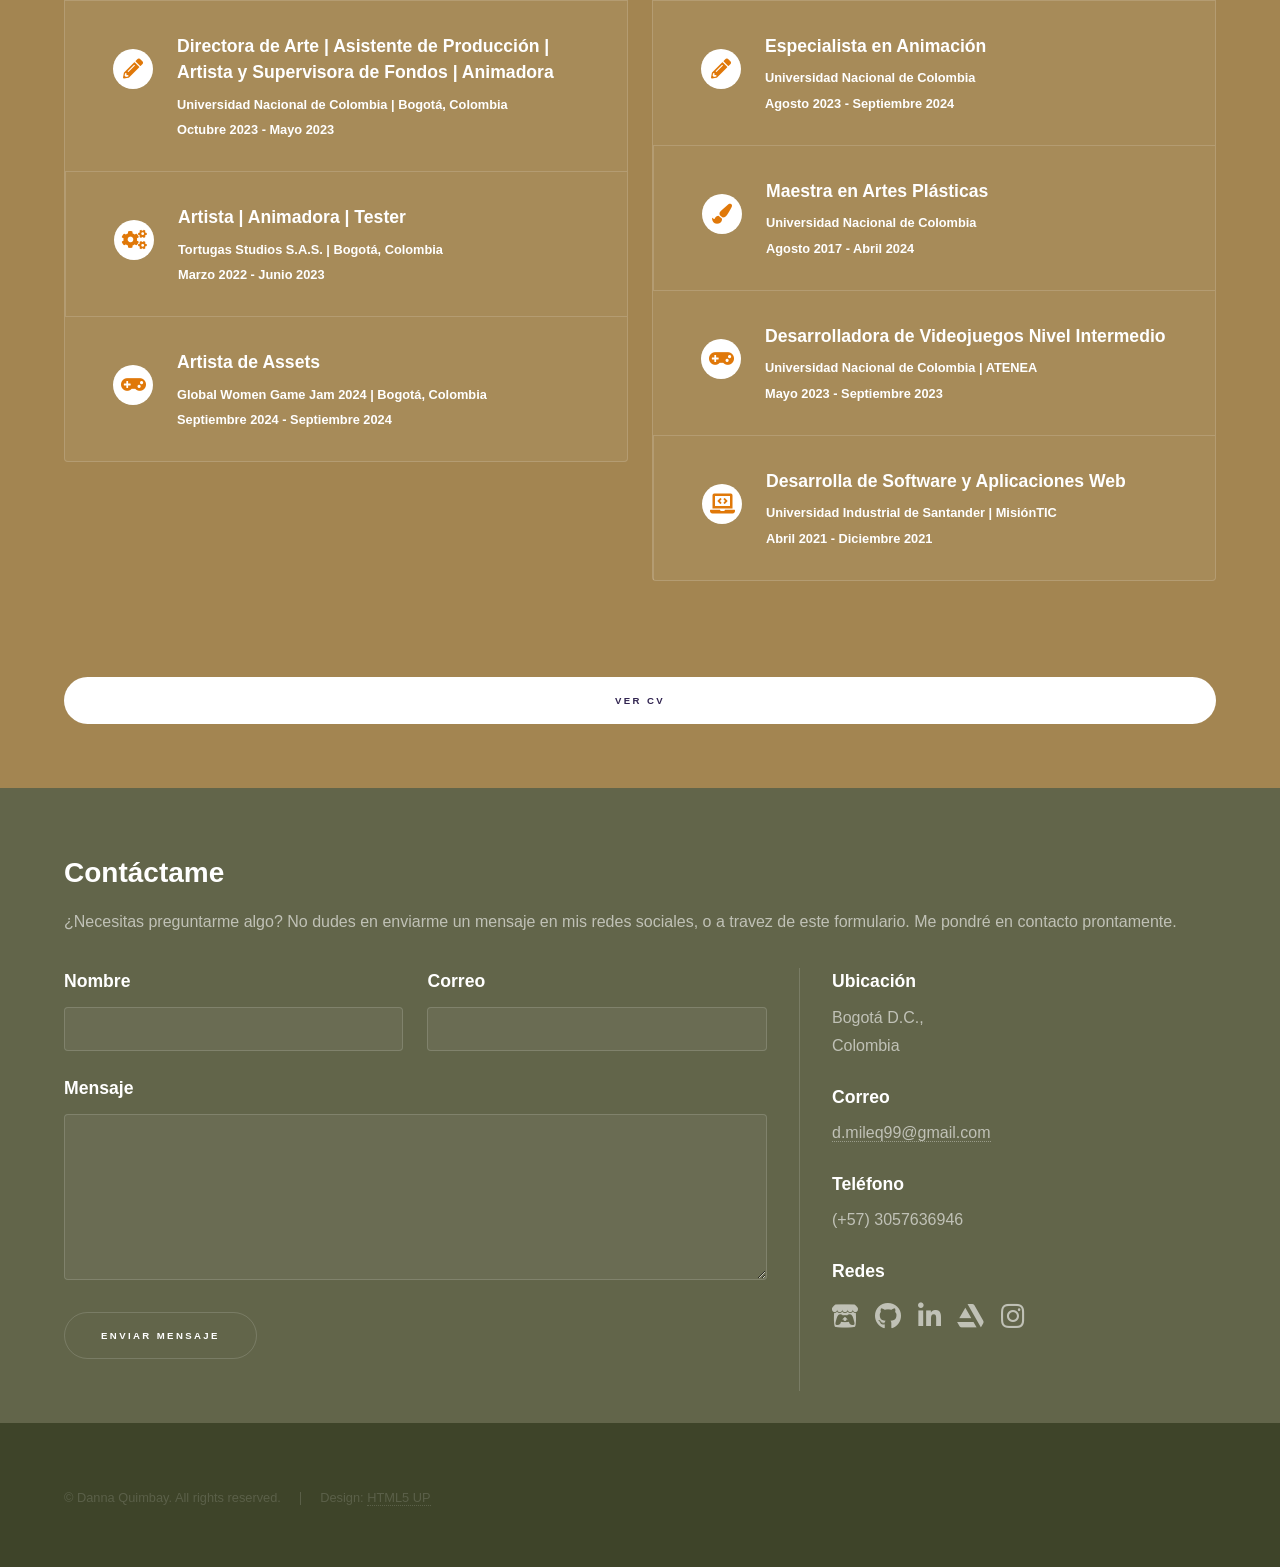
==== commit 8713ae57: "2 entradas portafolio y implementación formulario respuestas" ====
--- a/index.html
+++ b/index.html
@@ -46,7 +46,61 @@
 				<!-- One -->
 					<section id="one" class="wrapper style2 spotlights">
 						<section>
-							<a href="#" class="image"><img src="images/Screenshoot1.png" alt="" data-position="center left" /></a>
+							<a href="Ref5_Baiquimu.html" class="image"><img src="images/Baiquimu_1.jpeg" alt="" data-position="center center" /></a>
+							<div class="content">
+								<div class="row">
+									<div class="col-6 col-12-medium">
+										<h2>Baiquimu</h2>
+										<h5>2026</h5>
+										<p>Topdown 2.5D de acción en donde una brujita debe usar su limitada magia para liberar al pueblo de Baiquimu
+											de los espectros que lo atormentan. Desarrollo colaborativo para LAGS Game Jam 2026.</p>
+									</div>
+									<div class="col-6 col-12-medium">
+										<h3>Mis Aportes</h3>
+											<ul>
+												<li>Diseño de enemigos y props.</li>
+												<li>Rig y animación de personajes 2D.</li>
+												<li>Organizacion y gestión de equipo.</li>
+												<li>Implementación assets tipo billboard.</li>
+											</ul>
+									</div>
+									
+									<ul class="actions">
+										<li><a href="Ref5_Baiquimu.html" class="button primary">Más Información</a></li>
+									</ul>
+								</div>
+
+							</div>
+						</section>
+						<section>
+							<a href="Ref4_iHaveNoEnemies.html" class="image"><img src="images/IHNE_1.png" alt="" data-position="center center" /></a>
+							<div class="content">
+								<div class="row">
+									<div class="col-6 col-12-medium">
+										<h2>I Have No Enemies</h2>
+										<h5>2026</h5>
+										<p>Topdown 2D pixelart donde debes rescatar gatos de una masmorra en donde tu unica herramienta
+											es el poder de reconfortar a tus enemigos. Desarrollo colaborativo para Game Jam.</p>
+									</div>
+									<div class="col-6 col-12-medium">
+										<h3>Mis Aportes</h3>
+											<ul>
+												<li>Diseño y layout de nivel.</li>
+												<li>Integración y aplicación de Tilemap.</li>
+												<li>Diseño e implementación UI/UX.</li>
+												<li>Desarrollo de lógica de juego.</li>
+											</ul>
+									</div>
+									
+									<ul class="actions">
+										<li><a href="Ref4_iHaveNoEnemies.html" class="button primary">Más Información</a></li>
+									</ul>
+								</div>
+
+							</div>
+						</section>
+						<section>
+							<a href="Ref1_SkellyEscape.html" class="image"><img src="images/Screenshoot1.png" alt="" data-position="center left" /></a>
 							<div class="content">
 								<div class="row">
 									<div class="col-6 col-12-medium">
@@ -72,8 +126,13 @@
 
 							</div>
 						</section>
-						<section>
-							<a href="#" class="image"><img src="images/PenguinPanic_3.png" alt="" data-position="center center" /></a>
+						
+						
+						
+						<div id="content" style="display: none;">
+							<section id="test" class="wrapper style2 spotlights">
+								<section>
+							<a href="Ref2_PenguinPanic.html" class="image"><img src="images/PenguinPanic_3.png" alt="" data-position="center center" /></a>
 							<div class="content">
 								<div class="row">
 									<div class="col-6 col-12-medium">
@@ -100,7 +159,7 @@
 							</div>
 						</section>
 						<section>
-							<a href="#" class="image"><img src="images/Templo_Concept.png" alt="" data-position="center left" /></a>
+							<a href="Ref3_TaleOfTheBrokenSpell.html" class="image"><img src="images/Templo_Concept.png" alt="" data-position="center left" /></a>
 							<div class="content">
 								<div class="row">
 									<div class="col-6 col-12-medium">
@@ -124,7 +183,33 @@
 								</div>
 							</div>
 						</section>
-					</section>
+							</section>							
+						</div>
+
+							
+					</section>
+					<section id="opcSectiond" class="wrapper style1 fade-up">
+						<section class="inner">
+							<ul class="actions fit" >
+								<li><a id="toggleBtn" class="button primary">Ver más proyectos</a></li>
+								<script>
+									const btn = document.getElementById('toggleBtn');
+									const content = document.getElementById('content');
+									
+									btn.onclick = function() {
+										if (content.style.display === "none") {
+										content.style.display = "block";
+										btn.textContent = "Ver menos proyectos";
+										} else {
+										content.style.display = "none";
+										btn.textContent = "Ver más proyectos";
+										}
+									};
+								</script>	
+							</ul>
+					</section>
+					</section>
+						
 
 				<!-- Two -->
 					<section id="two" class="wrapper style3 fade-up">
@@ -242,23 +327,23 @@
 							<p>¿Necesitas preguntarme algo? No dudes en enviarme un mensaje en mis redes sociales, o a travez de este formulario. Me pondré en contacto prontamente. </p>
 							<div class="split style1">
 								<section>
-									<form method="post" action="#">
-										<div class="fields">
+								
+									<form action="https://docs.google.com/forms/u/0/d/e/1FAIpQLSfn7zaJ8Uo3iv-vh7J3IYNh7vq28KKK_1DhsVnAxUWi8GseyQ/formResponse" target="_self" method="POST" id="mG61Hd" jsmodel="TOfxwf Q91hve CEkLOc" data-shuffle-seed="-4807854499486481384" data-clean-viewform-url="https://docs.google.com/forms/d/e/1FAIpQLSfn7zaJ8Uo3iv-vh7J3IYNh7vq28KKK_1DhsVnAxUWi8GseyQ/viewform?usp=preview" data-response="%.@.]" data-dlp-data="%.@.null,false]" data-first-entry="0" data-last-entry="3" data-is-first-page="true">										<div class="fields">
 											<div class="field half">
 												<label for="name">Nombre</label>
-												<input type="text" name="name" id="name" />
+												<input type="text" name="entry.1184899273" id="name" />
 											</div>
 											<div class="field half">
 												<label for="email">Correo</label>
-												<input type="text" name="email" id="email" />
+												<input type="text" name="entry.1495615963" id="email" />
 											</div>
 											<div class="field">
 												<label for="message">Mensaje</label>
-												<textarea name="message" id="message" rows="5"></textarea>
+												<textarea name="entry.1910986904" id="message" rows="5"></textarea>
 											</div>
 										</div>
 										<ul class="actions">
-											<li><a href="" class="button disabled">Enviar Mensaje (Deshabilitado temporalmente)</a></li>
+											<li><button class="button" type="submit" href="https://milenagalindo.github.io">Enviar Mensaje</button></li>
 										</ul>
 									</form>
 								</section>
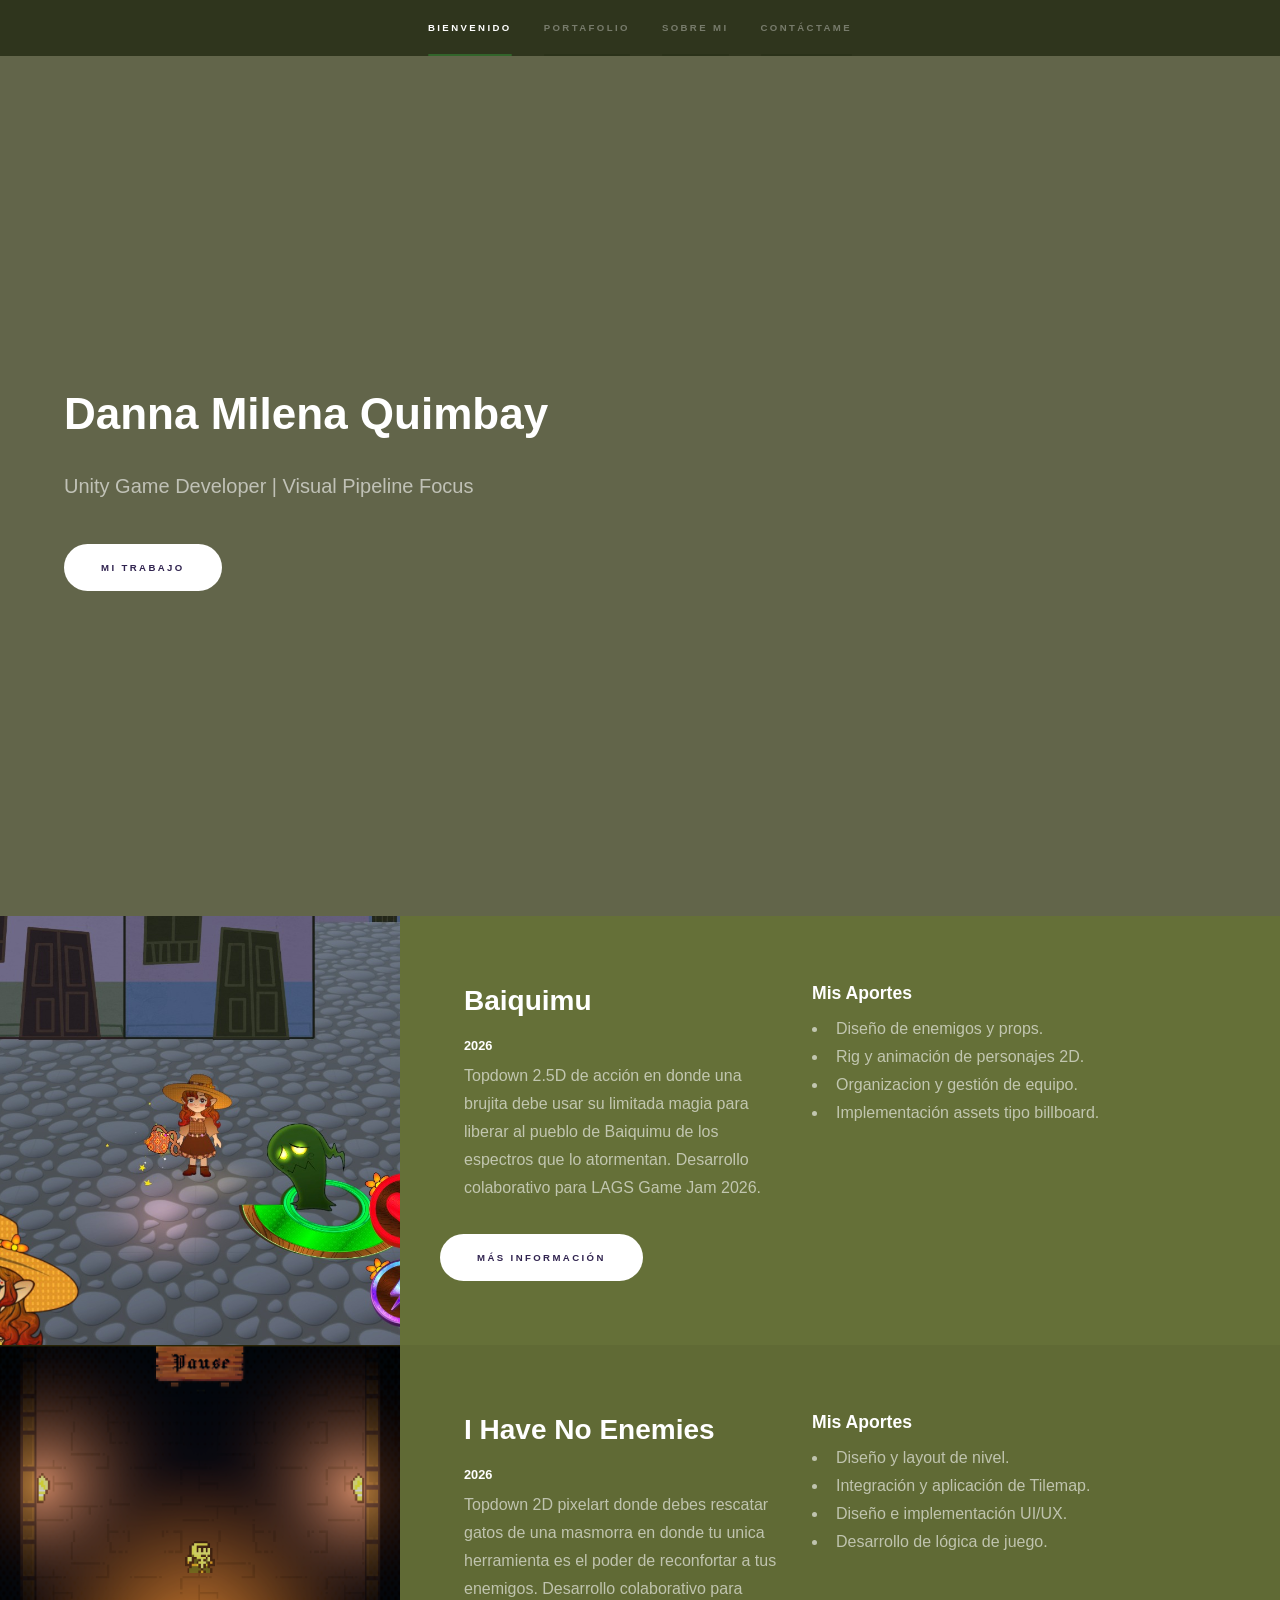
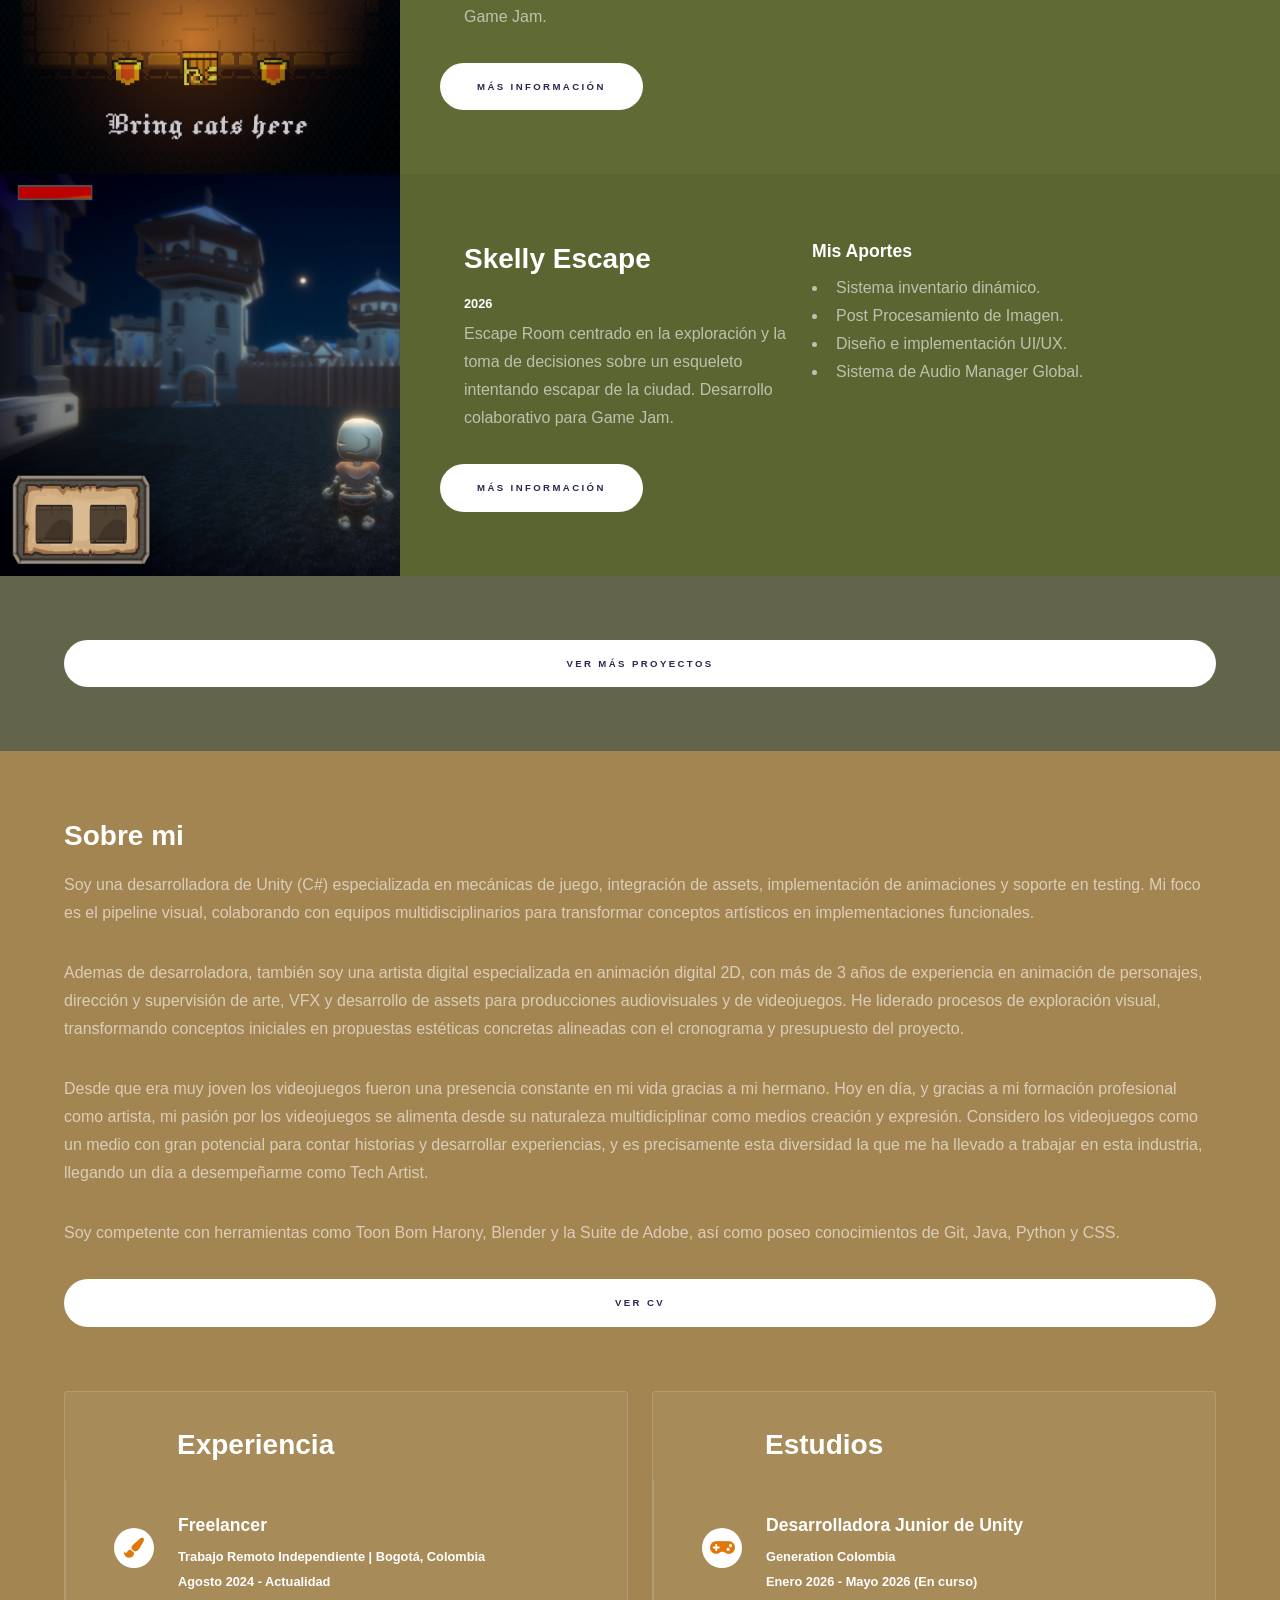
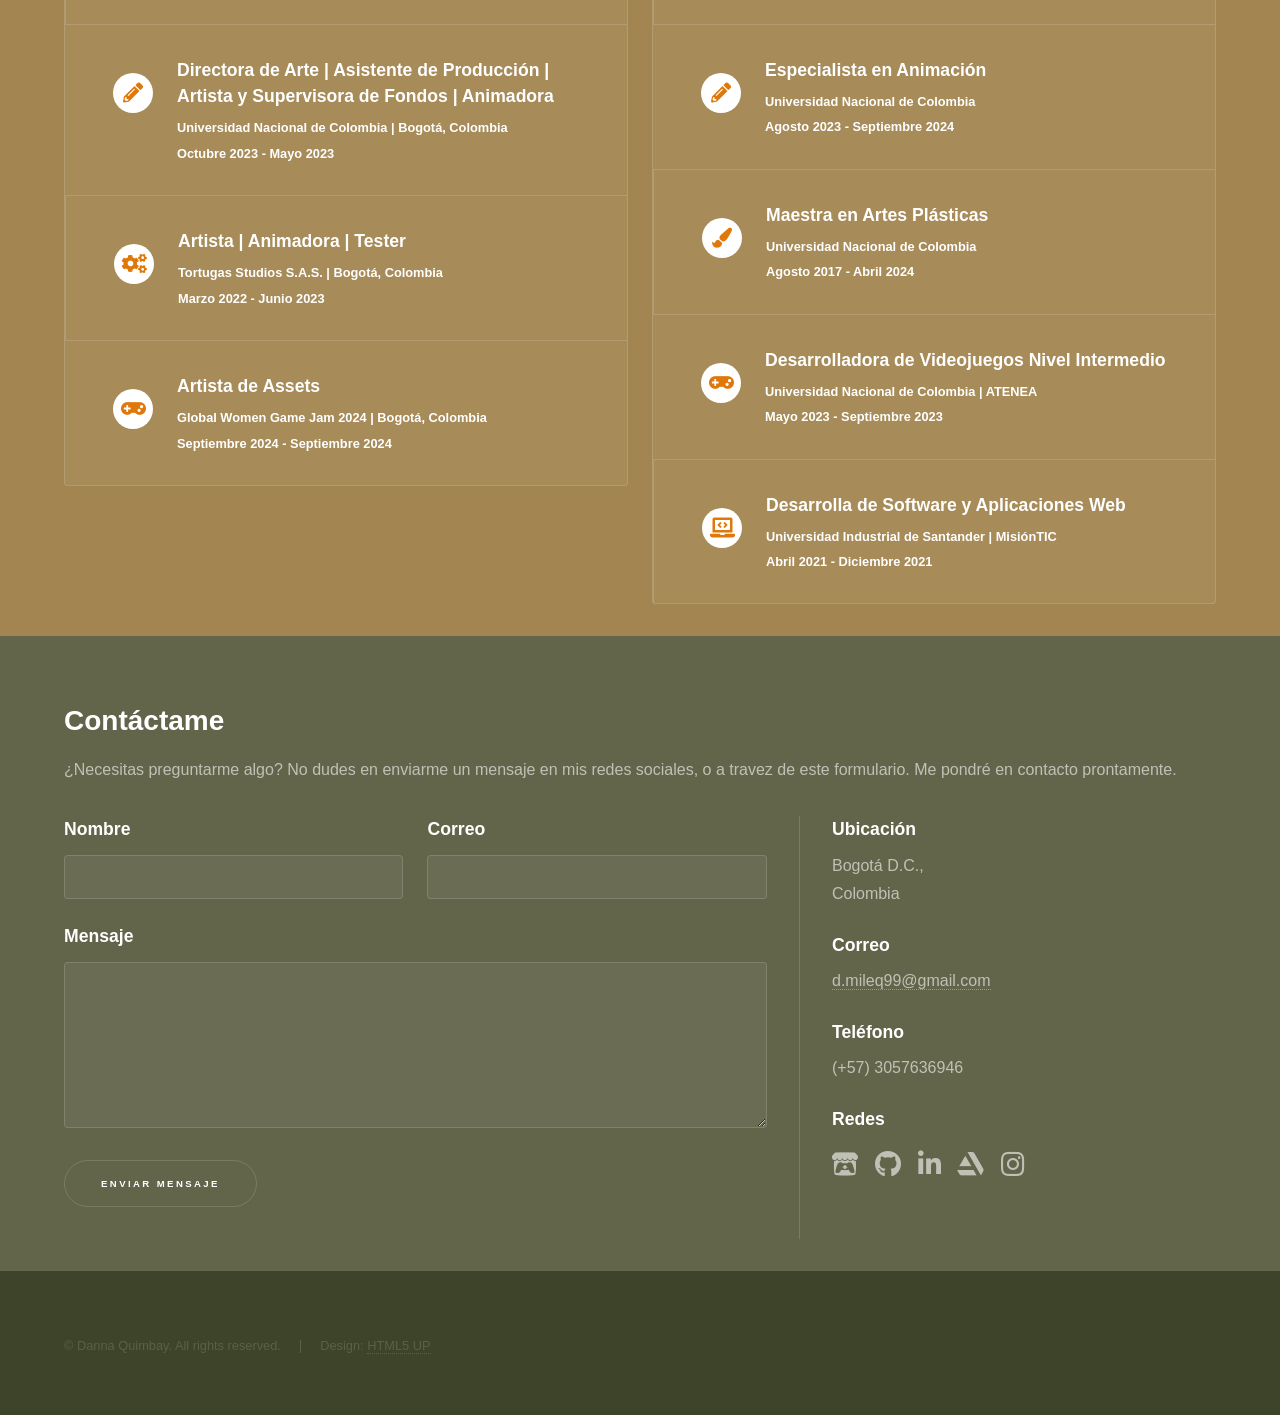
==== commit 61fe7483: "Info ultimos dos juegos" ====
--- a/index.html
+++ b/index.html
@@ -215,7 +215,8 @@
 					<section id="two" class="wrapper style3 fade-up">
 						<div class="inner">
 							<h2>Sobre mi</h2>
-							<p><span class="image left"><img src="images/PhotoPlaceholder.png" alt="" /></span> Soy una desarrolladora de Unity (C#) especializada en mecánicas de juego, integración de assets, implementación de animaciones y soporte en testing.
+							
+							<p><!--<span class="image left"><img src="images/PhotoPlaceholder.png" alt="" /></span>--> Soy una desarrolladora de Unity (C#) especializada en mecánicas de juego, integración de assets, implementación de animaciones y soporte en testing.
 								Mi foco es el pipeline visual, colaborando con equipos multidisciplinarios para transformar conceptos artísticos en implementaciones funcionales.</p>
 
 								<p>Ademas de desarroladora, también soy una artista digital especializada en animación digital 2D, con más de 3 años de experiencia en animación de personajes,
@@ -228,6 +229,11 @@
 								desempeñarme como Tech Artist.</p>
 
 								<p>Soy competente con herramientas como Toon Bom Harony, Blender y la Suite de Adobe, así como poseo conocimientos de Git, Java, Python y CSS.</p>
+								<section class="inner">
+							<ul class="actions fit" >
+								<li><a href="QuimbayDanna_CV_2026v2.pdf" download="QuimbayDanna_CV_2026v2" class="button primary">Ver CV</a></li>
+							</ul>
+						</section>
 							<div class="row">
 								<div class="col-6 col-12-medium">
 									<p></p>
@@ -313,11 +319,7 @@
 							</div>
 																				
 						</div>
-						<section class="inner">
-							<ul class="actions fit" >
-								<li><a href="QuimbayDanna_CV_2026v2.pdf" download="QuimbayDanna_CV_2026v2" class="button primary">Ver CV</a></li>
-							</ul>
-						</section>	
+							
 					</section>
 
 				<!-- Three -->
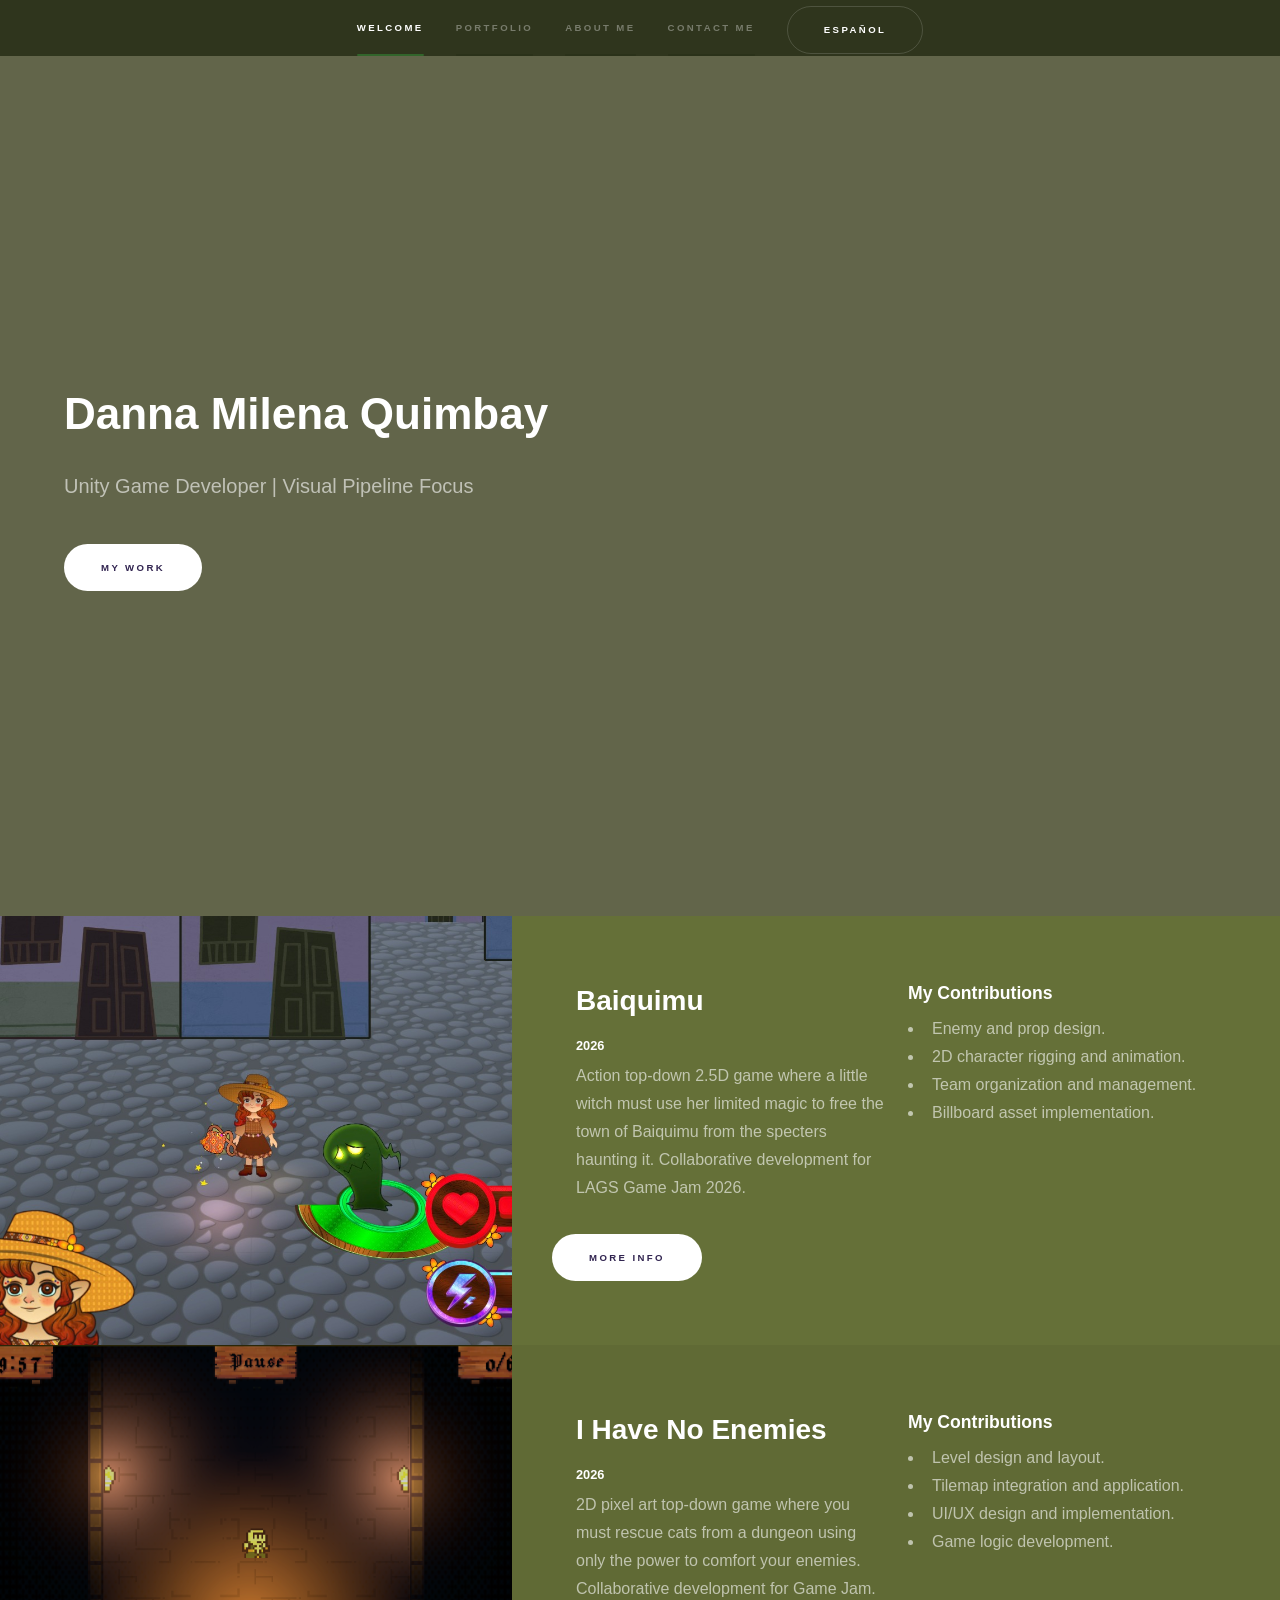
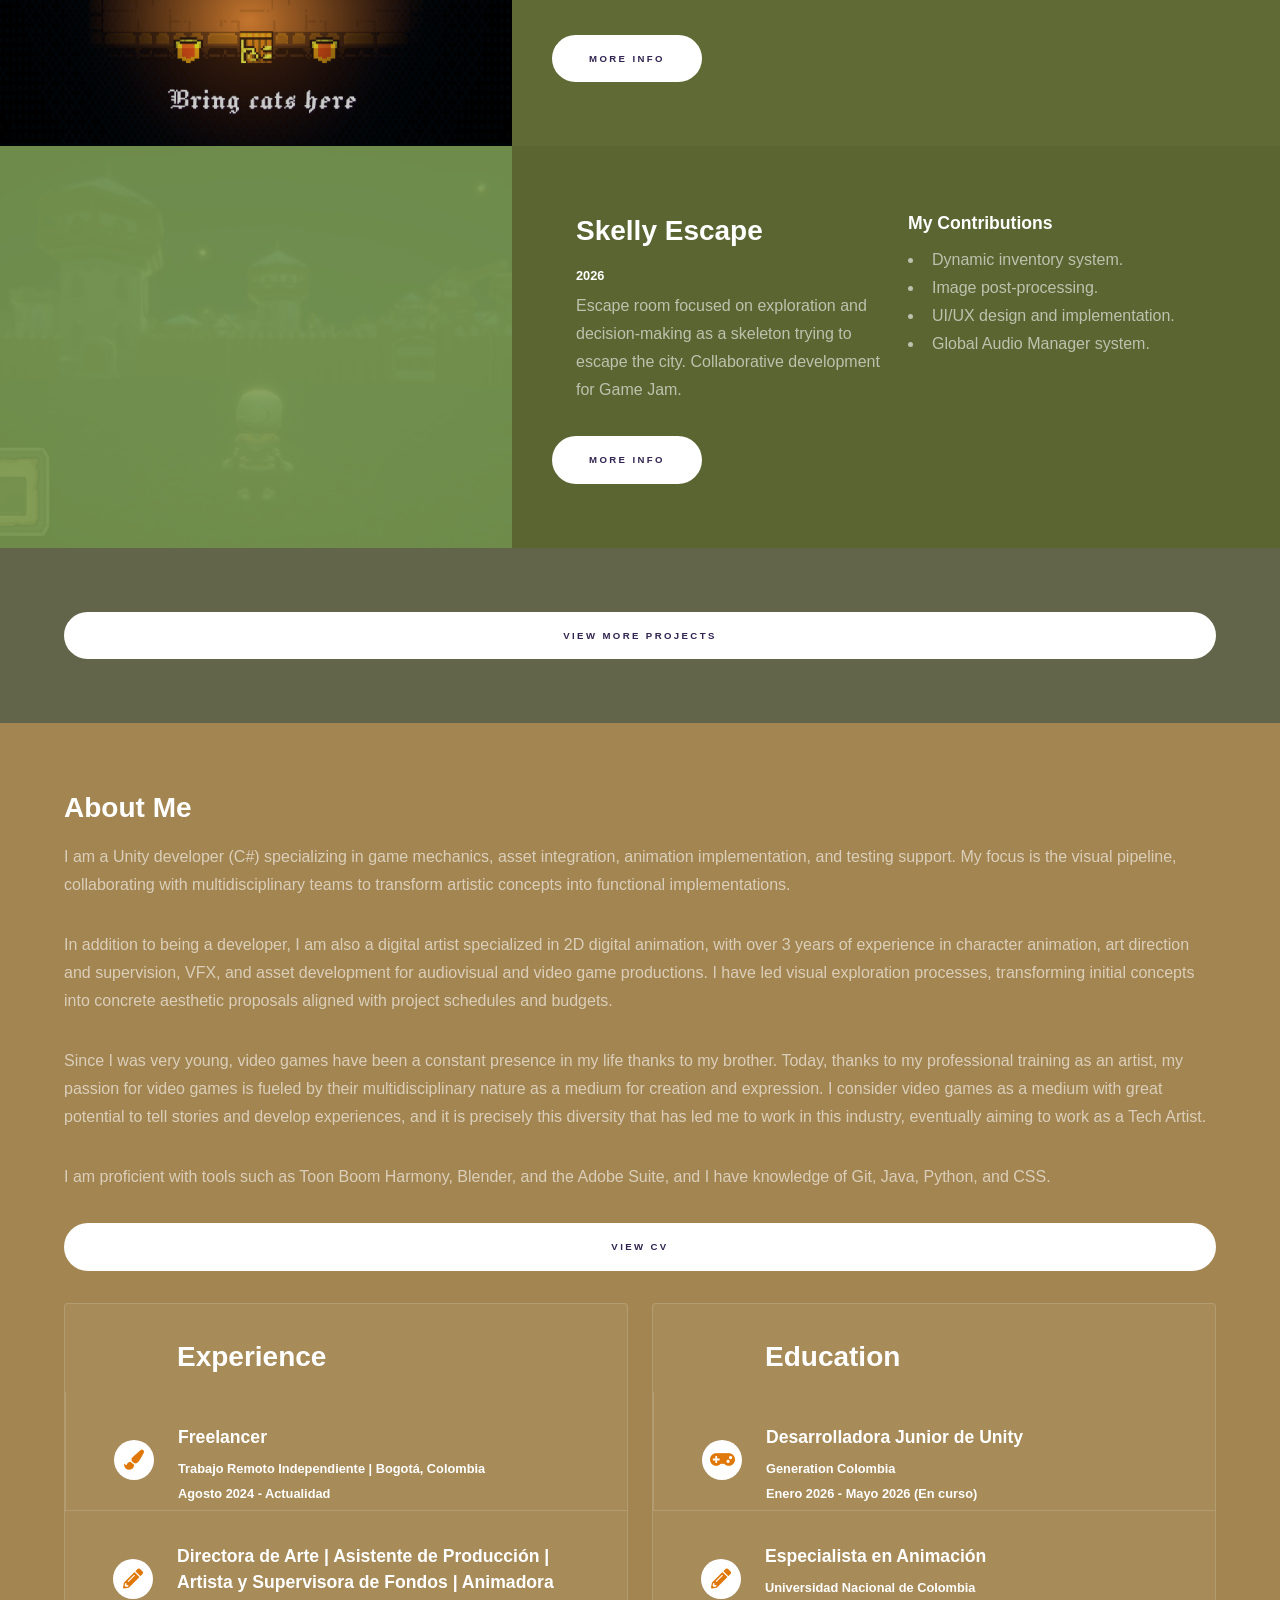
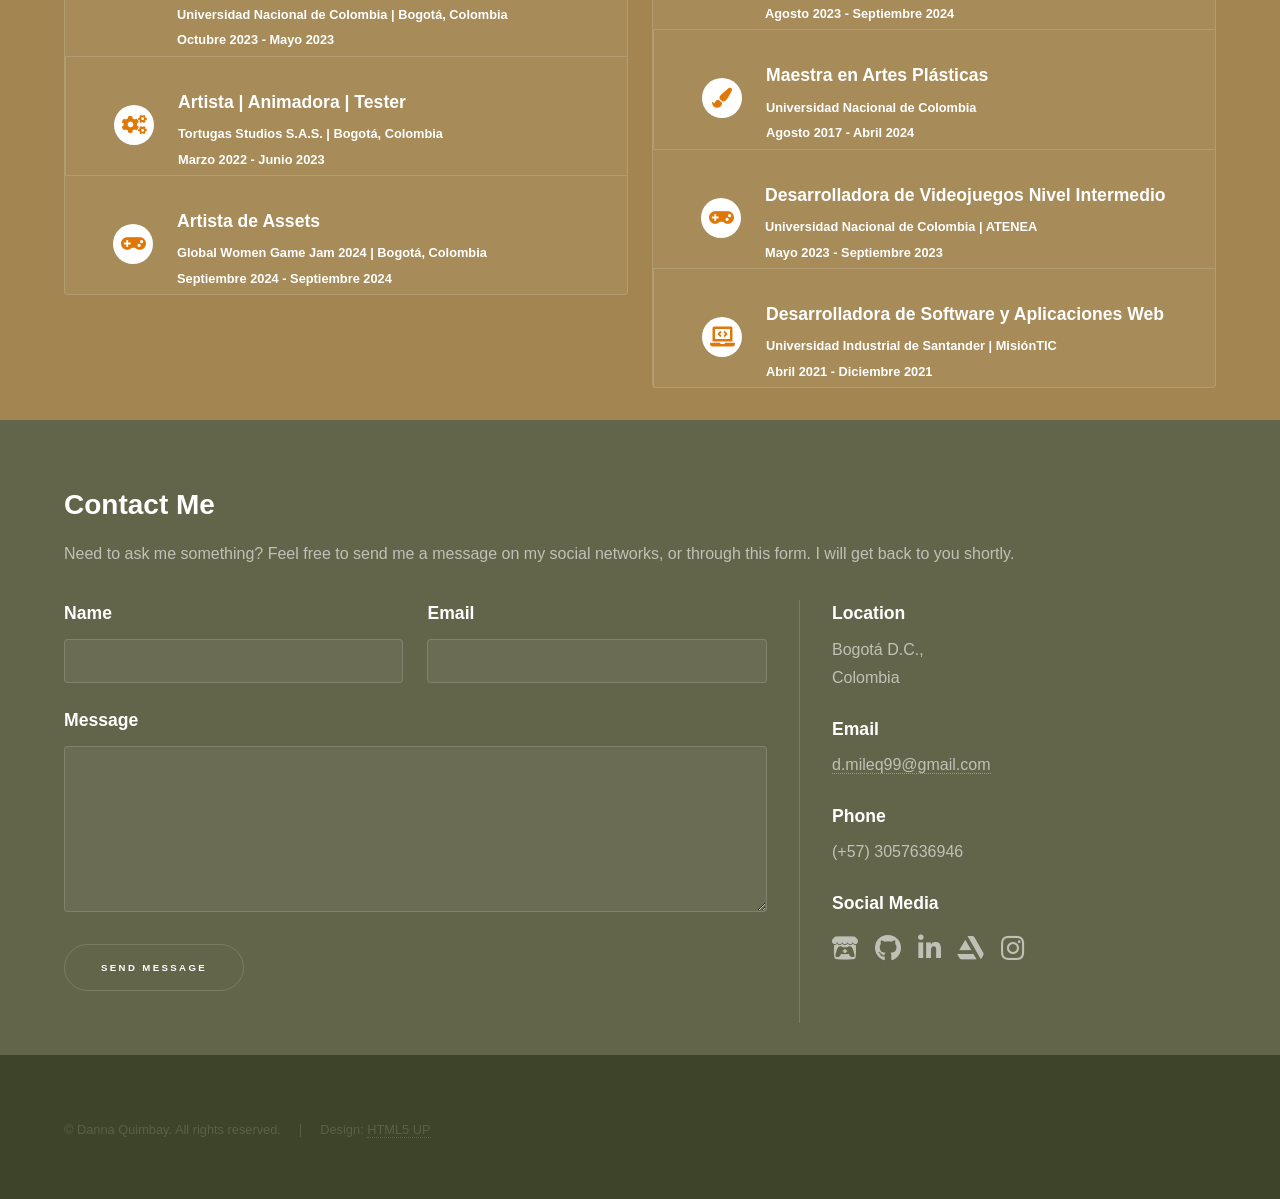
==== commit b9956dd5: "Idioma y ajustes imagenes" ====
--- a/index.html
+++ b/index.html
@@ -20,10 +20,11 @@
 				<div class="inner">
 					<nav>
 						<ul>
-							<li><a href="#intro">Bienvenido</a></li>
-							<li><a href="#one">Portafolio</a></li>
-							<li><a href="#two">Sobre Mi</a></li>
-							<li><a href="#three">Contáctame</a></li>
+							<li><a href="#intro" data-key="nav_welcome">Bienvenido</a></li>
+							<li><a href="#one" data-key="nav_portfolio">Portafolio</a></li>
+							<li><a href="#two" data-key="nav_about">Sobre Mi</a></li>
+							<li><a href="#three" data-key="nav_contact">Contáctame</a></li>
+							<li><button onclick="toggleLanguage()" id="langButton">English</button></li>
 						</ul>
 					</nav>
 				</div>
@@ -36,343 +37,296 @@
 					<section id="intro" class="wrapper style1 fullscreen fade-up">
 						<div class="inner">
 							<h1>Danna Milena Quimbay</h1>
-							<p>Unity Game Developer | Visual Pipeline Focus </p>
+							<p data-key="job_role">Unity Game Developer | Visual Pipeline Focus</p>
 							<ul class="actions">
-								<li><a href="#one" class="button scrolly primary">Mi Trabajo</a></li>
+								<li><a href="#one" class="button scrolly primary" data-key="my_work">Mi Trabajo</a></li>
 							</ul>
 						</div>
 					</section>
 
-				<!-- One -->
+				<!-- One - Portafolio -->
 					<section id="one" class="wrapper style2 spotlights">
 						<section>
 							<a href="Ref5_Baiquimu.html" class="image"><img src="images/Baiquimu_1.jpeg" alt="" data-position="center center" /></a>
 							<div class="content">
 								<div class="row">
 									<div class="col-6 col-12-medium">
-										<h2>Baiquimu</h2>
+										<h2 data-key="proj1_title">Baiquimu</h2>
 										<h5>2026</h5>
-										<p>Topdown 2.5D de acción en donde una brujita debe usar su limitada magia para liberar al pueblo de Baiquimu
-											de los espectros que lo atormentan. Desarrollo colaborativo para LAGS Game Jam 2026.</p>
+										<p data-key="proj1_desc">Topdown 2.5D de acción en donde una brujita debe usar su limitada magia para liberar al pueblo de Baiquimu de los espectros que lo atormentan. Desarrollo colaborativo para LAGS Game Jam 2026.</p>
 									</div>
 									<div class="col-6 col-12-medium">
-										<h3>Mis Aportes</h3>
-											<ul>
-												<li>Diseño de enemigos y props.</li>
-												<li>Rig y animación de personajes 2D.</li>
-												<li>Organizacion y gestión de equipo.</li>
-												<li>Implementación assets tipo billboard.</li>
-											</ul>
-									</div>
-									
+										<h3 data-key="proj1_contrib_title">Mis Aportes</h3>
+										<ul>
+											<li data-key="proj1_contrib1">Diseño de enemigos y props.</li>
+											<li data-key="proj1_contrib2">Rig y animación de personajes 2D.</li>
+											<li data-key="proj1_contrib3">Organización y gestión de equipo.</li>
+											<li data-key="proj1_contrib4">Implementación assets tipo billboard.</li>
+										</ul>
+									</div>
 									<ul class="actions">
-										<li><a href="Ref5_Baiquimu.html" class="button primary">Más Información</a></li>
+										<li><a href="Ref5_Baiquimu.html" class="button primary" data-key="more_info">Más Información</a></li>
 									</ul>
 								</div>
-
 							</div>
 						</section>
+						
 						<section>
 							<a href="Ref4_iHaveNoEnemies.html" class="image"><img src="images/IHNE_1.png" alt="" data-position="center center" /></a>
 							<div class="content">
 								<div class="row">
 									<div class="col-6 col-12-medium">
-										<h2>I Have No Enemies</h2>
+										<h2 data-key="proj2_title">I Have No Enemies</h2>
 										<h5>2026</h5>
-										<p>Topdown 2D pixelart donde debes rescatar gatos de una masmorra en donde tu unica herramienta
-											es el poder de reconfortar a tus enemigos. Desarrollo colaborativo para Game Jam.</p>
+										<p data-key="proj2_desc">Topdown 2D pixelart donde debes rescatar gatos de una masmorra en donde tu única herramienta es el poder de reconfortar a tus enemigos. Desarrollo colaborativo para Game Jam.</p>
 									</div>
 									<div class="col-6 col-12-medium">
-										<h3>Mis Aportes</h3>
-											<ul>
-												<li>Diseño y layout de nivel.</li>
-												<li>Integración y aplicación de Tilemap.</li>
-												<li>Diseño e implementación UI/UX.</li>
-												<li>Desarrollo de lógica de juego.</li>
-											</ul>
-									</div>
-									
+										<h3 data-key="proj2_contrib_title">Mis Aportes</h3>
+										<ul>
+											<li data-key="proj2_contrib1">Diseño y layout de nivel.</li>
+											<li data-key="proj2_contrib2">Integración y aplicación de Tilemap.</li>
+											<li data-key="proj2_contrib3">Diseño e implementación UI/UX.</li>
+											<li data-key="proj2_contrib4">Desarrollo de lógica de juego.</li>
+										</ul>
+									</div>
 									<ul class="actions">
-										<li><a href="Ref4_iHaveNoEnemies.html" class="button primary">Más Información</a></li>
-									</ul>
-								</div>
-
-							</div>
-						</section>
-						<section>
-							<a href="Ref1_SkellyEscape.html" class="image"><img src="images/Screenshoot1.png" alt="" data-position="center left" /></a>
-							<div class="content">
-								<div class="row">
-									<div class="col-6 col-12-medium">
-										<h2>Skelly Escape</h2>
-										<h5>2026</h5>
-										<p>Escape Room centrado en la exploración y la toma de decisiones sobre un esqueleto
-									 intentando escapar de la ciudad. Desarrollo colaborativo para Game Jam.</p>
-									</div>
-									<div class="col-6 col-12-medium">
-										<h3>Mis Aportes</h3>
-											<ul>
-												<li>Sistema inventario dinámico.</li>
-												<li>Post Procesamiento de Imagen.</li>
-												<li>Diseño e implementación UI/UX.</li>
-												<li>Sistema de Audio Manager Global.</li>
-											</ul>
-									</div>
-									
-									<ul class="actions">
-										<li><a href="Ref1_SkellyEscape.html" class="button primary">Más Información</a></li>
-									</ul>
-								</div>
-
-							</div>
-						</section>
-						
-						
-						
-						<div id="content" style="display: none;">
-							<section id="test" class="wrapper style2 spotlights">
-								<section>
-							<a href="Ref2_PenguinPanic.html" class="image"><img src="images/PenguinPanic_3.png" alt="" data-position="center center" /></a>
-							<div class="content">
-								<div class="row">
-									<div class="col-6 col-12-medium">
-										<h2>Penguin Panic</h2>
-										<h5>2026</h5>
-										<p>Videojuego 3D inspirado en Crash Bash y Mario Party. Controla a un pingüino y evitar caer al vacio. Estética
-											inspirada por Don't Starve y Paper Mario.
-										</p>
-									</div>
-									<div class="col-6 col-12-medium">
-										<h3>Mis Aportes</h3>
-											<ul>
-												<li>Arte y animaciones 2D .</li>
-												<li>Sitema PowerUps aplicable a jugador y enemigos.</li>
-												<li>Diseño e implementación menús.</li>
-												<li>Implementación VFX (particuladores) y SFX.</li>
-											</ul>
-									</div>
-									
-									<ul class="actions">
-										<li><a href="Ref2_PenguinPanic.html" class="button primary">Más Información</a></li>
+										<li><a href="Ref4_iHaveNoEnemies.html" class="button primary" data-key="more_info">Más Información</a></li>
 									</ul>
 								</div>
 							</div>
 						</section>
+						
 						<section>
-							<a href="Ref3_TaleOfTheBrokenSpell.html" class="image"><img src="images/Templo_Concept.png" alt="" data-position="center left" /></a>
+							<a href="Ref1_SkellyEscape.html" class="image"><img src="images/Screenshoot1.png" alt="" data-position="center center" /></a>
 							<div class="content">
 								<div class="row">
 									<div class="col-6 col-12-medium">
-										<h2>The Tale of the Broken Spell</h2>
-										<h5>2024</h5>
-										<p>Plataformer 2D donde cambiaras entre realidades para escapar un echizo roto.
-										Desarrollo colaborativo para Game Jam.</p>
+										<h2 data-key="proj3_title">Skelly Escape</h2>
+										<h5>2026</h5>
+										<p data-key="proj3_desc">Escape Room centrado en la exploración y la toma de decisiones sobre un esqueleto intentando escapar de la ciudad. Desarrollo colaborativo para Game Jam.</p>
 									</div>
 									<div class="col-6 col-12-medium">
-										<h3>Mis Aportes</h3>
-											<ul>
-												<li>Assets tipo Pixel Art.</li>
-												<li>Diseño de 100+ assets.</li>
-												<li>Organización atlas de texturas.</li>
-											</ul>
-									</div>
-									
+										<h3 data-key="proj3_contrib_title">Mis Aportes</h3>
+										<ul>
+											<li data-key="proj3_contrib1">Sistema inventario dinámico.</li>
+											<li data-key="proj3_contrib2">Post Procesamiento de Imagen.</li>
+											<li data-key="proj3_contrib3">Diseño e implementación UI/UX.</li>
+											<li data-key="proj3_contrib4">Sistema de Audio Manager Global.</li>
+										</ul>
+									</div>
 									<ul class="actions">
-										<li><a href="Ref3_TaleOfTheBrokenSpell.html" class="button primary	">Más Información</a></li>
+										<li><a href="Ref1_SkellyEscape.html" class="button primary" data-key="more_info">Más Información</a></li>
 									</ul>
 								</div>
 							</div>
 						</section>
-							</section>							
+						
+						<!-- Proyectos adicionales (ocultos inicialmente) -->
+						<div id="content" style="display: none;">
+							<section class="wrapper style2 spotlights">
+								<section>
+									<a href="Ref2_PenguinPanic.html" class="image"><img src="images/PenguinPanic_3.png" alt="" data-position="center center" /></a>
+									<div class="content">
+										<div class="row">
+											<div class="col-6 col-12-medium">
+												<h2 data-key="proj4_title">Penguin Panic</h2>
+												<h5>2026</h5>
+												<p data-key="proj4_desc">Videojuego 3D inspirado en Crash Bash y Mario Party. Controla a un pingüino y evitar caer al vacío. Estética inspirada por Don't Starve y Paper Mario.</p>
+											</div>
+											<div class="col-6 col-12-medium">
+												<h3 data-key="proj4_contrib_title">Mis Aportes</h3>
+												<ul>
+													<li data-key="proj4_contrib1">Arte y animaciones 2D.</li>
+													<li data-key="proj4_contrib2">Sistema PowerUps aplicable a jugador y enemigos.</li>
+													<li data-key="proj4_contrib3">Diseño e implementación menús.</li>
+													<li data-key="proj4_contrib4">Implementación VFX (particuladores) y SFX.</li>
+												</ul>
+											</div>
+											<ul class="actions">
+												<li><a href="Ref2_PenguinPanic.html" class="button primary" data-key="more_info">Más Información</a></li>
+											</ul>
+										</div>
+									</div>
+								</section>
+								
+								<section>
+									<a href="Ref3_TaleOfTheBrokenSpell.html" class="image"><img src="images/Templo_Concept.png" alt="" data-position="center left" /></a>
+									<div class="content">
+										<div class="row">
+											<div class="col-6 col-12-medium">
+												<h2 data-key="proj5_title">The Tale of the Broken Spell</h2>
+												<h5>2024</h5>
+												<p data-key="proj5_desc">Plataformer 2D donde cambiarás entre realidades para escapar de un hechizo roto. Desarrollo colaborativo para Game Jam.</p>
+											</div>
+											<div class="col-6 col-12-medium">
+												<h3 data-key="proj5_contrib_title">Mis Aportes</h3>
+												<ul>
+													<li data-key="proj5_contrib1">Assets tipo Pixel Art.</li>
+													<li data-key="proj5_contrib2">Diseño de 100+ assets.</li>
+													<li data-key="proj5_contrib3">Organización atlas de texturas.</li>
+												</ul>
+											</div>
+											<ul class="actions">
+												<li><a href="Ref3_TaleOfTheBrokenSpell.html" class="button primary" data-key="more_info">Más Información</a></li>
+											</ul>
+										</div>
+									</div>
+								</section>
+							</section>
 						</div>
-
-							
 					</section>
+					
+					<!-- Botón toggle proyectos -->
 					<section id="opcSectiond" class="wrapper style1 fade-up">
 						<section class="inner">
-							<ul class="actions fit" >
-								<li><a id="toggleBtn" class="button primary">Ver más proyectos</a></li>
-								<script>
-									const btn = document.getElementById('toggleBtn');
-									const content = document.getElementById('content');
-									
-									btn.onclick = function() {
-										if (content.style.display === "none") {
-										content.style.display = "block";
-										btn.textContent = "Ver menos proyectos";
-										} else {
-										content.style.display = "none";
-										btn.textContent = "Ver más proyectos";
-										}
-									};
-								</script>	
+							<ul class="actions fit">
+								<li><a id="toggleBtn" class="button primary" data-key="view_more">Ver más proyectos</a></li>
 							</ul>
+						</section>
 					</section>
-					</section>
-						
-
-				<!-- Two -->
+
+				<!-- Two - Sobre Mi -->
 					<section id="two" class="wrapper style3 fade-up">
 						<div class="inner">
-							<h2>Sobre mi</h2>
+							<h2 data-key="about_title">Sobre mi</h2>
 							
-							<p><!--<span class="image left"><img src="images/PhotoPlaceholder.png" alt="" /></span>--> Soy una desarrolladora de Unity (C#) especializada en mecánicas de juego, integración de assets, implementación de animaciones y soporte en testing.
-								Mi foco es el pipeline visual, colaborando con equipos multidisciplinarios para transformar conceptos artísticos en implementaciones funcionales.</p>
-
-								<p>Ademas de desarroladora, también soy una artista digital especializada en animación digital 2D, con más de 3 años de experiencia en animación de personajes,
-								dirección y supervisión de arte, VFX y desarrollo de assets para producciones audiovisuales y de videojuegos. He liderado procesos de exploración visual,
-								transformando conceptos iniciales en propuestas estéticas concretas alineadas con el cronograma y presupuesto del proyecto.</p>
-
-								<p>Desde que era muy joven los videojuegos fueron una presencia constante en mi vida gracias a mi hermano. Hoy en día, y gracias a mi formación profesional como artista,
-								mi pasión por los videojuegos se alimenta desde su naturaleza multidiciplinar como medios creación y expresión. Considero los videojuegos como un medio con gran potencial
-								para contar historias y desarrollar experiencias, y es precisamente esta diversidad la que me ha llevado a trabajar en esta industria, llegando un día a
-								desempeñarme como Tech Artist.</p>
-
-								<p>Soy competente con herramientas como Toon Bom Harony, Blender y la Suite de Adobe, así como poseo conocimientos de Git, Java, Python y CSS.</p>
-								<section class="inner">
-							<ul class="actions fit" >
-								<li><a href="QuimbayDanna_CV_2026v2.pdf" download="QuimbayDanna_CV_2026v2" class="button primary">Ver CV</a></li>
-							</ul>
-						</section>
+							<p data-key="about_text1">Soy una desarrolladora de Unity (C#) especializada en mecánicas de juego, integración de assets, implementación de animaciones y soporte en testing. Mi foco es el pipeline visual, colaborando con equipos multidisciplinarios para transformar conceptos artísticos en implementaciones funcionales.</p>
+
+							<p data-key="about_text2">Además de desarrolladora, también soy una artista digital especializada en animación digital 2D, con más de 3 años de experiencia en animación de personajes, dirección y supervisión de arte, VFX y desarrollo de assets para producciones audiovisuales y de videojuegos. He liderado procesos de exploración visual, transformando conceptos iniciales en propuestas estéticas concretas alineadas con el cronograma y presupuesto del proyecto.</p>
+
+							<p data-key="about_text3">Desde que era muy joven los videojuegos fueron una presencia constante en mi vida gracias a mi hermano. Hoy en día, y gracias a mi formación profesional como artista, mi pasión por los videojuegos se alimenta desde su naturaleza multidisciplinar como medio de creación y expresión. Considero los videojuegos como un medio con gran potencial para contar historias y desarrollar experiencias, y es precisamente esta diversidad la que me ha llevado a trabajar en esta industria, llegando un día a desempeñarme como Tech Artist.</p>
+
+							<p data-key="about_text4">Soy competente con herramientas como Toon Boom Harmony, Blender y la Suite de Adobe, así como poseo conocimientos de Git, Java, Python y CSS.</p>
+							
+							<section class="inner">
+								<ul class="actions fit">
+									<li><a href="QuimbayDanna_CV_2026v2.pdf" download="QuimbayDanna_CV_2026v2" class="button primary" data-key="download_cv">Ver CV</a></li>
+								</ul>
+							</section>
+							
 							<div class="row">
 								<div class="col-6 col-12-medium">
-									<p></p>
 									<div class="features">									
 										<section>
-											<h2>Experiencia</h2>
+											<h2 data-key="experience_title">Experiencia</h2>
 										</section>							
 										<section>
 											<span class="icon solid major fa-paint-brush"></span>
 											<h3>Freelancer</h3>
 											<h5>Trabajo Remoto Independiente | Bogotá, Colombia</h5>
 											<h5>Agosto 2024 - Actualidad</h5>
-											<p></p>
 										</section>
 										<section>
 											<span class="icon solid major fa-pencil-alt"></span>									
 											<h3>Directora de Arte | Asistente de Producción | Artista y Supervisora de Fondos | Animadora</h3>
 											<h5>Universidad Nacional de Colombia | Bogotá, Colombia</h5>
 											<h5>Octubre 2023 - Mayo 2023</h5>
-											<p></p>
 										</section>
 										<section>
 											<span class="icon solid major fa-cogs"></span>
 											<h3>Artista | Animadora | Tester</h3>
 											<h5>Tortugas Studios S.A.S. | Bogotá, Colombia</h5>
 											<h5>Marzo 2022 - Junio 2023</h5>
-											<p></p>
 										</section>								
 										<section>
 											<span class="icon solid major fa-gamepad"></span>
 											<h3>Artista de Assets</h3>
 											<h5>Global Women Game Jam 2024 | Bogotá, Colombia</h5>
 											<h5>Septiembre 2024 - Septiembre 2024</h5>
-											<p></p>
 										</section>									
 									</div>
 								</div>
 								
 								<div class="col-6 col-12-medium">
-									<p></p>
 									<div class="features">	
 										<section>
-											<h2>Estudios</h2>
+											<h2 data-key="education_title">Estudios</h2>
 										</section>
 										<section>
 											<span class="icon solid major fa-gamepad"></span>
 											<h3>Desarrolladora Junior de Unity</h3>
 											<h5>Generation Colombia</h5>
 											<h5>Enero 2026 - Mayo 2026 (En curso)</h5>
-											<p></p>
 										</section>
 										<section>
 											<span class="icon solid major fa-pencil-alt"></span>
 											<h3>Especialista en Animación</h3>
 											<h5>Universidad Nacional de Colombia</h5>
 											<h5>Agosto 2023 - Septiembre 2024</h5>
-											<p></p>
 										</section>							
 										<section>
 											<span class="icon solid major fa-paint-brush"></span>
 											<h3>Maestra en Artes Plásticas</h3>
 											<h5>Universidad Nacional de Colombia</h5>
 											<h5>Agosto 2017 - Abril 2024</h5>
-											<p></p>
 										</section>
 										<section>
 											<span class="icon solid major fa-gamepad"></span>
 											<h3>Desarrolladora de Videojuegos Nivel Intermedio</h3>
 											<h5>Universidad Nacional de Colombia | ATENEA</h5>
 											<h5>Mayo 2023 - Septiembre 2023</h5>
-											<p></p>
 										</section>
 										<section>
 											<span class="icon solid major fa-laptop-code"></span>
-											<h3>Desarrolla de Software y Aplicaciones Web</h3>
+											<h3>Desarrolladora de Software y Aplicaciones Web</h3>
 											<h5>Universidad Industrial de Santander | MisiónTIC</h5>
 											<h5>Abril 2021 - Diciembre 2021</h5>
-											<p></p>
 										</section>
 									</div>
 								</div>
-								
-							</div>
-																				
+							</div>																				
 						</div>
-							
 					</section>
 
-				<!-- Three -->
+				<!-- Three - Contacto -->
 					<section id="three" class="wrapper style1 fade-up">
 						<div class="inner">
-							<h2>Contáctame</h2>
-							<p>¿Necesitas preguntarme algo? No dudes en enviarme un mensaje en mis redes sociales, o a travez de este formulario. Me pondré en contacto prontamente. </p>
+							<h2 data-key="contact_title">Contáctame</h2>
+							<p data-key="contact_desc">¿Necesitas preguntarme algo? No dudes en enviarme un mensaje en mis redes sociales, o a través de este formulario. Me pondré en contacto prontamente.</p>
 							<div class="split style1">
 								<section>
-								
-									<form action="https://docs.google.com/forms/u/0/d/e/1FAIpQLSfn7zaJ8Uo3iv-vh7J3IYNh7vq28KKK_1DhsVnAxUWi8GseyQ/formResponse" target="_self" method="POST" id="mG61Hd" jsmodel="TOfxwf Q91hve CEkLOc" data-shuffle-seed="-4807854499486481384" data-clean-viewform-url="https://docs.google.com/forms/d/e/1FAIpQLSfn7zaJ8Uo3iv-vh7J3IYNh7vq28KKK_1DhsVnAxUWi8GseyQ/viewform?usp=preview" data-response="%.@.]" data-dlp-data="%.@.null,false]" data-first-entry="0" data-last-entry="3" data-is-first-page="true">										<div class="fields">
+									<form action="https://docs.google.com/forms/u/0/d/e/1FAIpQLSfn7zaJ8Uo3iv-vh7J3IYNh7vq28KKK_1DhsVnAxUWi8GseyQ/formResponse" target="_self" method="POST" id="mG61Hd">
+										<div class="fields">
 											<div class="field half">
-												<label for="name">Nombre</label>
+												<label for="name" data-key="form_name">Nombre</label>
 												<input type="text" name="entry.1184899273" id="name" />
 											</div>
 											<div class="field half">
-												<label for="email">Correo</label>
+												<label for="email" data-key="form_email">Correo</label>
 												<input type="text" name="entry.1495615963" id="email" />
 											</div>
 											<div class="field">
-												<label for="message">Mensaje</label>
+												<label for="message" data-key="form_message">Mensaje</label>
 												<textarea name="entry.1910986904" id="message" rows="5"></textarea>
 											</div>
 										</div>
 										<ul class="actions">
-											<li><button class="button" type="submit" href="https://milenagalindo.github.io">Enviar Mensaje</button></li>
+											<li><button class="button" type="submit" data-key="form_submit">Enviar Mensaje</button></li>
 										</ul>
 									</form>
 								</section>
 								<section>
 									<ul class="contact">
 										<li>
-											<h3>Ubicación</h3>
-											<span>Bogotá D.C.,<br />
-											Colombia</span>
+											<h3 data-key="location">Ubicación</h3>
+											<span>Bogotá D.C.,<br />Colombia</span>
 										</li>
 										<li>
-											<h3>Correo</h3>
+											<h3 data-key="email_label">Correo</h3>
 											<a href="#">d.mileq99@gmail.com</a>
 										</li>
 										<li>
-											<h3>Teléfono</h3>
+											<h3 data-key="phone_label">Teléfono</h3>
 											<span>(+57) 3057636946</span>
 										</li>
 										<li>
-											<h3>Redes</h3>
+											<h3 data-key="social_label">Redes</h3>
 											<ul class="icons">
 												<li><a href="https://donna99.itch.io/" class="icon brands fa-itch-io"><span class="label">Itch.io</span></a></li>
 												<li><a href="https://github.com/milenaGalindo" class="icon brands fa-github"><span class="label">GitHub</span></a></li>
 												<li><a href="https://www.linkedin.com/in/dannaquimbay/" class="icon brands fa-linkedin-in"><span class="label">LinkedIn</span></a></li>
 												<li><a href="https://www.artstation.com/dmile" class="icon brands fa-artstation"><span class="label">ArtStation</span></a></li>												
 												<li><a href="https://www.instagram.com/dmileq.99/" class="icon brands fa-instagram"><span class="label">Instagram</span></a></li>
-												
 											</ul>
 										</li>
 									</ul>
@@ -380,7 +334,6 @@
 							</div>
 						</div>
 					</section>
-
 			</div>
 
 		<!-- Footer -->
@@ -401,5 +354,181 @@
 			<script src="assets/js/util.js"></script>
 			<script src="assets/js/main.js"></script>
 
+		<script>
+			// --- TRADUCCIONES COMPLETAS ---
+			const translations = {
+				es: {
+					nav_welcome: "Bienvenido",
+					nav_portfolio: "Portafolio",
+					nav_about: "Sobre Mi",
+					nav_contact: "Contáctame",
+					job_role: "Desarrolladora de Unity | Foco en Pipeline Visual",
+					my_work: "Mi Trabajo",
+					proj1_title: "Baiquimu",
+					proj1_desc: "Topdown 2.5D de acción en donde una brujita debe usar su limitada magia para liberar al pueblo de Baiquimu de los espectros que lo atormentan. Desarrollo colaborativo para LAGS Game Jam 2026.",
+					proj1_contrib_title: "Mis Aportes",
+					proj1_contrib1: "Diseño de enemigos y props.",
+					proj1_contrib2: "Rig y animación de personajes 2D.",
+					proj1_contrib3: "Organización y gestión de equipo.",
+					proj1_contrib4: "Implementación assets tipo billboard.",
+					proj2_title: "I Have No Enemies",
+					proj2_desc: "Topdown 2D pixelart donde debes rescatar gatos de una masmorra en donde tu única herramienta es el poder de reconfortar a tus enemigos. Desarrollo colaborativo para Game Jam.",
+					proj2_contrib_title: "Mis Aportes",
+					proj2_contrib1: "Diseño y layout de nivel.",
+					proj2_contrib2: "Integración y aplicación de Tilemap.",
+					proj2_contrib3: "Diseño e implementación UI/UX.",
+					proj2_contrib4: "Desarrollo de lógica de juego.",
+					proj3_title: "Skelly Escape",
+					proj3_desc: "Escape Room centrado en la exploración y la toma de decisiones sobre un esqueleto intentando escapar de la ciudad. Desarrollo colaborativo para Game Jam.",
+					proj3_contrib_title: "Mis Aportes",
+					proj3_contrib1: "Sistema inventario dinámico.",
+					proj3_contrib2: "Post Procesamiento de Imagen.",
+					proj3_contrib3: "Diseño e implementación UI/UX.",
+					proj3_contrib4: "Sistema de Audio Manager Global.",
+					proj4_title: "Penguin Panic",
+					proj4_desc: "Videojuego 3D inspirado en Crash Bash y Mario Party. Controla a un pingüino y evitar caer al vacío. Estética inspirada por Don't Starve y Paper Mario.",
+					proj4_contrib_title: "Mis Aportes",
+					proj4_contrib1: "Arte y animaciones 2D.",
+					proj4_contrib2: "Sistema PowerUps aplicable a jugador y enemigos.",
+					proj4_contrib3: "Diseño e implementación menús.",
+					proj4_contrib4: "Implementación VFX (particuladores) y SFX.",
+					proj5_title: "The Tale of the Broken Spell",
+					proj5_desc: "Plataformer 2D donde cambiarás entre realidades para escapar de un hechizo roto. Desarrollo colaborativo para Game Jam.",
+					proj5_contrib_title: "Mis Aportes",
+					proj5_contrib1: "Assets tipo Pixel Art.",
+					proj5_contrib2: "Diseño de 100+ assets.",
+					proj5_contrib3: "Organización atlas de texturas.",
+					more_info: "Más Información",
+					view_more: "Ver más proyectos",
+					view_less: "Ver menos proyectos",
+					about_title: "Sobre mí",
+					about_text1: "Soy una desarrolladora de Unity (C#) especializada en mecánicas de juego, integración de assets, implementación de animaciones y soporte en testing. Mi foco es el pipeline visual, colaborando con equipos multidisciplinarios para transformar conceptos artísticos en implementaciones funcionales.",
+					about_text2: "Además de desarrolladora, también soy una artista digital especializada en animación digital 2D, con más de 3 años de experiencia en animación de personajes, dirección y supervisión de arte, VFX y desarrollo de assets para producciones audiovisuales y de videojuegos. He liderado procesos de exploración visual, transformando conceptos iniciales en propuestas estéticas concretas alineadas con el cronograma y presupuesto del proyecto.",
+					about_text3: "Desde que era muy joven los videojuegos fueron una presencia constante en mi vida gracias a mi hermano. Hoy en día, y gracias a mi formación profesional como artista, mi pasión por los videojuegos se alimenta desde su naturaleza multidisciplinar como medio de creación y expresión. Considero los videojuegos como un medio con gran potencial para contar historias y desarrollar experiencias, y es precisamente esta diversidad la que me ha llevado a trabajar en esta industria, llegando un día a desempeñarme como Tech Artist.",
+					about_text4: "Soy competente con herramientas como Toon Boom Harmony, Blender y la Suite de Adobe, así como poseo conocimientos de Git, Java, Python y CSS.",
+					download_cv: "Ver CV",
+					experience_title: "Experiencia",
+					education_title: "Estudios",
+					contact_title: "Contáctame",
+					contact_desc: "¿Necesitas preguntarme algo? No dudes en enviarme un mensaje en mis redes sociales, o a través de este formulario. Me pondré en contacto prontamente.",
+					form_name: "Nombre",
+					form_email: "Correo",
+					form_message: "Mensaje",
+					form_submit: "Enviar Mensaje",
+					location: "Ubicación",
+					email_label: "Correo",
+					phone_label: "Teléfono",
+					social_label: "Redes"
+				},
+				en: {
+					nav_welcome: "Welcome",
+					nav_portfolio: "Portfolio",
+					nav_about: "About Me",
+					nav_contact: "Contact Me",
+					job_role: "Unity Game Developer | Visual Pipeline Focus",
+					my_work: "My Work",
+					proj1_title: "Baiquimu",
+					proj1_desc: "Action top-down 2.5D game where a little witch must use her limited magic to free the town of Baiquimu from the specters haunting it. Collaborative development for LAGS Game Jam 2026.",
+					proj1_contrib_title: "My Contributions",
+					proj1_contrib1: "Enemy and prop design.",
+					proj1_contrib2: "2D character rigging and animation.",
+					proj1_contrib3: "Team organization and management.",
+					proj1_contrib4: "Billboard asset implementation.",
+					proj2_title: "I Have No Enemies",
+					proj2_desc: "2D pixel art top-down game where you must rescue cats from a dungeon using only the power to comfort your enemies. Collaborative development for Game Jam.",
+					proj2_contrib_title: "My Contributions",
+					proj2_contrib1: "Level design and layout.",
+					proj2_contrib2: "Tilemap integration and application.",
+					proj2_contrib3: "UI/UX design and implementation.",
+					proj2_contrib4: "Game logic development.",
+					proj3_title: "Skelly Escape",
+					proj3_desc: "Escape room focused on exploration and decision-making as a skeleton trying to escape the city. Collaborative development for Game Jam.",
+					proj3_contrib_title: "My Contributions",
+					proj3_contrib1: "Dynamic inventory system.",
+					proj3_contrib2: "Image post-processing.",
+					proj3_contrib3: "UI/UX design and implementation.",
+					proj3_contrib4: "Global Audio Manager system.",
+					proj4_title: "Penguin Panic",
+					proj4_desc: "3D game inspired by Crash Bash and Mario Party. Control a penguin and avoid falling into the void. Aesthetic inspired by Don't Starve and Paper Mario.",
+					proj4_contrib_title: "My Contributions",
+					proj4_contrib1: "2D art and animations.",
+					proj4_contrib2: "Power-up system applicable to player and enemies.",
+					proj4_contrib3: "Menu design and implementation.",
+					proj4_contrib4: "VFX (particles) and SFX implementation.",
+					proj5_title: "The Tale of the Broken Spell",
+					proj5_desc: "2D platformer where you switch between realities to escape a broken spell. Collaborative development for Game Jam.",
+					proj5_contrib_title: "My Contributions",
+					proj5_contrib1: "Pixel art assets.",
+					proj5_contrib2: "100+ asset design.",
+					proj5_contrib3: "Texture atlas organization.",
+					more_info: "More Info",
+					view_more: "View more projects",
+					view_less: "View fewer projects",
+					about_title: "About Me",
+					about_text1: "I am a Unity developer (C#) specializing in game mechanics, asset integration, animation implementation, and testing support. My focus is the visual pipeline, collaborating with multidisciplinary teams to transform artistic concepts into functional implementations.",
+					about_text2: "In addition to being a developer, I am also a digital artist specialized in 2D digital animation, with over 3 years of experience in character animation, art direction and supervision, VFX, and asset development for audiovisual and video game productions. I have led visual exploration processes, transforming initial concepts into concrete aesthetic proposals aligned with project schedules and budgets.",
+					about_text3: "Since I was very young, video games have been a constant presence in my life thanks to my brother. Today, thanks to my professional training as an artist, my passion for video games is fueled by their multidisciplinary nature as a medium for creation and expression. I consider video games as a medium with great potential to tell stories and develop experiences, and it is precisely this diversity that has led me to work in this industry, eventually aiming to work as a Tech Artist.",
+					about_text4: "I am proficient with tools such as Toon Boom Harmony, Blender, and the Adobe Suite, and I have knowledge of Git, Java, Python, and CSS.",
+					download_cv: "View CV",
+					experience_title: "Experience",
+					education_title: "Education",
+					contact_title: "Contact Me",
+					contact_desc: "Need to ask me something? Feel free to send me a message on my social networks, or through this form. I will get back to you shortly.",
+					form_name: "Name",
+					form_email: "Email",
+					form_message: "Message",
+					form_submit: "Send Message",
+					location: "Location",
+					email_label: "Email",
+					phone_label: "Phone",
+					social_label: "Social Media"
+				}
+			};
+
+			// Obtener idioma guardado o usar español por defecto
+			let currentLang = localStorage.getItem('preferredLang') || 'es';
+
+			function toggleLanguage() {
+				currentLang = currentLang === 'es' ? 'en' : 'es';
+				localStorage.setItem('preferredLang', currentLang);
+				document.getElementById("langButton").innerText = currentLang === 'es' ? 'English' : 'Español';
+				
+				document.querySelectorAll("[data-key]").forEach(el => {
+					const key = el.getAttribute("data-key");
+					if (translations[currentLang][key]) {
+						if (el.tagName === 'INPUT' || el.tagName === 'TEXTAREA') {
+							el.placeholder = translations[currentLang][key];
+						} else if (el.tagName === 'BUTTON') {
+							el.innerText = translations[currentLang][key];
+						} else {
+							el.innerText = translations[currentLang][key];
+						}
+					}
+				});
+			}
+
+			// Inicializar el idioma al cargar la página
+			document.addEventListener("DOMContentLoaded", () => {
+				// Configurar el texto del botón según el idioma guardado
+				document.getElementById("langButton").innerText = currentLang === 'es' ? 'English' : 'Español';
+				toggleLanguage();
+			});
+
+			// Lógica del botón toggle de proyectos (con traducción)
+			const toggleBtn = document.getElementById('toggleBtn');
+			const content = document.getElementById('content');
+			
+			if(toggleBtn && content) {
+				toggleBtn.onclick = function() {
+					if (content.style.display === "none") {
+						content.style.display = "block";
+						toggleBtn.innerText = translations[currentLang].view_less;
+					} else {
+						content.style.display = "none";
+						toggleBtn.innerText = translations[currentLang].view_more;
+					}
+				};
+			}
+		</script>
 	</body>
 </html>
--- a/assets/css/main.css
+++ b/assets/css/main.css
@@ -3002,7 +3002,7 @@
 		-webkit-flex-direction: row;
 		-ms-flex-direction: row;
 		flex-direction: row;
-		min-height: 22.5em;
+		min-height: 25em;
 	}
 
 		body.is-ie .spotlights > section {
@@ -3015,7 +3015,7 @@
 			border-radius: 0;
 			display: block;
 			position: relative;
-			width: 25em;
+			width: 40%;
 		}
 
 			.spotlights > section > .image img {
@@ -3053,7 +3053,7 @@
 			-webkit-justify-content: center;
 			-ms-justify-content: center;
 			justify-content: center;
-			width: 50em;
+			width: 60%;
 			-ms-flex: 1;
 		}
 
@@ -3128,11 +3128,11 @@
 
 			.spotlights > section > .image {
 				height: 50vh;
-				min-height: 15em;
+
 			}
 
 			.spotlights > section > .content {
-				padding: 3em 2em 1em 2em ;
+				padding: 3em 2em 1em 2em ;	
 			}
 
 		}
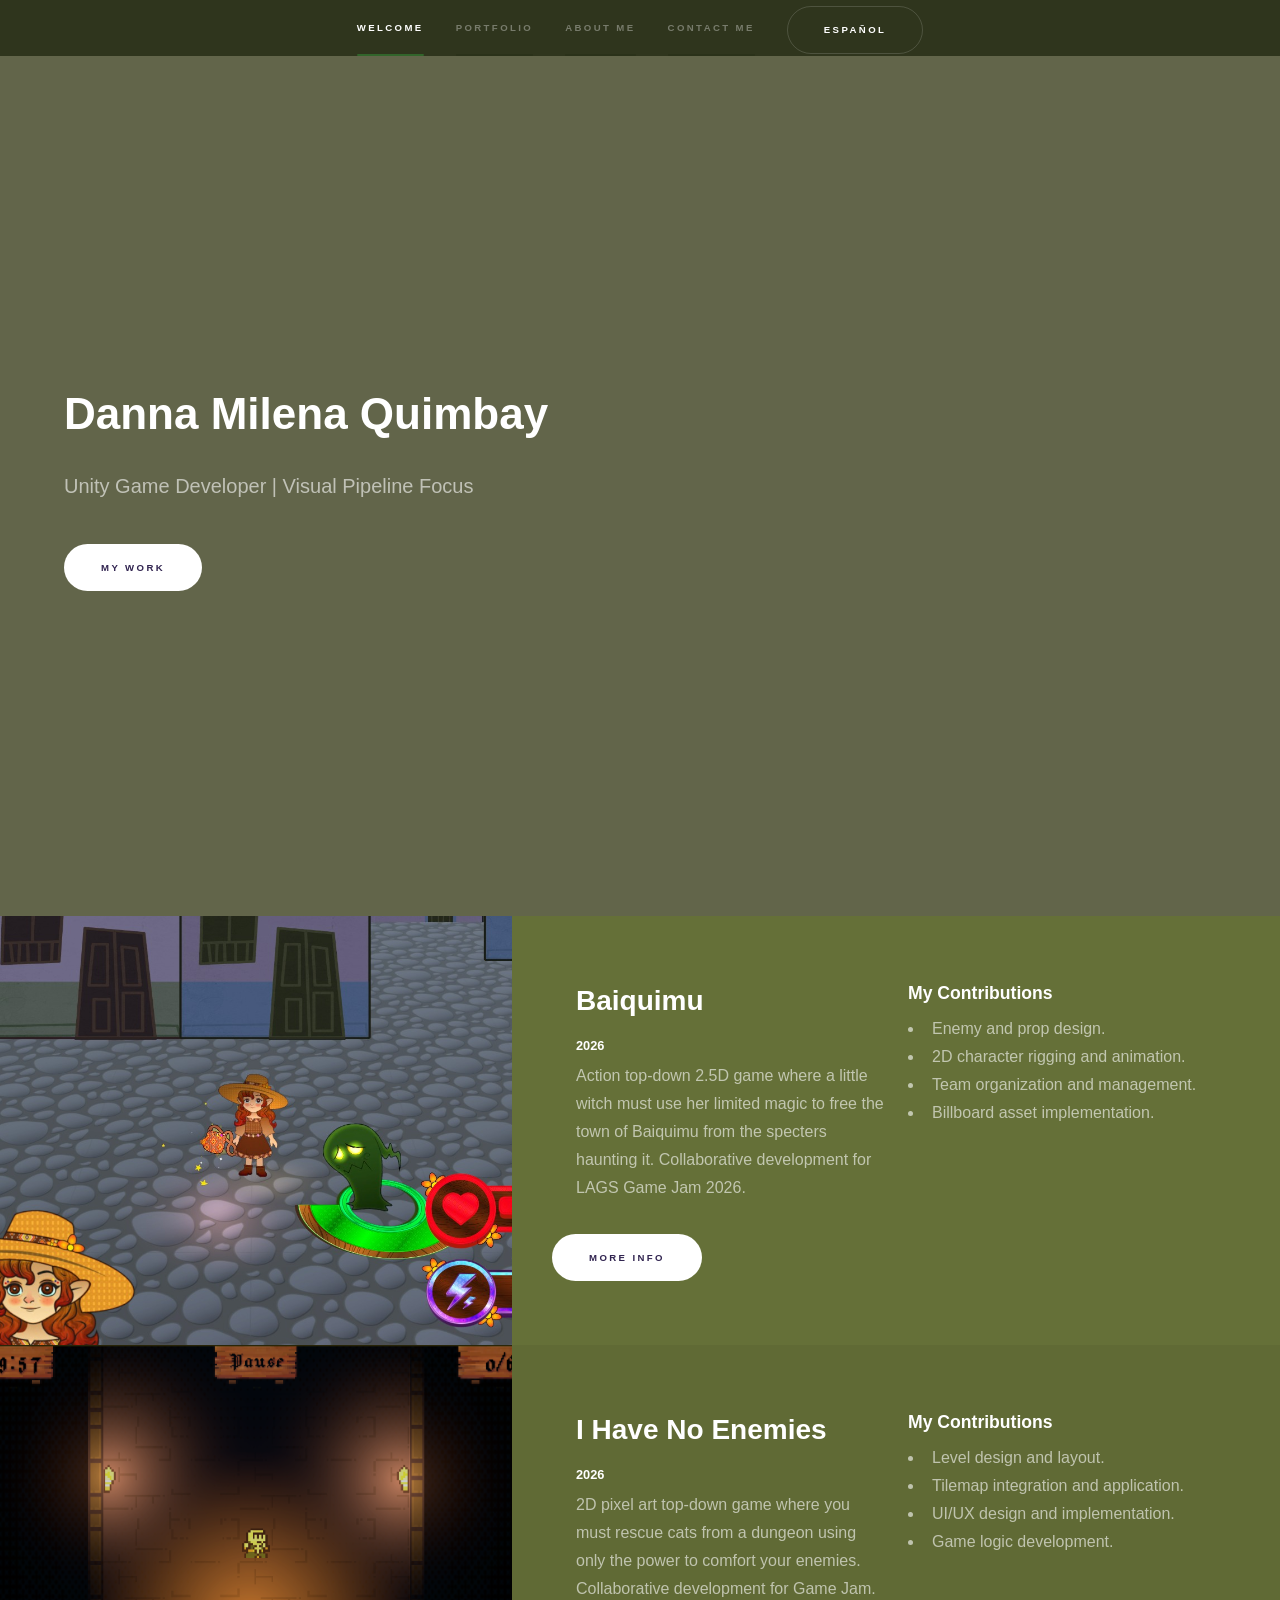
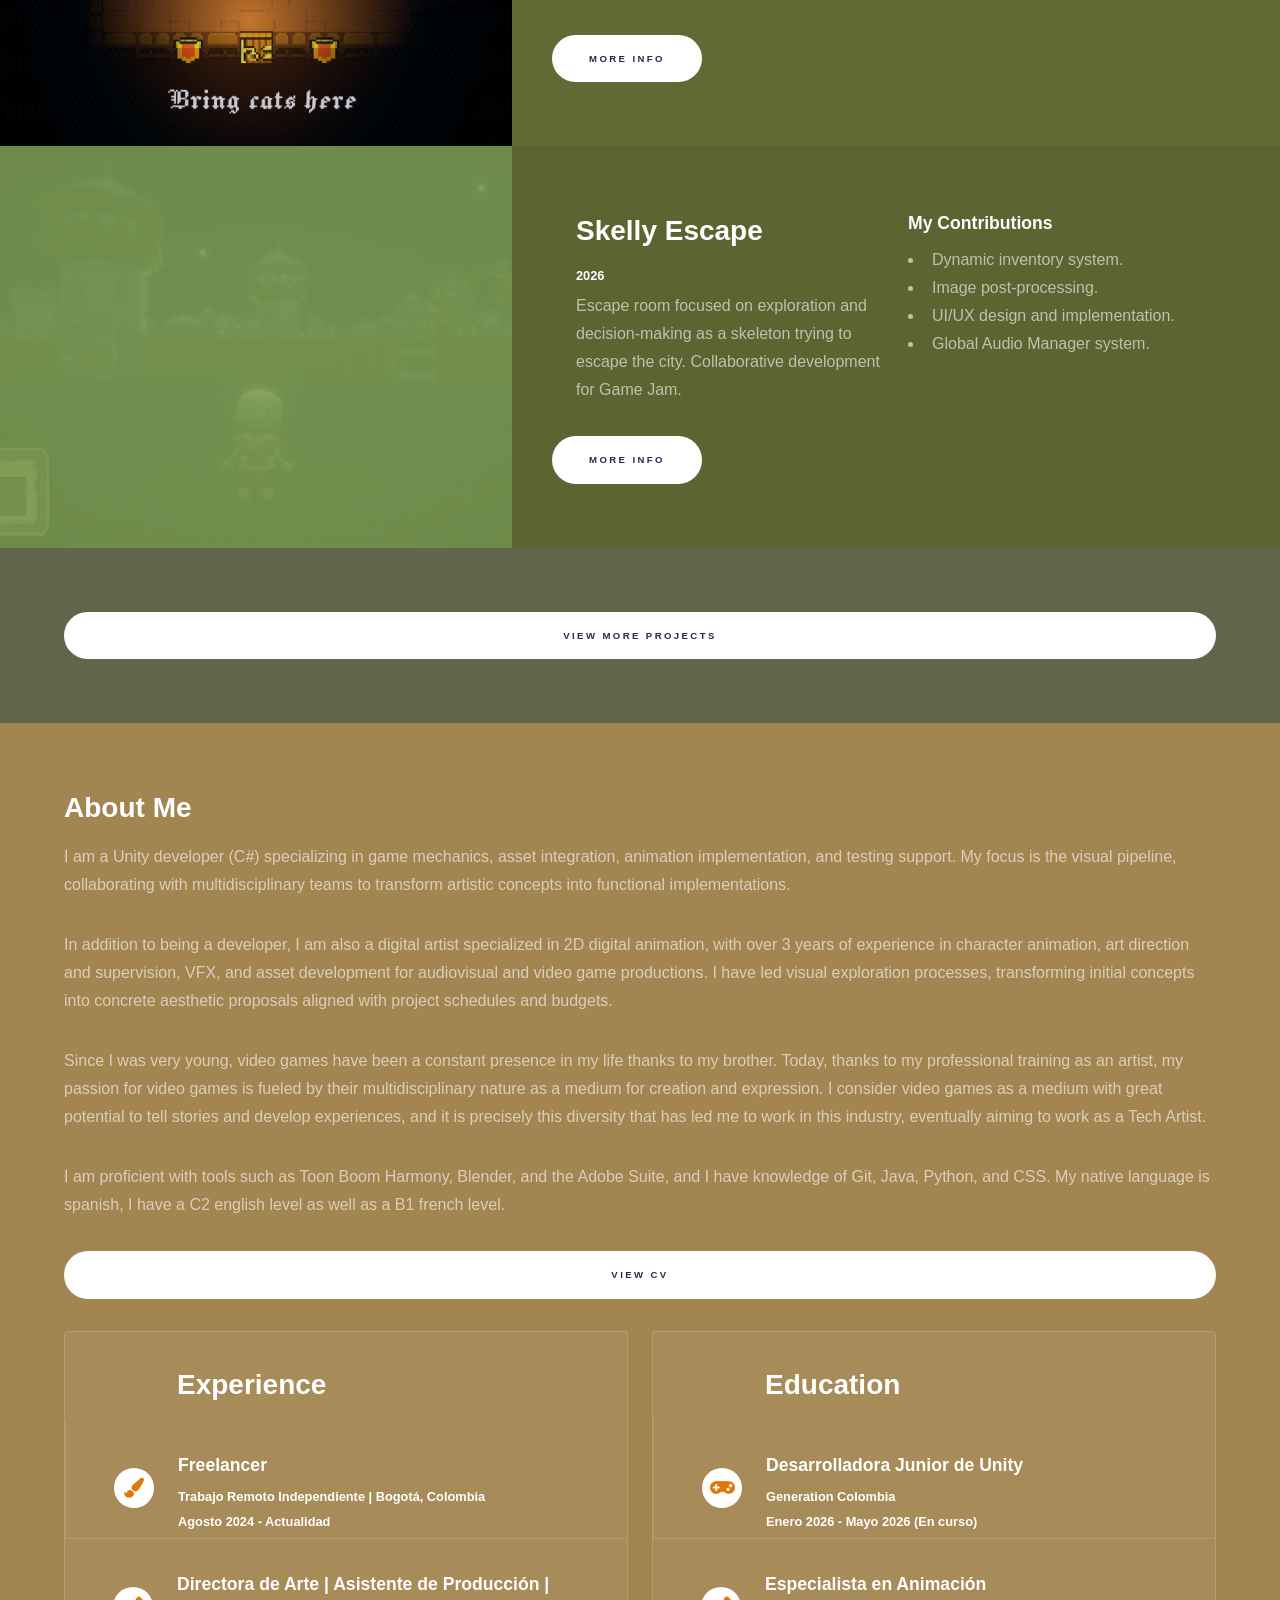
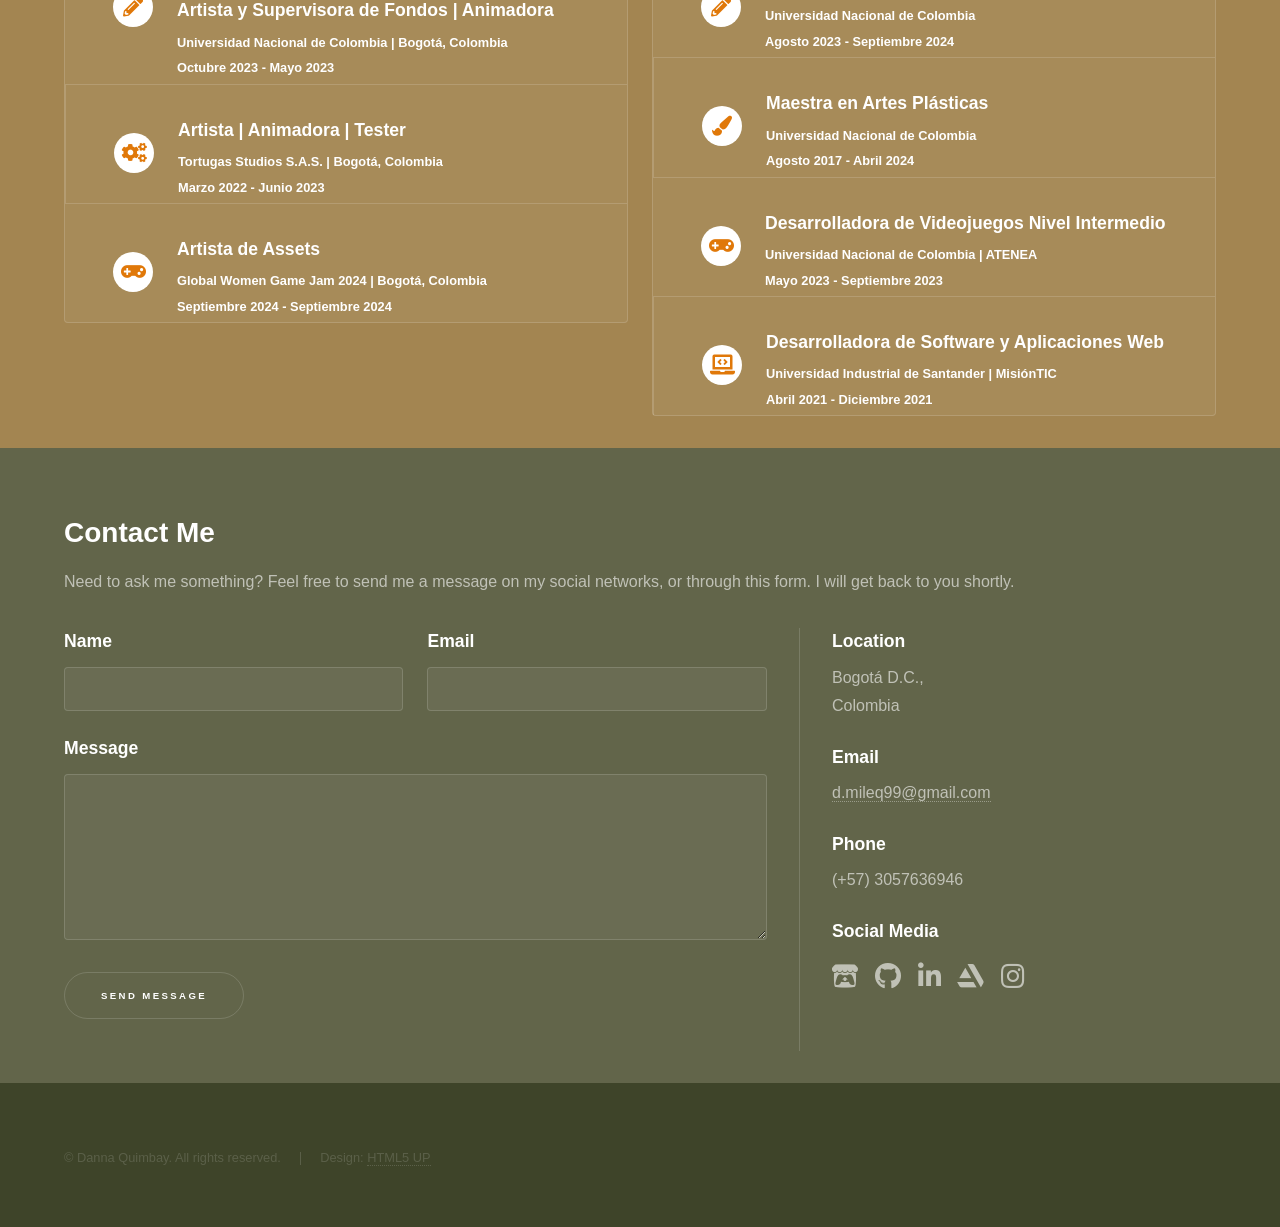
==== commit f4787a5a: "Cambio CV actualizafa" ====
--- a/index.html
+++ b/index.html
@@ -196,11 +196,11 @@
 
 							<p data-key="about_text3">Desde que era muy joven los videojuegos fueron una presencia constante en mi vida gracias a mi hermano. Hoy en día, y gracias a mi formación profesional como artista, mi pasión por los videojuegos se alimenta desde su naturaleza multidisciplinar como medio de creación y expresión. Considero los videojuegos como un medio con gran potencial para contar historias y desarrollar experiencias, y es precisamente esta diversidad la que me ha llevado a trabajar en esta industria, llegando un día a desempeñarme como Tech Artist.</p>
 
-							<p data-key="about_text4">Soy competente con herramientas como Toon Boom Harmony, Blender y la Suite de Adobe, así como poseo conocimientos de Git, Java, Python y CSS.</p>
+							<p data-key="about_text4">Soy competente con herramientas como Toon Boom Harmony, Blender y la Suite de Adobe, así como poseo conocimientos de Git, Java, Python y CSS. Mi lengua nativa es el español, tengo nivel C2 en ingles y B1 en frances.</p>
 							
 							<section class="inner">
 								<ul class="actions fit">
-									<li><a href="QuimbayDanna_CV_2026v2.pdf" download="QuimbayDanna_CV_2026v2" class="button primary" data-key="download_cv">Ver CV</a></li>
+									<li><a href="QuimbayDanna_CV_2026v3.pdf" download="QuimbayDanna_CV_2026v2" class="button primary" data-key="download_cv">Ver CV</a></li>
 								</ul>
 							</section>
 							
@@ -405,7 +405,7 @@
 					about_text1: "Soy una desarrolladora de Unity (C#) especializada en mecánicas de juego, integración de assets, implementación de animaciones y soporte en testing. Mi foco es el pipeline visual, colaborando con equipos multidisciplinarios para transformar conceptos artísticos en implementaciones funcionales.",
 					about_text2: "Además de desarrolladora, también soy una artista digital especializada en animación digital 2D, con más de 3 años de experiencia en animación de personajes, dirección y supervisión de arte, VFX y desarrollo de assets para producciones audiovisuales y de videojuegos. He liderado procesos de exploración visual, transformando conceptos iniciales en propuestas estéticas concretas alineadas con el cronograma y presupuesto del proyecto.",
 					about_text3: "Desde que era muy joven los videojuegos fueron una presencia constante en mi vida gracias a mi hermano. Hoy en día, y gracias a mi formación profesional como artista, mi pasión por los videojuegos se alimenta desde su naturaleza multidisciplinar como medio de creación y expresión. Considero los videojuegos como un medio con gran potencial para contar historias y desarrollar experiencias, y es precisamente esta diversidad la que me ha llevado a trabajar en esta industria, llegando un día a desempeñarme como Tech Artist.",
-					about_text4: "Soy competente con herramientas como Toon Boom Harmony, Blender y la Suite de Adobe, así como poseo conocimientos de Git, Java, Python y CSS.",
+					about_text4: "Soy competente con herramientas como Toon Boom Harmony, Blender y la Suite de Adobe, así como poseo conocimientos de Git, Java, Python y CSS. Mi lengua nativa es el español, tengo nivel C2 en ingles y B1 en frances.",
 					download_cv: "Ver CV",
 					experience_title: "Experiencia",
 					education_title: "Estudios",
@@ -468,7 +468,7 @@
 					about_text1: "I am a Unity developer (C#) specializing in game mechanics, asset integration, animation implementation, and testing support. My focus is the visual pipeline, collaborating with multidisciplinary teams to transform artistic concepts into functional implementations.",
 					about_text2: "In addition to being a developer, I am also a digital artist specialized in 2D digital animation, with over 3 years of experience in character animation, art direction and supervision, VFX, and asset development for audiovisual and video game productions. I have led visual exploration processes, transforming initial concepts into concrete aesthetic proposals aligned with project schedules and budgets.",
 					about_text3: "Since I was very young, video games have been a constant presence in my life thanks to my brother. Today, thanks to my professional training as an artist, my passion for video games is fueled by their multidisciplinary nature as a medium for creation and expression. I consider video games as a medium with great potential to tell stories and develop experiences, and it is precisely this diversity that has led me to work in this industry, eventually aiming to work as a Tech Artist.",
-					about_text4: "I am proficient with tools such as Toon Boom Harmony, Blender, and the Adobe Suite, and I have knowledge of Git, Java, Python, and CSS.",
+					about_text4: "I am proficient with tools such as Toon Boom Harmony, Blender, and the Adobe Suite, and I have knowledge of Git, Java, Python, and CSS. My native language is spanish, I have a C2 english level as well as a B1 french level.",
 					download_cv: "View CV",
 					experience_title: "Experience",
 					education_title: "Education",
